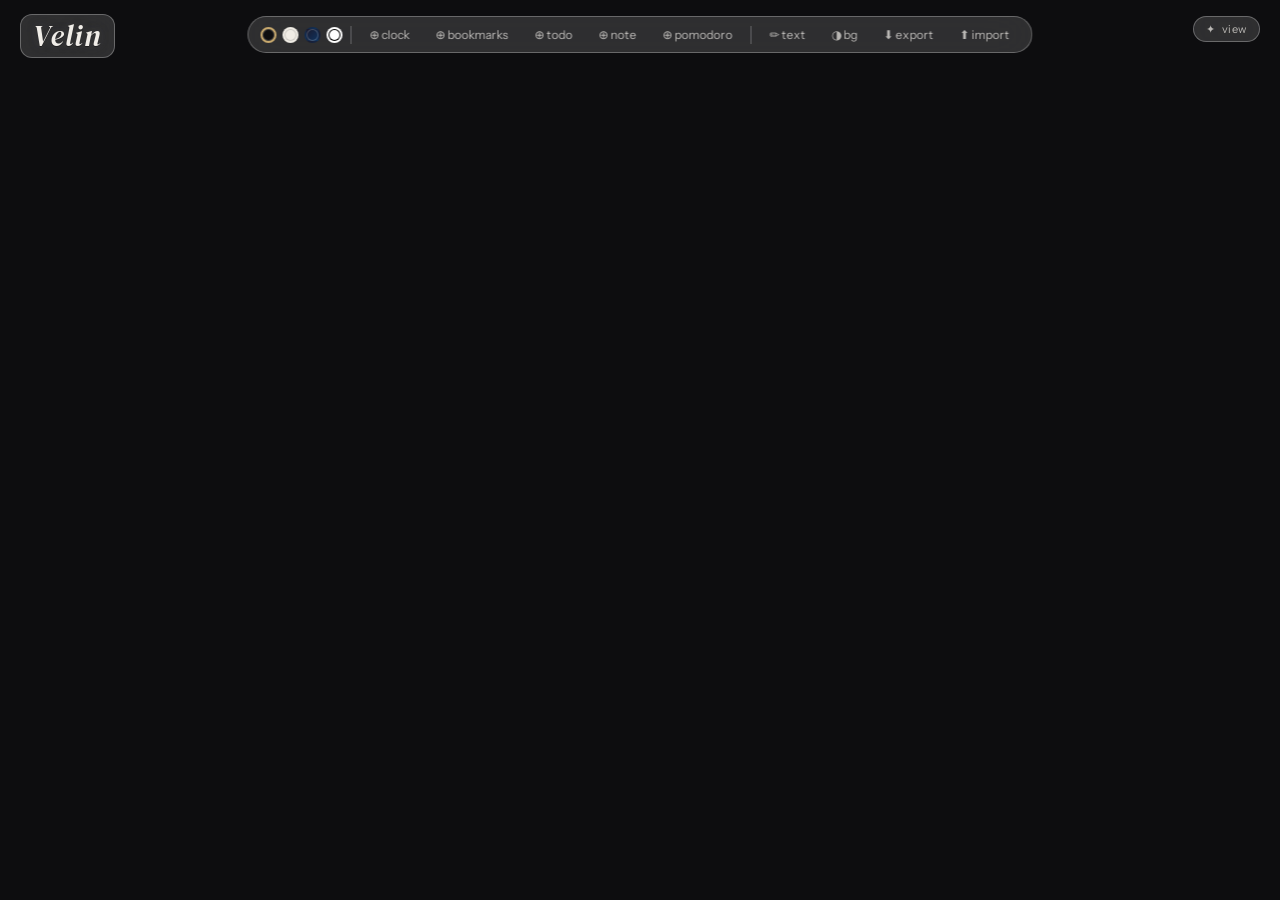
==== index.html @ 778c9386 "separated js and css in different files. Improved Pomodoro, persists reloads and closed tab, and syn" ====
<!DOCTYPE html>
<html lang="en">
<head>
<meta charset="UTF-8">
<meta name="viewport" content="width=device-width, initial-scale=1.0">
<title>New Tab</title>
<link rel="icon" href="./favicon-dark.svg" media="(prefers-color-scheme: dark)" type="image/svg+xml">
<link rel="icon" href="./favicon-light.svg" media="(prefers-color-scheme: light)" type="image/svg+xml">

<link rel="preconnect" href="https://fonts.googleapis.com">
<link href="https://fonts.googleapis.com/css2?family=DM+Serif+Display:ital@0;1&family=DM+Mono:wght@300;400;500&family=Instrument+Sans:wght@300;400;500;600&display=swap" rel="stylesheet">
<link rel="stylesheet" href="./styles.css">
</head>
<body>

<div id="brand-mark" aria-label="Velin brand">Velin</div>

<div id="bg-img-layer"></div>
<div id="bg-layer"></div>
<div id="canvas"></div>

<!-- MODE TOGGLE -->
<button id="mode-toggle" title="Toggle view/edit mode (E)">
  <span id="mode-icon">✦</span>
  <span id="mode-label">view</span>
</button>

<!-- TOOLBAR -->
<div id="toolbar">
  <div class="theme-dot td-dark" data-theme="dark"></div>
  <div class="theme-dot td-light" data-theme="light"></div>
  <div class="theme-dot td-glass" data-theme="glass"></div>
  <div class="theme-dot td-bw" data-theme="bw"></div>
  <div class="tb-sep"></div>
  <button class="tb-btn" data-add="clock">⊕ clock</button>
  <button class="tb-btn" id="bm-launcher-btn">⊕ bookmarks</button>
  <button class="tb-btn" data-add="todo">⊕ todo</button>
  <button class="tb-btn" data-add="note">⊕ note</button>
  <button class="tb-btn" data-add="pomodoro">⊕ pomodoro</button>
  <div class="tb-sep"></div>
  <button class="tb-btn" id="ft-toggle-btn">✏ text</button>
  <button class="tb-btn" id="bg-toggle-btn">◑ bg</button>
  <button class="tb-btn" id="export-btn" title="Export settings">⬇ export</button>
  <button class="tb-btn" id="import-btn" title="Import settings">⬆ import</button>
  <input type="file" id="import-file" accept=".json" style="display:none;">
</div>

<!-- BOOKMARK PANEL -->
<div id="bm-panel">
  <div id="bm-panel-title">bookmarks</div>
  <div id="bm-saved-list"></div>
  <div id="bm-add-row">
    <input class="mini-input" id="bm-name-inp" placeholder="Name" style="max-width:90px;">
    <input class="mini-input" id="bm-url-inp" placeholder="https://...">
    <button class="add-btn" id="bm-add-btn">add</button>
  </div>
  <button class="tb-btn" id="bm-panel-close" style="align-self:flex-end;font-size:11px;">close ✕</button>
</div>

<!-- BG PANEL -->
<div id="bg-panel">
  <div>
    <div class="bg-section-title">background</div>
    <div class="bg-tabs">
      <button class="bg-tab active" data-bgtab="solid">solid</button>
      <button class="bg-tab" data-bgtab="gradient">gradient</button>
      <button class="bg-tab" data-bgtab="image">image</button>
    </div>
  </div>
  <div id="bg-solid-panel" class="show">
    <div class="bg-section-title">color</div>
    <div class="color-row">
      <div class="color-swatch active" style="background:#0d0d0f" data-color="#0d0d0f"></div>
      <div class="color-swatch" style="background:#0f1117" data-color="#0f1117"></div>
      <div class="color-swatch" style="background:#1a1a2e" data-color="#1a1a2e"></div>
      <div class="color-swatch" style="background:#f0ece5" data-color="#f0ece5"></div>
      <div class="color-swatch" style="background:#1a2433" data-color="#1a2433"></div>
      <div class="color-swatch" style="background:#181818" data-color="#181818"></div>
      <input type="color" id="solid-color-picker" value="#0d0d0f" title="Custom color">
    </div>
  </div>
  <div id="bg-gradient-panel">
    <div class="bg-section-title">presets</div>
    <div class="grad-row">
      <div class="grad-preset" style="background:linear-gradient(135deg,#0d0d0f,#1a1a2e)" data-grad="linear-gradient(135deg,#0d0d0f,#1a1a2e)"></div>
      <div class="grad-preset" style="background:linear-gradient(135deg,#16213e,#0f3460)" data-grad="linear-gradient(135deg,#16213e,#0f3460)"></div>
      <div class="grad-preset" style="background:linear-gradient(135deg,#1a0a2e,#2d1b69)" data-grad="linear-gradient(135deg,#1a0a2e,#2d1b69)"></div>
      <div class="grad-preset" style="background:linear-gradient(135deg,#0a1628,#1e3a5f)" data-grad="linear-gradient(135deg,#0a1628,#1e3a5f)"></div>
      <div class="grad-preset" style="background:linear-gradient(135deg,#1a2520,#0d3b2e)" data-grad="linear-gradient(135deg,#1a2520,#0d3b2e)"></div>
      <div class="grad-preset" style="background:linear-gradient(160deg,#f0ece5,#d4c8b8)" data-grad="linear-gradient(160deg,#f0ece5,#d4c8b8)"></div>
    </div>
    <div class="color-row" style="margin-top:10px;">
      <span style="font-size:11px;color:var(--text2);">from</span>
      <input type="color" id="grad-c1" value="#0d0d0f">
      <span style="font-size:11px;color:var(--text2);">to</span>
      <input type="color" id="grad-c2" value="#1a1a2e">
      <select id="grad-dir" style="background:var(--surface);border:1px solid var(--border2);color:var(--text);border-radius:6px;padding:3px 6px;font-size:11px;font-family:var(--font-sans);outline:none;">
        <option value="135deg">↘</option>
        <option value="to bottom">↓</option>
        <option value="to right">→</option>
        <option value="45deg">↗</option>
      </select>
    </div>
  </div>
  <div id="bg-image-panel">
    <label class="img-upload-btn" for="img-upload">↑ upload image</label>
    <input type="file" id="img-upload" accept="image/*" style="display:none">
    <div style="display:flex;align-items:center;gap:10px;margin-top:8px;">
      <label style="font-size:11px;color:var(--text2);min-width:50px;">brightness</label>
      <input type="range" id="img-brightness" min="0" max="200" value="100">
      <span id="brightness-val" style="font-size:11px;color:var(--text2);min-width:28px;">100%</span>
    </div>
    <div style="display:flex;align-items:center;gap:10px;margin-top:8px;">
      <label style="font-size:11px;color:var(--text2);min-width:50px;">blur</label>
      <input type="range" id="img-blur" min="0" max="20" value="0">
      <span id="blur-val" style="font-size:11px;color:var(--text2);min-width:28px;">0px</span>
    </div>
  </div>
  <button class="tb-btn" id="bg-close-btn" style="align-self:flex-end;">close ✕</button>
</div>

<div id="ft-hint">click to place text — focus note to style — hover to delete — Esc exits</div>
<div id="ft-stylebar">
  <button class="fts-btn" id="ft-size-dec" title="Smaller text">A-</button>
  <button class="fts-btn" id="ft-size-inc" title="Larger text">A+</button>
  <button class="fts-btn" id="ft-rot-dec" title="Rotate left">↺</button>
  <button class="fts-btn" id="ft-rot-inc" title="Rotate right">↻</button>
  <button class="fts-btn" id="ft-bold" title="Toggle bold">B</button>
  <input type="color" id="ft-color" title="Text color" value="#f0ede8">
  <span id="ft-size-read">14px</span>
  <span id="ft-rot-read">0°</span>
  <button class="fts-btn" id="ft-del" title="Delete text">✕</button>
</div>
<div id="img-warn">image too large to save — use a smaller file</div>

<script src="./script.js"></script>
</body>
</html>
---- styles.css ----
*,*::before,*::after{box-sizing:border-box;margin:0;padding:0;}
:root{
  --bg:#0d0d0f;--bg2:#141416;--bg3:#1c1c20;
  --surface:rgba(255,255,255,0.08);--surface2:rgba(255,255,255,0.14);
  --border:rgba(255,255,255,0.18);--border2:rgba(255,255,255,0.28);
  --text:#f0ede8;--text2:rgba(240,237,232,0.72);--text3:rgba(240,237,232,0.44);
  --accent:#c8a96e;--accent2:rgba(200,169,110,0.15);
  --red:#e05c5c;--green:#5cba82;
  --radius:14px;
  --font-display:'DM Serif Display',serif;
  --font-mono:'DM Mono',monospace;
  --font-sans:'Instrument Sans',sans-serif;
}
/* FIX 5: Added body.t-dark rule so the class actually does something */
body.t-dark{--bg:#0d0d0f;--bg2:#141416;--bg3:#1c1c20;--surface:rgba(255,255,255,0.08);--surface2:rgba(255,255,255,0.14);--border:rgba(255,255,255,0.18);--border2:rgba(255,255,255,0.28);--text:#f0ede8;--text2:rgba(240,237,232,0.72);--text3:rgba(240,237,232,0.44);--accent:#c8a96e;--accent2:rgba(200,169,110,0.15);--red:#e05c5c;--green:#5cba82;}
body.t-light{--bg:#f0ece5;--bg2:#e8e3db;--bg3:#ddd8cf;--surface:rgba(0,0,0,0.06);--surface2:rgba(0,0,0,0.11);--border:rgba(0,0,0,0.18);--border2:rgba(0,0,0,0.28);--text:#1a1714;--text2:rgba(26,23,20,0.72);--text3:rgba(26,23,20,0.46);--accent:#8a6430;--accent2:rgba(138,100,48,0.12);--red:#c0392b;--green:#27704a;}
body.t-glass{--bg:transparent;--bg2:rgba(255,255,255,0.1);--bg3:rgba(255,255,255,0.16);--surface:rgba(255,255,255,0.12);--surface2:rgba(255,255,255,0.2);--border:rgba(255,255,255,0.26);--border2:rgba(255,255,255,0.38);--text:#f0f4ff;--text2:rgba(240,244,255,0.8);--text3:rgba(240,244,255,0.5);--accent:#a78bfa;--accent2:rgba(167,139,250,0.15);--red:#f87171;--green:#6ee7b7;}
body.t-bw{--bg:#ffffff;--bg2:#f5f5f5;--bg3:#ebebeb;--surface:rgba(0,0,0,0.05);--surface2:rgba(0,0,0,0.1);--border:rgba(0,0,0,0.22);--border2:rgba(0,0,0,0.36);--text:#000;--text2:rgba(0,0,0,0.72);--text3:rgba(0,0,0,0.5);--accent:#000;--accent2:rgba(0,0,0,0.08);--red:#000;--green:#000;}

html,body{width:100%;height:100%;overflow:hidden;}
body{font-family:var(--font-sans);color:var(--text);background:var(--bg);transition:color .3s;}

button:focus-visible,
input:focus-visible,
select:focus-visible,
textarea:focus-visible,
.theme-dot:focus-visible,
.bg-tab:focus-visible,
.color-swatch:focus-visible,
.grad-preset:focus-visible {
  outline:2px solid var(--accent);
  outline-offset:2px;
}

/* ══ LAYERS ══ */
#bg-img-layer{position:fixed;inset:0;z-index:0;background-size:cover;background-position:center;opacity:0;transition:opacity .4s;}
#bg-layer{position:fixed;inset:0;z-index:1;transition:background .4s;}
#canvas{position:fixed;inset:0;z-index:2;overflow:hidden;}

/* ══ TOOLBAR ══ */
#toolbar{
  position:fixed;top:16px;left:50%;transform:translateX(-50%);z-index:100;
  display:flex;align-items:center;gap:6px;
  background:var(--surface2);backdrop-filter:blur(20px);
  border:1px solid var(--border2);border-radius:40px;
  padding:6px 12px;transition:opacity .3s,transform .3s;
}
body.view-mode #toolbar{opacity:0;pointer-events:none;transform:translateX(-50%) translateY(-8px);}
.tb-sep{width:1px;height:18px;background:var(--border2);margin:0 2px;}
.tb-btn{background:none;border:none;color:var(--text2);cursor:pointer;font-family:var(--font-sans);font-size:12px;padding:4px 10px;border-radius:20px;transition:all .15s;white-space:nowrap;display:flex;align-items:center;gap:5px;}
.tb-btn:hover{background:var(--surface2);color:var(--text);}
.tb-btn.active{background:var(--accent2);color:var(--accent);border:1px solid var(--accent);}
.theme-dot{width:16px;height:16px;border-radius:50%;cursor:pointer;border:2px solid transparent;transition:all .15s;flex-shrink:0;}
.theme-dot:hover{transform:scale(1.15);}
.theme-dot.active{border-color:var(--accent);}
.td-dark{background:#0d0d0f;box-shadow:inset 0 0 0 1px rgba(255,255,255,0.2);}
.td-light{background:#f0ece5;box-shadow:inset 0 0 0 1px rgba(0,0,0,0.15);}
.td-glass{background:linear-gradient(135deg,#1a1a2e,#0f3460);box-shadow:inset 0 0 0 1px rgba(255,255,255,0.2);}
.td-bw{background:#fff;box-shadow:inset 0 0 0 1px #000;}

/* ══ MODE TOGGLE ══ */
#mode-toggle{
  position:fixed;top:16px;right:20px;z-index:200;
  background:var(--surface2);backdrop-filter:blur(20px);
  border:1px solid var(--border2);border-radius:20px;
  padding:5px 12px;font-size:11px;font-family:var(--font-sans);
  color:var(--text2);cursor:pointer;transition:all .2s;
  display:flex;align-items:center;gap:6px;letter-spacing:.05em;
}
#mode-toggle:hover{color:var(--text);border-color:var(--accent);background:var(--accent2);}
body.view-mode #mode-toggle{background:var(--accent2);color:var(--accent);border-color:var(--accent);}

/* ══ BRAND MARK ══ */
#brand-mark{
  position:fixed;
  top:14px;
  left:20px;
  z-index:9999;
  padding:6px 12px;
  border-radius:12px;
  border:1px solid var(--border2);
  background:var(--surface2);
  backdrop-filter:blur(16px);
  color:var(--text);
  font-family:var(--font-display);
  font-size:30px;
  font-style:italic;
  line-height:1;
  letter-spacing:.03em;
  text-shadow:
    0 1px 0 rgba(0,0,0,0.35),
    0 0 10px rgba(0,0,0,0.45),
    0 0 10px rgba(255,255,255,0.18);
  pointer-events:none;
  user-select:none;
}

/* ══ WIDGET PANEL ══ */
.wp{
  position:absolute;min-width:160px;min-height:60px;
  background:var(--surface);backdrop-filter:blur(24px);
  border:1px solid var(--border);border-radius:var(--radius);
  display:flex;flex-direction:column;
  box-shadow:0 8px 32px rgba(0,0,0,0.18);
  transition:border-color .2s,box-shadow .2s,background .3s;
  user-select:none;
}
body.t-glass .wp{background:rgba(255,255,255,0.08);border-color:rgba(255,255,255,0.16);}
body.t-bw .wp{background:#fff;border-color:#000;}
.wp:hover{border-color:var(--border2);}
.wp.dragging{box-shadow:0 20px 60px rgba(0,0,0,0.35);border-color:var(--accent);opacity:.95;z-index:9999!important;}
.wp.resizing{border-color:var(--accent);z-index:9999!important;}

/* VIEW MODE */
body.view-mode .wp{cursor:default!important;}
body.view-mode .wp-header{display:none!important;}
body.view-mode .wp-resize{display:none!important;}
body.view-mode .wp:hover{border-color:var(--border);}
body.view-mode .wp[data-type="clock"],
body.view-mode .wp[data-type="bookmark"]{background:transparent!important;border-color:transparent!important;box-shadow:none!important;backdrop-filter:none!important;}
body.view-mode .wp[data-type="bookmark"] .wp-body{padding:4px;}
body.view-mode .bm-widget-favicon{width:40px;height:40px;border-radius:10px;}
body.view-mode .bm-widget-name{opacity:.65;font-size:10px;}
body.view-mode .wp[data-type="clock"] .wp-body{padding:0;}

body.view-mode .wp[data-type="note"] .wp-body{padding:10px 14px;}
body.view-mode .wp[data-type="note"] .note-toolbar{display:none!important;}
body.view-mode .wp[data-type="note"] .note-edit-area{display:none!important;}
body.view-mode .wp[data-type="note"] .note-preview-area{display:block!important;overflow-y:auto!important;}

body.view-mode .wp[data-type="todo"] .todo-input-row{display:none!important;}
body.view-mode .wp[data-type="todo"] .todo-clear-btn{display:none!important;}
body.view-mode .wp[data-type="todo"] .ti-del{display:none!important;}

/* drag handle */
.wp-header{display:flex;align-items:center;justify-content:space-between;padding:10px 14px 8px;cursor:grab;flex-shrink:0;border-bottom:1px solid var(--border);}
.wp-header:active{cursor:grabbing;}
.wp-title{font-size:10px;font-weight:500;color:var(--text3);letter-spacing:.12em;text-transform:uppercase;}
.wp-actions{display:flex;gap:4px;}
.wp-btn{background:none;border:none;cursor:pointer;color:var(--text3);font-size:13px;padding:1px 4px;border-radius:4px;transition:color .15s;}
.wp-btn:hover{color:var(--text);}
.wp-body{flex:1;overflow:hidden;padding:12px 14px;display:flex;flex-direction:column;gap:10px;}
.wp-resize{position:absolute;bottom:0;right:0;width:18px;height:18px;cursor:nwse-resize;display:flex;align-items:flex-end;justify-content:flex-end;padding:4px;opacity:.4;transition:opacity .15s;}
.wp-resize:hover,.wp.resizing .wp-resize{opacity:1;}

/* ══ CLOCK ══ */
.wp[data-type="clock"] .wp-body{align-items:center;justify-content:center;padding:20px 14px;overflow:hidden;}
body.view-mode .wp[data-type="clock"] .wp-body{padding:0;}
.clock-digital{font-family:var(--font-mono);font-weight:300;line-height:1;color:var(--text);cursor:pointer;text-align:center;transition:font-size .2s;}
.clock-analog{cursor:pointer;display:block;margin:0 auto;}
.clock-date{font-size:11px;color:var(--text2);letter-spacing:.08em;text-transform:uppercase;margin-top:8px;text-align:center;}
body.view-mode .clock-date{margin-top:6px;}

/* ══ BOOKMARKS ══ */
.bm-item{display:flex;align-items:center;gap:6px;background:var(--surface2);border:1px solid var(--border);border-radius:8px;padding:5px 10px;font-size:12px;color:var(--text);text-decoration:none;position:relative;transition:border-color .15s;cursor:pointer;}
.bm-item:hover{border-color:var(--border2);}
.bm-del{display:none;position:absolute;top:-6px;right:-6px;background:var(--red);border-radius:50%;width:15px;height:15px;font-size:9px;color:#fff;align-items:center;justify-content:center;cursor:pointer;z-index:2;}
.bm-item:hover .bm-del{display:flex;}
.bm-favicon{width:13px;height:13px;border-radius:2px;}
.bm-widget-inner{display:flex;flex-direction:column;align-items:center;justify-content:center;gap:6px;padding:10px 0;cursor:pointer;text-decoration:none;color:var(--text);transition:opacity .15s;width:100%;height:100%;}
.bm-widget-inner:hover{opacity:.8;}
.bm-favicon-wrap{position:relative;width:40px;height:40px;flex-shrink:0;}
.bm-widget-favicon{width:40px;height:40px;border-radius:10px;display:block;object-fit:contain;}
.bm-favicon-letter{width:40px;height:40px;border-radius:10px;background:var(--surface2);display:none;align-items:center;justify-content:center;font-size:18px;font-weight:500;color:var(--text2);border:1px solid var(--border2);}
.bm-widget-name{font-size:11px;color:var(--text2);text-align:center;letter-spacing:.04em;word-break:break-word;max-width:100px;}

/* bookmark dropdown panel */
#bm-panel{
  position:fixed;top:56px;left:50%;transform:translateX(-50%);z-index:300;
  background:var(--bg2);border:1px solid var(--border2);border-radius:16px;
  padding:16px 18px;width:320px;display:none;flex-direction:column;gap:12px;
  backdrop-filter:blur(30px);box-shadow:0 16px 48px rgba(0,0,0,0.3);
}
body.t-glass #bm-panel{background:rgba(15,20,50,0.9);}
#bm-panel.open{display:flex;}
#bm-panel-title{font-size:10px;color:var(--text3);letter-spacing:.1em;text-transform:uppercase;}
#bm-saved-list{display:flex;flex-wrap:wrap;gap:8px;}
.bm-saved-item{display:flex;flex-direction:column;align-items:center;gap:4px;padding:8px 10px;border-radius:10px;border:1px solid var(--border);background:var(--surface);cursor:pointer;transition:all .15s;min-width:64px;max-width:80px;position:relative;}
.bm-saved-item:hover{border-color:var(--border2);background:var(--surface2);}
.bm-saved-item img{width:24px;height:24px;border-radius:6px;}
.bm-saved-item span{font-size:10px;color:var(--text2);text-align:center;word-break:break-word;line-height:1.3;}
.bm-saved-del{display:none;position:absolute;top:-6px;right:-6px;background:var(--red);border-radius:50%;width:15px;height:15px;font-size:9px;color:#fff;align-items:center;justify-content:center;cursor:pointer;z-index:2;}
.bm-saved-item:hover .bm-saved-del{display:flex;}
#bm-add-row{display:flex;gap:6px;}
#bm-panel-close{align-self:flex-end;font-size:11px;padding:3px 10px;}

/* ══ TODO ══ */
.todo-list-wrap{display:flex;flex-direction:column;gap:5px;overflow-y:auto;flex:1;}
.todo-list-wrap::-webkit-scrollbar{width:3px;}
.todo-list-wrap::-webkit-scrollbar-thumb{background:var(--border2);border-radius:2px;}
.ti{display:flex;align-items:flex-start;gap:8px;font-size:13px;}
.ti.done .ti-text{text-decoration:line-through;color:var(--text3);}
.ti-chk{width:15px;height:15px;border-radius:4px;border:1.5px solid var(--border2);flex-shrink:0;cursor:pointer;display:flex;align-items:center;justify-content:center;margin-top:1px;transition:all .15s;}
.ti-chk.on{background:var(--accent);border-color:var(--accent);}
.ti-chk.on::after{content:'✓';font-size:8px;color:var(--bg);}
.ti-text{flex:1;line-height:1.45;word-break:break-word;user-select:text;}
.ti-del{opacity:0;font-size:11px;color:var(--red);cursor:pointer;flex-shrink:0;transition:opacity .15s;padding-top:1px;}
.ti:hover .ti-del{opacity:1;}
.todo-input-row{display:flex;gap:6px;flex-shrink:0;}

/* ══ NOTE ══ */
.note-toolbar{display:flex;gap:4px;flex-shrink:0;flex-wrap:wrap;}
.note-fmt-btn{background:none;border:1px solid var(--border);color:var(--text2);border-radius:5px;padding:2px 7px;font-size:11px;cursor:pointer;font-family:var(--font-mono);transition:all .15s;}
.note-fmt-btn:hover{background:var(--surface2);color:var(--text);border-color:var(--border2);}
.note-toggle-btn{font-size:10px;padding:2px 8px;margin-left:auto;border-radius:10px;}
.note-edit-area{flex:1;background:transparent;border:none;resize:none;color:var(--text);font-family:var(--font-mono);font-size:12px;line-height:1.7;outline:none;user-select:text;min-height:60px;}
.note-edit-area::placeholder{color:var(--text3);}
.note-preview-area{flex:1;overflow-y:auto;font-size:13px;line-height:1.75;color:var(--text);user-select:text;display:none;}
.note-preview-area::-webkit-scrollbar{width:3px;}
.note-preview-area::-webkit-scrollbar-thumb{background:var(--border2);border-radius:2px;}
.note-preview-area h1,.note-preview-area h2,.note-preview-area h3{font-family:var(--font-display);font-weight:400;margin:8px 0 4px;}
.note-preview-area h1{font-size:20px;}.note-preview-area h2{font-size:16px;}.note-preview-area h3{font-size:14px;}
.note-preview-area p{margin:4px 0;}
.note-preview-area strong{font-weight:600;}
.note-preview-area em{font-style:italic;}
.note-preview-area code{font-family:var(--font-mono);font-size:11px;background:var(--surface2);padding:1px 5px;border-radius:4px;}
.note-preview-area ul,.note-preview-area ol{padding-left:18px;margin:4px 0;}
.note-preview-area li{margin:2px 0;}
.note-preview-area blockquote{border-left:3px solid var(--accent);padding-left:10px;color:var(--text2);margin:6px 0;}
.note-preview-area a{color:var(--accent);text-decoration:none;}
.note-preview-area hr{border:none;border-top:1px solid var(--border);margin:10px 0;}

/* ══ POMODORO ══ */
.pomo-time{font-family:var(--font-mono);font-size:42px;font-weight:300;color:var(--text);line-height:1;text-align:center;}
.pomo-label{font-size:10px;color:var(--text2);letter-spacing:.1em;text-transform:uppercase;text-align:center;margin-top:4px;}
.pomo-track{height:2px;background:var(--border);border-radius:2px;margin-top:10px;}
.pomo-bar{height:2px;background:var(--accent);border-radius:2px;transition:width 1s linear;}
.pomo-btns{display:flex;justify-content:center;gap:8px;margin-top:10px;}
.pomo-btn{background:var(--surface2);border:1px solid var(--border2);color:var(--text);border-radius:8px;padding:6px 18px;font-size:12px;cursor:pointer;font-family:var(--font-sans);transition:all .15s;}
.pomo-btn:hover{background:var(--accent2);border-color:var(--accent);color:var(--accent);}
.pomo-modes{display:flex;justify-content:center;gap:6px;margin-top:6px;}
.pomo-mode{font-size:10px;color:var(--text3);cursor:pointer;padding:2px 8px;border-radius:10px;transition:all .15s;border:1px solid transparent;}
.pomo-mode.active{color:var(--accent);border-color:var(--accent);background:var(--accent2);}
.pomo-sessions{font-size:10px;color:var(--text3);text-align:center;margin-top:6px;}

/* ══ FREE TEXT ══ */
.ft-wrapper{position:absolute;display:inline-block;}
.ft-note{display:block;background:transparent;border:none;outline:none;font-family:'Lora','Georgia','Times New Roman',serif;font-size:14px;color:var(--text);min-width:60px;min-height:22px;resize:none;overflow:hidden;line-height:1.5;padding:2px 4px;cursor:move;}
.ft-note:focus{cursor:text;border-bottom:1px dashed var(--border2);}
body.view-mode .ft-note{cursor:default;pointer-events:none;border-bottom:none;}
body.view-mode .ft-del-btn{display:none!important;}
body.view-mode .ft-resize{display:none!important;}
.ft-del-btn{position:absolute;top:0;left:0;transform:translate(-50%,-50%);background:var(--red);color:#fff;border:none;border-radius:50%;width:18px;height:18px;font-size:10px;cursor:pointer;display:none;align-items:center;justify-content:center;z-index:3;}
.ft-wrapper:hover .ft-del-btn{display:flex;}
.ft-resize{position:absolute;right:-2px;bottom:-2px;width:16px;height:16px;display:none;align-items:center;justify-content:center;color:var(--text3);cursor:nwse-resize;z-index:3;}
.ft-wrapper:hover .ft-resize{display:flex;}
.ft-resize svg{display:block;}

/* ══ INPUTS ══ */
.mini-input{flex:1;background:var(--surface);border:1px solid var(--border2);color:var(--text);border-radius:8px;padding:5px 9px;font-size:12px;font-family:var(--font-sans);outline:none;transition:border-color .2s;}
.mini-input:focus{border-color:var(--accent);}
.mini-input::placeholder{color:var(--text3);}
.add-btn{background:var(--accent2);border:1px solid var(--accent);color:var(--accent);border-radius:8px;padding:5px 12px;font-size:12px;cursor:pointer;font-family:var(--font-sans);transition:all .15s;white-space:nowrap;flex-shrink:0;}
.add-btn:hover{background:var(--accent);color:var(--bg);}

/* ══ BG PANEL ══ */
#bg-panel{position:fixed;bottom:20px;left:50%;transform:translateX(-50%);z-index:200;background:var(--bg2);border:1px solid var(--border2);border-radius:16px;padding:18px 20px;width:340px;display:none;flex-direction:column;gap:14px;backdrop-filter:blur(30px);box-shadow:0 16px 48px rgba(0,0,0,0.3);}
body.t-glass #bg-panel{background:rgba(15,20,50,0.85);}
#bg-panel.open{display:flex;}
body.view-mode #bg-panel{display:none!important;}
.bg-section-title{font-size:10px;color:var(--text3);letter-spacing:.1em;text-transform:uppercase;margin-bottom:4px;}
.bg-tabs{display:flex;gap:6px;}
.bg-tab{font-size:12px;padding:4px 12px;border-radius:10px;cursor:pointer;border:1px solid var(--border);color:var(--text2);background:transparent;font-family:var(--font-sans);transition:all .15s;}
.bg-tab.active{background:var(--accent2);border-color:var(--accent);color:var(--accent);}
#bg-solid-panel,#bg-gradient-panel,#bg-image-panel{display:none;}
#bg-solid-panel.show,#bg-gradient-panel.show,#bg-image-panel.show{display:block;}
.color-row{display:flex;align-items:center;gap:10px;margin-top:8px;flex-wrap:wrap;}
.color-swatch{width:28px;height:28px;border-radius:6px;cursor:pointer;border:2px solid transparent;transition:transform .15s,border-color .15s;flex-shrink:0;}
.color-swatch:hover{transform:scale(1.12);}
.color-swatch.active{border-color:var(--accent);}
input[type=color]{width:36px;height:28px;border:1px solid var(--border2);border-radius:6px;cursor:pointer;background:none;padding:1px;}
.grad-row{display:flex;align-items:center;gap:8px;margin-top:8px;flex-wrap:wrap;}
.grad-preset{width:52px;height:32px;border-radius:8px;cursor:pointer;border:2px solid transparent;transition:all .15s;}
.grad-preset:hover{transform:scale(1.06);}
.grad-preset.active{border-color:var(--accent);}
.img-upload-btn{width:100%;padding:8px;border:1px dashed var(--border2);border-radius:8px;color:var(--text2);font-size:12px;cursor:pointer;text-align:center;background:transparent;font-family:var(--font-sans);transition:all .15s;margin-top:8px;display:block;}
.img-upload-btn:hover{border-color:var(--accent);color:var(--accent);}
input[type=range]{flex:1;accent-color:var(--accent);}

/* ══ HINT ══ */
#ft-hint{position:fixed;bottom:20px;left:50%;transform:translateX(-50%);font-size:11px;color:var(--text2);background:var(--bg2);border:1px solid var(--border);border-radius:20px;padding:5px 14px;pointer-events:none;opacity:0;transition:opacity .3s;z-index:300;}
#ft-hint.show{opacity:1;}

/* ══ FREE TEXT STYLEBAR ══ */
#ft-stylebar{position:fixed;z-index:410;display:none;align-items:center;gap:6px;padding:6px 8px;background:var(--surface2);border:1px solid var(--border2);border-radius:12px;backdrop-filter:blur(18px);box-shadow:0 8px 28px rgba(0,0,0,0.2);}
#ft-stylebar.show{display:flex;}
body.view-mode #ft-stylebar{display:none!important;}
.fts-btn{background:var(--surface);border:1px solid var(--border2);color:var(--text);border-radius:8px;padding:3px 8px;font-size:11px;font-family:var(--font-sans);cursor:pointer;line-height:1.2;min-width:30px;}
.fts-btn:hover{border-color:var(--accent);color:var(--accent);}
.fts-btn.active{background:var(--accent2);border-color:var(--accent);color:var(--accent);}
#ft-color{width:30px;height:24px;border:1px solid var(--border2);border-radius:6px;padding:0;background:none;cursor:pointer;}
#ft-size-read{font-size:10px;color:var(--text2);min-width:34px;text-align:center;}

/* ══ IMAGE WARNING TOAST ══ */
#img-warn{position:fixed;bottom:60px;left:50%;transform:translateX(-50%);font-size:11px;color:var(--text);background:var(--red);border-radius:20px;padding:5px 14px;pointer-events:none;opacity:0;transition:opacity .3s;z-index:400;white-space:nowrap;}
#img-warn.show{opacity:1;}

::-webkit-scrollbar{width:3px;}
::-webkit-scrollbar-thumb{background:var(--border2);border-radius:2px;}
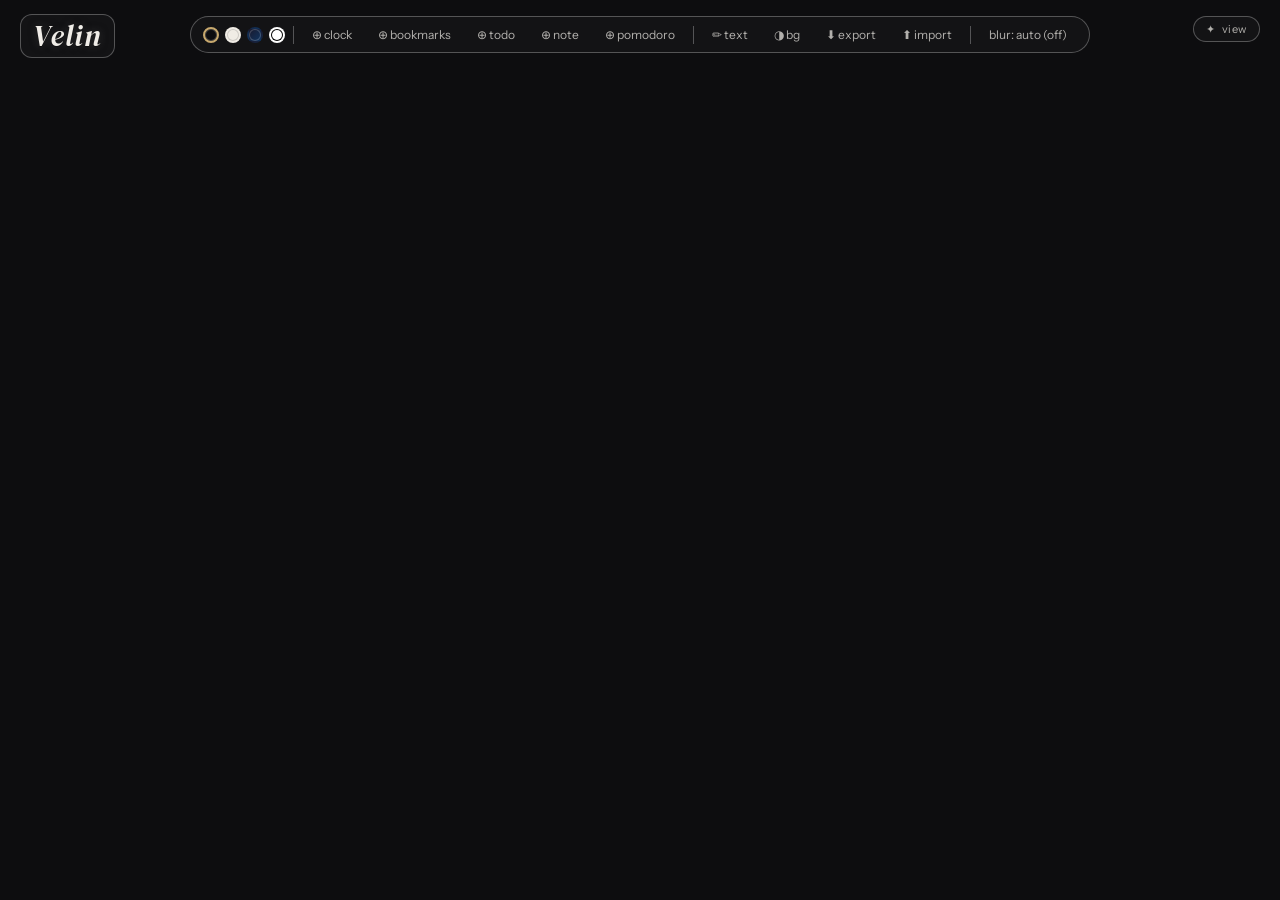
==== commit 4d5c4ff5: "updated to use indexeddb for storage, better and reliable. improved to perform better on low end dev" ====
--- a/index.html
+++ b/index.html
@@ -1,141 +1,158 @@
 <!DOCTYPE html>
 <html lang="en">
+
 <head>
-<meta charset="UTF-8">
-<meta name="viewport" content="width=device-width, initial-scale=1.0">
-<title>New Tab</title>
-<link rel="icon" href="./favicon-dark.svg" media="(prefers-color-scheme: dark)" type="image/svg+xml">
-<link rel="icon" href="./favicon-light.svg" media="(prefers-color-scheme: light)" type="image/svg+xml">
+  <meta charset="UTF-8">
+  <meta name="viewport" content="width=device-width, initial-scale=1.0">
+  <title>New Tab</title>
+  <link rel="icon" href="./favicon-dark.svg" media="(prefers-color-scheme: dark)" type="image/svg+xml">
+  <link rel="icon" href="./favicon-light.svg" media="(prefers-color-scheme: light)" type="image/svg+xml">
 
-<link rel="preconnect" href="https://fonts.googleapis.com">
-<link href="https://fonts.googleapis.com/css2?family=DM+Serif+Display:ital@0;1&family=DM+Mono:wght@300;400;500&family=Instrument+Sans:wght@300;400;500;600&display=swap" rel="stylesheet">
-<link rel="stylesheet" href="./styles.css">
+  <link rel="preconnect" href="https://fonts.googleapis.com">
+  <link rel="preconnect" href="https://fonts.gstatic.com" crossorigin>
+  <link
+    href="https://fonts.googleapis.com/css2?family=DM+Mono:wght@300;400;500&family=Instrument+Sans:wght@300;400;500;600&display=swap"
+    rel="stylesheet">
+  <link href="https://fonts.googleapis.com/css2?family=DM+Serif+Display:ital@0;1&display=swap" rel="stylesheet"
+    media="print" onload="this.media='all'">
+  <noscript>
+    <link href="https://fonts.googleapis.com/css2?family=DM+Serif+Display:ital@0;1&display=swap" rel="stylesheet">
+  </noscript>
+  <link rel="stylesheet" href="./styles.css">
 </head>
+
 <body>
 
-<div id="brand-mark" aria-label="Velin brand">Velin</div>
+  <div id="brand-mark" aria-label="Velin brand">Velin</div>
 
-<div id="bg-img-layer"></div>
-<div id="bg-layer"></div>
-<div id="canvas"></div>
+  <div id="bg-img-layer"></div>
+  <div id="bg-layer"></div>
+  <div id="canvas"></div>
 
-<!-- MODE TOGGLE -->
-<button id="mode-toggle" title="Toggle view/edit mode (E)">
-  <span id="mode-icon">✦</span>
-  <span id="mode-label">view</span>
-</button>
+  <!-- MODE TOGGLE -->
+  <button id="mode-toggle" title="Toggle view/edit mode (E)">
+    <span id="mode-icon">✦</span>
+    <span id="mode-label">view</span>
+  </button>
 
-<!-- TOOLBAR -->
-<div id="toolbar">
-  <div class="theme-dot td-dark" data-theme="dark"></div>
-  <div class="theme-dot td-light" data-theme="light"></div>
-  <div class="theme-dot td-glass" data-theme="glass"></div>
-  <div class="theme-dot td-bw" data-theme="bw"></div>
-  <div class="tb-sep"></div>
-  <button class="tb-btn" data-add="clock">⊕ clock</button>
-  <button class="tb-btn" id="bm-launcher-btn">⊕ bookmarks</button>
-  <button class="tb-btn" data-add="todo">⊕ todo</button>
-  <button class="tb-btn" data-add="note">⊕ note</button>
-  <button class="tb-btn" data-add="pomodoro">⊕ pomodoro</button>
-  <div class="tb-sep"></div>
-  <button class="tb-btn" id="ft-toggle-btn">✏ text</button>
-  <button class="tb-btn" id="bg-toggle-btn">◑ bg</button>
-  <button class="tb-btn" id="export-btn" title="Export settings">⬇ export</button>
-  <button class="tb-btn" id="import-btn" title="Import settings">⬆ import</button>
-  <input type="file" id="import-file" accept=".json" style="display:none;">
-</div>
+  <!-- TOOLBAR -->
+  <div id="toolbar">
+    <div class="theme-dot td-dark" data-theme="dark"></div>
+    <div class="theme-dot td-light" data-theme="light"></div>
+    <div class="theme-dot td-glass" data-theme="glass"></div>
+    <div class="theme-dot td-bw" data-theme="bw"></div>
+    <div class="tb-sep"></div>
+    <button class="tb-btn" data-add="clock">⊕ clock</button>
+    <button class="tb-btn" id="bm-launcher-btn">⊕ bookmarks</button>
+    <button class="tb-btn" data-add="todo">⊕ todo</button>
+    <button class="tb-btn" data-add="note">⊕ note</button>
+    <button class="tb-btn" data-add="pomodoro">⊕ pomodoro</button>
+    <div class="tb-sep"></div>
+    <button class="tb-btn" id="ft-toggle-btn">✏ text</button>
+    <button class="tb-btn" id="bg-toggle-btn">◑ bg</button>
+    <button class="tb-btn" id="export-btn" title="Export settings">⬇ export</button>
+    <button class="tb-btn" id="import-btn" title="Import settings">⬆ import</button>
+    <input type="file" id="import-file" accept=".json" style="display:none;">
+    <div class="tb-sep"></div>
+    <button class="tb-btn" id="blur-toggle-btn" title="Toggle backdrop blur">◈ blur: auto</button>
+  </div>
 
-<!-- BOOKMARK PANEL -->
-<div id="bm-panel">
-  <div id="bm-panel-title">bookmarks</div>
-  <div id="bm-saved-list"></div>
-  <div id="bm-add-row">
-    <input class="mini-input" id="bm-name-inp" placeholder="Name" style="max-width:90px;">
-    <input class="mini-input" id="bm-url-inp" placeholder="https://...">
-    <button class="add-btn" id="bm-add-btn">add</button>
+  <!-- BOOKMARK PANEL -->
+  <div id="bm-panel">
+    <div id="bm-panel-title">bookmarks</div>
+    <div id="bm-saved-list"></div>
+    <div id="bm-add-row">
+      <input class="mini-input" id="bm-name-inp" placeholder="Name" style="max-width:90px;">
+      <input class="mini-input" id="bm-url-inp" placeholder="https://...">
+      <button class="add-btn" id="bm-add-btn">add</button>
+    </div>
+    <button class="tb-btn" id="bm-panel-close" style="align-self:flex-end;font-size:11px;">close ✕</button>
   </div>
-  <button class="tb-btn" id="bm-panel-close" style="align-self:flex-end;font-size:11px;">close ✕</button>
-</div>
 
-<!-- BG PANEL -->
-<div id="bg-panel">
-  <div>
-    <div class="bg-section-title">background</div>
-    <div class="bg-tabs">
-      <button class="bg-tab active" data-bgtab="solid">solid</button>
-      <button class="bg-tab" data-bgtab="gradient">gradient</button>
-      <button class="bg-tab" data-bgtab="image">image</button>
+  <!-- BG PANEL -->
+  <div id="bg-panel">
+    <div>
+      <div class="bg-section-title">background</div>
+      <div class="bg-tabs">
+        <button class="bg-tab active" data-bgtab="solid">solid</button>
+        <button class="bg-tab" data-bgtab="gradient">gradient</button>
+        <button class="bg-tab" data-bgtab="image">image</button>
+      </div>
     </div>
+    <div id="bg-solid-panel" class="show">
+      <div class="bg-section-title">color</div>
+      <div class="color-row">
+        <div class="color-swatch active" style="background:#0d0d0f" data-color="#0d0d0f"></div>
+        <div class="color-swatch" style="background:#0f1117" data-color="#0f1117"></div>
+        <div class="color-swatch" style="background:#1a1a2e" data-color="#1a1a2e"></div>
+        <div class="color-swatch" style="background:#f0ece5" data-color="#f0ece5"></div>
+        <div class="color-swatch" style="background:#1a2433" data-color="#1a2433"></div>
+        <div class="color-swatch" style="background:#181818" data-color="#181818"></div>
+        <input type="color" id="solid-color-picker" value="#0d0d0f" title="Custom color">
+      </div>
+    </div>
+    <div id="bg-gradient-panel">
+      <div class="bg-section-title">presets</div>
+      <div class="grad-row">
+        <div class="grad-preset" style="background:linear-gradient(135deg,#0d0d0f,#1a1a2e)"
+          data-grad="linear-gradient(135deg,#0d0d0f,#1a1a2e)"></div>
+        <div class="grad-preset" style="background:linear-gradient(135deg,#16213e,#0f3460)"
+          data-grad="linear-gradient(135deg,#16213e,#0f3460)"></div>
+        <div class="grad-preset" style="background:linear-gradient(135deg,#1a0a2e,#2d1b69)"
+          data-grad="linear-gradient(135deg,#1a0a2e,#2d1b69)"></div>
+        <div class="grad-preset" style="background:linear-gradient(135deg,#0a1628,#1e3a5f)"
+          data-grad="linear-gradient(135deg,#0a1628,#1e3a5f)"></div>
+        <div class="grad-preset" style="background:linear-gradient(135deg,#1a2520,#0d3b2e)"
+          data-grad="linear-gradient(135deg,#1a2520,#0d3b2e)"></div>
+        <div class="grad-preset" style="background:linear-gradient(160deg,#f0ece5,#d4c8b8)"
+          data-grad="linear-gradient(160deg,#f0ece5,#d4c8b8)"></div>
+      </div>
+      <div class="color-row" style="margin-top:10px;">
+        <span style="font-size:11px;color:var(--text2);">from</span>
+        <input type="color" id="grad-c1" value="#0d0d0f">
+        <span style="font-size:11px;color:var(--text2);">to</span>
+        <input type="color" id="grad-c2" value="#1a1a2e">
+        <select id="grad-dir"
+          style="background:var(--surface);border:1px solid var(--border2);color:var(--text);border-radius:6px;padding:3px 6px;font-size:11px;font-family:var(--font-sans);outline:none;">
+          <option value="135deg">↘</option>
+          <option value="to bottom">↓</option>
+          <option value="to right">→</option>
+          <option value="45deg">↗</option>
+        </select>
+      </div>
+    </div>
+    <div id="bg-image-panel">
+      <label class="img-upload-btn" for="img-upload">↑ upload image</label>
+      <input type="file" id="img-upload" accept="image/*" style="display:none">
+      <div style="display:flex;align-items:center;gap:10px;margin-top:8px;">
+        <label style="font-size:11px;color:var(--text2);min-width:50px;">brightness</label>
+        <input type="range" id="img-brightness" min="0" max="200" value="100">
+        <span id="brightness-val" style="font-size:11px;color:var(--text2);min-width:28px;">100%</span>
+      </div>
+      <div style="display:flex;align-items:center;gap:10px;margin-top:8px;">
+        <label style="font-size:11px;color:var(--text2);min-width:50px;">blur</label>
+        <input type="range" id="img-blur" min="0" max="20" value="0">
+        <span id="blur-val" style="font-size:11px;color:var(--text2);min-width:28px;">0px</span>
+      </div>
+    </div>
+    <button class="tb-btn" id="bg-close-btn" style="align-self:flex-end;">close ✕</button>
   </div>
-  <div id="bg-solid-panel" class="show">
-    <div class="bg-section-title">color</div>
-    <div class="color-row">
-      <div class="color-swatch active" style="background:#0d0d0f" data-color="#0d0d0f"></div>
-      <div class="color-swatch" style="background:#0f1117" data-color="#0f1117"></div>
-      <div class="color-swatch" style="background:#1a1a2e" data-color="#1a1a2e"></div>
-      <div class="color-swatch" style="background:#f0ece5" data-color="#f0ece5"></div>
-      <div class="color-swatch" style="background:#1a2433" data-color="#1a2433"></div>
-      <div class="color-swatch" style="background:#181818" data-color="#181818"></div>
-      <input type="color" id="solid-color-picker" value="#0d0d0f" title="Custom color">
-    </div>
+
+  <div id="ft-hint">click to place text — focus note to style — hover to delete — Esc exits</div>
+  <div id="ft-stylebar">
+    <button class="fts-btn" id="ft-size-dec" title="Smaller text">A-</button>
+    <button class="fts-btn" id="ft-size-inc" title="Larger text">A+</button>
+    <button class="fts-btn" id="ft-rot-dec" title="Rotate left">↺</button>
+    <button class="fts-btn" id="ft-rot-inc" title="Rotate right">↻</button>
+    <button class="fts-btn" id="ft-bold" title="Toggle bold">B</button>
+    <input type="color" id="ft-color" title="Text color" value="#f0ede8">
+    <span id="ft-size-read">14px</span>
+    <span id="ft-rot-read">0°</span>
+    <button class="fts-btn" id="ft-del" title="Delete text">✕</button>
   </div>
-  <div id="bg-gradient-panel">
-    <div class="bg-section-title">presets</div>
-    <div class="grad-row">
-      <div class="grad-preset" style="background:linear-gradient(135deg,#0d0d0f,#1a1a2e)" data-grad="linear-gradient(135deg,#0d0d0f,#1a1a2e)"></div>
-      <div class="grad-preset" style="background:linear-gradient(135deg,#16213e,#0f3460)" data-grad="linear-gradient(135deg,#16213e,#0f3460)"></div>
-      <div class="grad-preset" style="background:linear-gradient(135deg,#1a0a2e,#2d1b69)" data-grad="linear-gradient(135deg,#1a0a2e,#2d1b69)"></div>
-      <div class="grad-preset" style="background:linear-gradient(135deg,#0a1628,#1e3a5f)" data-grad="linear-gradient(135deg,#0a1628,#1e3a5f)"></div>
-      <div class="grad-preset" style="background:linear-gradient(135deg,#1a2520,#0d3b2e)" data-grad="linear-gradient(135deg,#1a2520,#0d3b2e)"></div>
-      <div class="grad-preset" style="background:linear-gradient(160deg,#f0ece5,#d4c8b8)" data-grad="linear-gradient(160deg,#f0ece5,#d4c8b8)"></div>
-    </div>
-    <div class="color-row" style="margin-top:10px;">
-      <span style="font-size:11px;color:var(--text2);">from</span>
-      <input type="color" id="grad-c1" value="#0d0d0f">
-      <span style="font-size:11px;color:var(--text2);">to</span>
-      <input type="color" id="grad-c2" value="#1a1a2e">
-      <select id="grad-dir" style="background:var(--surface);border:1px solid var(--border2);color:var(--text);border-radius:6px;padding:3px 6px;font-size:11px;font-family:var(--font-sans);outline:none;">
-        <option value="135deg">↘</option>
-        <option value="to bottom">↓</option>
-        <option value="to right">→</option>
-        <option value="45deg">↗</option>
-      </select>
-    </div>
-  </div>
-  <div id="bg-image-panel">
-    <label class="img-upload-btn" for="img-upload">↑ upload image</label>
-    <input type="file" id="img-upload" accept="image/*" style="display:none">
-    <div style="display:flex;align-items:center;gap:10px;margin-top:8px;">
-      <label style="font-size:11px;color:var(--text2);min-width:50px;">brightness</label>
-      <input type="range" id="img-brightness" min="0" max="200" value="100">
-      <span id="brightness-val" style="font-size:11px;color:var(--text2);min-width:28px;">100%</span>
-    </div>
-    <div style="display:flex;align-items:center;gap:10px;margin-top:8px;">
-      <label style="font-size:11px;color:var(--text2);min-width:50px;">blur</label>
-      <input type="range" id="img-blur" min="0" max="20" value="0">
-      <span id="blur-val" style="font-size:11px;color:var(--text2);min-width:28px;">0px</span>
-    </div>
-  </div>
-  <button class="tb-btn" id="bg-close-btn" style="align-self:flex-end;">close ✕</button>
-</div>
+  <div id="img-warn">image too large to save — use a smaller file</div>
 
-<div id="ft-hint">click to place text — focus note to style — hover to delete — Esc exits</div>
-<div id="ft-stylebar">
-  <button class="fts-btn" id="ft-size-dec" title="Smaller text">A-</button>
-  <button class="fts-btn" id="ft-size-inc" title="Larger text">A+</button>
-  <button class="fts-btn" id="ft-rot-dec" title="Rotate left">↺</button>
-  <button class="fts-btn" id="ft-rot-inc" title="Rotate right">↻</button>
-  <button class="fts-btn" id="ft-bold" title="Toggle bold">B</button>
-  <input type="color" id="ft-color" title="Text color" value="#f0ede8">
-  <span id="ft-size-read">14px</span>
-  <span id="ft-rot-read">0°</span>
-  <button class="fts-btn" id="ft-del" title="Delete text">✕</button>
-</div>
-<div id="img-warn">image too large to save — use a smaller file</div>
+  <script src="./script.js"></script>
+</body>
 
-<script src="./script.js"></script>
-</body>
-</html>
-
-
-
+</html>
--- a/styles.css
+++ b/styles.css
@@ -1,25 +1,114 @@
-
-*,*::before,*::after{box-sizing:border-box;margin:0;padding:0;}
-:root{
-  --bg:#0d0d0f;--bg2:#141416;--bg3:#1c1c20;
-  --surface:rgba(255,255,255,0.08);--surface2:rgba(255,255,255,0.14);
-  --border:rgba(255,255,255,0.18);--border2:rgba(255,255,255,0.28);
-  --text:#f0ede8;--text2:rgba(240,237,232,0.72);--text3:rgba(240,237,232,0.44);
-  --accent:#c8a96e;--accent2:rgba(200,169,110,0.15);
-  --red:#e05c5c;--green:#5cba82;
-  --radius:14px;
-  --font-display:'DM Serif Display',serif;
-  --font-mono:'DM Mono',monospace;
-  --font-sans:'Instrument Sans',sans-serif;
-}
-/* FIX 5: Added body.t-dark rule so the class actually does something */
-body.t-dark{--bg:#0d0d0f;--bg2:#141416;--bg3:#1c1c20;--surface:rgba(255,255,255,0.08);--surface2:rgba(255,255,255,0.14);--border:rgba(255,255,255,0.18);--border2:rgba(255,255,255,0.28);--text:#f0ede8;--text2:rgba(240,237,232,0.72);--text3:rgba(240,237,232,0.44);--accent:#c8a96e;--accent2:rgba(200,169,110,0.15);--red:#e05c5c;--green:#5cba82;}
-body.t-light{--bg:#f0ece5;--bg2:#e8e3db;--bg3:#ddd8cf;--surface:rgba(0,0,0,0.06);--surface2:rgba(0,0,0,0.11);--border:rgba(0,0,0,0.18);--border2:rgba(0,0,0,0.28);--text:#1a1714;--text2:rgba(26,23,20,0.72);--text3:rgba(26,23,20,0.46);--accent:#8a6430;--accent2:rgba(138,100,48,0.12);--red:#c0392b;--green:#27704a;}
-body.t-glass{--bg:transparent;--bg2:rgba(255,255,255,0.1);--bg3:rgba(255,255,255,0.16);--surface:rgba(255,255,255,0.12);--surface2:rgba(255,255,255,0.2);--border:rgba(255,255,255,0.26);--border2:rgba(255,255,255,0.38);--text:#f0f4ff;--text2:rgba(240,244,255,0.8);--text3:rgba(240,244,255,0.5);--accent:#a78bfa;--accent2:rgba(167,139,250,0.15);--red:#f87171;--green:#6ee7b7;}
-body.t-bw{--bg:#ffffff;--bg2:#f5f5f5;--bg3:#ebebeb;--surface:rgba(0,0,0,0.05);--surface2:rgba(0,0,0,0.1);--border:rgba(0,0,0,0.22);--border2:rgba(0,0,0,0.36);--text:#000;--text2:rgba(0,0,0,0.72);--text3:rgba(0,0,0,0.5);--accent:#000;--accent2:rgba(0,0,0,0.08);--red:#000;--green:#000;}
-
-html,body{width:100%;height:100%;overflow:hidden;}
-body{font-family:var(--font-sans);color:var(--text);background:var(--bg);transition:color .3s;}
+*,
+*::before,
+*::after {
+  box-sizing: border-box;
+  margin: 0;
+  padding: 0;
+}
+
+:root {
+  --bg: #0d0d0f;
+  --bg2: #141416;
+  --bg3: #1c1c20;
+  --surface: rgba(255, 255, 255, 0.08);
+  --surface2: rgba(255, 255, 255, 0.14);
+  --border: rgba(255, 255, 255, 0.18);
+  --border2: rgba(255, 255, 255, 0.28);
+  --text: #f0ede8;
+  --text2: rgba(240, 237, 232, 0.72);
+  --text3: rgba(240, 237, 232, 0.44);
+  --accent: #c8a96e;
+  --accent2: rgba(200, 169, 110, 0.15);
+  --red: #e05c5c;
+  --green: #5cba82;
+  --radius: 14px;
+  --font-display: 'DM Serif Display', serif;
+  --font-mono: 'DM Mono', monospace;
+  --font-sans: 'Instrument Sans', sans-serif;
+}
+
+body.t-dark {
+  --bg: #0d0d0f;
+  --bg2: #141416;
+  --bg3: #1c1c20;
+  --surface: rgba(255, 255, 255, 0.08);
+  --surface2: rgba(255, 255, 255, 0.14);
+  --border: rgba(255, 255, 255, 0.18);
+  --border2: rgba(255, 255, 255, 0.28);
+  --text: #f0ede8;
+  --text2: rgba(240, 237, 232, 0.72);
+  --text3: rgba(240, 237, 232, 0.44);
+  --accent: #c8a96e;
+  --accent2: rgba(200, 169, 110, 0.15);
+  --red: #e05c5c;
+  --green: #5cba82;
+}
+
+body.t-light {
+  --bg: #f0ece5;
+  --bg2: #e8e3db;
+  --bg3: #ddd8cf;
+  --surface: rgba(0, 0, 0, 0.06);
+  --surface2: rgba(0, 0, 0, 0.11);
+  --border: rgba(0, 0, 0, 0.18);
+  --border2: rgba(0, 0, 0, 0.28);
+  --text: #1a1714;
+  --text2: rgba(26, 23, 20, 0.72);
+  --text3: rgba(26, 23, 20, 0.46);
+  --accent: #8a6430;
+  --accent2: rgba(138, 100, 48, 0.12);
+  --red: #c0392b;
+  --green: #27704a;
+}
+
+body.t-glass {
+  --bg: transparent;
+  --bg2: rgba(255, 255, 255, 0.1);
+  --bg3: rgba(255, 255, 255, 0.16);
+  --surface: rgba(255, 255, 255, 0.12);
+  --surface2: rgba(255, 255, 255, 0.2);
+  --border: rgba(255, 255, 255, 0.26);
+  --border2: rgba(255, 255, 255, 0.38);
+  --text: #f0f4ff;
+  --text2: rgba(240, 244, 255, 0.8);
+  --text3: rgba(240, 244, 255, 0.5);
+  --accent: #a78bfa;
+  --accent2: rgba(167, 139, 250, 0.15);
+  --red: #f87171;
+  --green: #6ee7b7;
+}
+
+body.t-bw {
+  --bg: #ffffff;
+  --bg2: #f5f5f5;
+  --bg3: #ebebeb;
+  --surface: rgba(0, 0, 0, 0.05);
+  --surface2: rgba(0, 0, 0, 0.1);
+  --border: rgba(0, 0, 0, 0.22);
+  --border2: rgba(0, 0, 0, 0.36);
+  --text: #000;
+  --text2: rgba(0, 0, 0, 0.72);
+  --text3: rgba(0, 0, 0, 0.5);
+  --accent: #000;
+  --accent2: rgba(0, 0, 0, 0.08);
+  --red: #000;
+  --green: #000;
+}
+
+html,
+body {
+  width: 100%;
+  height: 100%;
+  overflow: hidden;
+}
+
+body {
+  font-family: var(--font-sans);
+  color: var(--text);
+  background: var(--bg);
+  /* FIX: removed 'transition: color .3s' — interpolates all text hues on
+     every theme switch, wastes a compositor layer with no visible benefit */
+}
 
 button:focus-visible,
 input:focus-visible,
@@ -29,274 +118,1398 @@
 .bg-tab:focus-visible,
 .color-swatch:focus-visible,
 .grad-preset:focus-visible {
-  outline:2px solid var(--accent);
-  outline-offset:2px;
+  outline: 2px solid var(--accent);
+  outline-offset: 2px;
 }
 
 /* ══ LAYERS ══ */
-#bg-img-layer{position:fixed;inset:0;z-index:0;background-size:cover;background-position:center;opacity:0;transition:opacity .4s;}
-#bg-layer{position:fixed;inset:0;z-index:1;transition:background .4s;}
-#canvas{position:fixed;inset:0;z-index:2;overflow:hidden;}
+#bg-img-layer {
+  position: fixed;
+  inset: 0;
+  z-index: 0;
+  background-size: cover;
+  background-position: center;
+  opacity: 0;
+  transition: opacity .4s;
+}
+
+#bg-layer {
+  position: fixed;
+  inset: 0;
+  z-index: 1;
+  transition: background .4s;
+}
+
+#canvas {
+  position: fixed;
+  inset: 0;
+  z-index: 2;
+  overflow: hidden;
+}
 
 /* ══ TOOLBAR ══ */
-#toolbar{
-  position:fixed;top:16px;left:50%;transform:translateX(-50%);z-index:100;
-  display:flex;align-items:center;gap:6px;
-  background:var(--surface2);backdrop-filter:blur(20px);
-  border:1px solid var(--border2);border-radius:40px;
-  padding:6px 12px;transition:opacity .3s,transform .3s;
-}
-body.view-mode #toolbar{opacity:0;pointer-events:none;transform:translateX(-50%) translateY(-8px);}
-.tb-sep{width:1px;height:18px;background:var(--border2);margin:0 2px;}
-.tb-btn{background:none;border:none;color:var(--text2);cursor:pointer;font-family:var(--font-sans);font-size:12px;padding:4px 10px;border-radius:20px;transition:all .15s;white-space:nowrap;display:flex;align-items:center;gap:5px;}
-.tb-btn:hover{background:var(--surface2);color:var(--text);}
-.tb-btn.active{background:var(--accent2);color:var(--accent);border:1px solid var(--accent);}
-.theme-dot{width:16px;height:16px;border-radius:50%;cursor:pointer;border:2px solid transparent;transition:all .15s;flex-shrink:0;}
-.theme-dot:hover{transform:scale(1.15);}
-.theme-dot.active{border-color:var(--accent);}
-.td-dark{background:#0d0d0f;box-shadow:inset 0 0 0 1px rgba(255,255,255,0.2);}
-.td-light{background:#f0ece5;box-shadow:inset 0 0 0 1px rgba(0,0,0,0.15);}
-.td-glass{background:linear-gradient(135deg,#1a1a2e,#0f3460);box-shadow:inset 0 0 0 1px rgba(255,255,255,0.2);}
-.td-bw{background:#fff;box-shadow:inset 0 0 0 1px #000;}
+#toolbar {
+  position: fixed;
+  top: 16px;
+  left: 50%;
+  transform: translateX(-50%);
+  z-index: 100;
+  display: flex;
+  align-items: center;
+  gap: 6px;
+  background: var(--surface2);
+  backdrop-filter: blur(20px);
+  border: 1px solid var(--border2);
+  border-radius: 40px;
+  padding: 6px 12px;
+  transition: opacity .3s, transform .3s;
+  user-select: none;}
+
+/* FIX (no-blur): strip backdrop-filter from all blurred surfaces at once.
+   body.no-blur is toggled by JS blur-mode system (auto/on/off).
+   Fallback: slightly more opaque backgrounds so panels remain readable. */
+body.no-blur #toolbar,
+body.no-blur #mode-toggle,
+body.no-blur #brand-mark,
+body.no-blur .wp,
+body.no-blur #bm-panel,
+body.no-blur #bg-panel,
+body.no-blur #ft-stylebar {
+  backdrop-filter: none !important;
+  -webkit-backdrop-filter: none !important;
+}
+
+/* Compensate opacity lost from backdrop-filter removal */
+body.no-blur #toolbar,
+body.no-blur #mode-toggle,
+body.no-blur #brand-mark {
+  background: color-mix(in srgb, var(--bg2) 92%, transparent) !important;
+}
+
+body.no-blur .wp {
+  background: color-mix(in srgb, var(--bg2) 85%, transparent) !important;
+}
+
+body.no-blur #bm-panel,
+body.no-blur #bg-panel {
+  background: var(--bg2) !important;
+}
+
+body.no-blur #ft-stylebar {
+  background: color-mix(in srgb, var(--bg2) 90%, transparent) !important;
+}
+
+/* Glass theme: keep glass feel even without blur by using a tinted bg */
+body.t-glass.no-blur #toolbar,
+body.t-glass.no-blur #mode-toggle,
+body.t-glass.no-blur .wp {
+  background: rgba(15, 20, 50, 0.88) !important;
+}
+
+body.view-mode #toolbar {
+  opacity: 0;
+  pointer-events: none;
+  transform: translateX(-50%) translateY(-8px);
+}
+
+.tb-sep {
+  width: 1px;
+  height: 18px;
+  background: var(--border2);
+  margin: 0 2px;
+}
+
+.tb-btn {
+  background: none;
+  border: none;
+  color: var(--text2);
+  cursor: pointer;
+  font-family: var(--font-sans);
+  font-size: 12px;
+  padding: 4px 10px;
+  border-radius: 20px;
+  transition: all .15s;
+  white-space: nowrap;
+  display: flex;
+  align-items: center;
+  gap: 5px;
+}
+
+.tb-btn:hover {
+  background: var(--surface2);
+  color: var(--text);
+}
+
+.tb-btn.active {
+  background: var(--accent2);
+  color: var(--accent);
+  border: 1px solid var(--accent);
+}
+
+.theme-dot {
+  width: 16px;
+  height: 16px;
+  border-radius: 50%;
+  cursor: pointer;
+  border: 2px solid transparent;
+  transition: all .15s;
+  flex-shrink: 0;
+}
+
+.theme-dot:hover {
+  transform: scale(1.15);
+}
+
+.theme-dot.active {
+  border-color: var(--accent);
+}
+
+.td-dark {
+  background: #0d0d0f;
+  box-shadow: inset 0 0 0 1px rgba(255, 255, 255, 0.2);
+}
+
+.td-light {
+  background: #f0ece5;
+  box-shadow: inset 0 0 0 1px rgba(0, 0, 0, 0.15);
+}
+
+.td-glass {
+  background: linear-gradient(135deg, #1a1a2e, #0f3460);
+  box-shadow: inset 0 0 0 1px rgba(255, 255, 255, 0.2);
+}
+
+.td-bw {
+  background: #fff;
+  box-shadow: inset 0 0 0 1px #000;
+}
 
 /* ══ MODE TOGGLE ══ */
-#mode-toggle{
-  position:fixed;top:16px;right:20px;z-index:200;
-  background:var(--surface2);backdrop-filter:blur(20px);
-  border:1px solid var(--border2);border-radius:20px;
-  padding:5px 12px;font-size:11px;font-family:var(--font-sans);
-  color:var(--text2);cursor:pointer;transition:all .2s;
-  display:flex;align-items:center;gap:6px;letter-spacing:.05em;
-}
-#mode-toggle:hover{color:var(--text);border-color:var(--accent);background:var(--accent2);}
-body.view-mode #mode-toggle{background:var(--accent2);color:var(--accent);border-color:var(--accent);}
+#mode-toggle {
+  position: fixed;
+  top: 16px;
+  right: 20px;
+  z-index: 200;
+  background: var(--surface2);
+  backdrop-filter: blur(20px);
+  border: 1px solid var(--border2);
+  border-radius: 20px;
+  padding: 5px 12px;
+  font-size: 11px;
+  font-family: var(--font-sans);
+  color: var(--text2);
+  cursor: pointer;
+  transition: all .2s;
+  display: flex;
+  align-items: center;
+  gap: 6px;
+  letter-spacing: .05em;
+}
+
+#mode-toggle:hover {
+  color: var(--text);
+  border-color: var(--accent);
+  background: var(--accent2);
+}
+
+body.view-mode #mode-toggle {
+  background: var(--accent2);
+  color: var(--accent);
+  border-color: var(--accent);
+}
 
 /* ══ BRAND MARK ══ */
-#brand-mark{
-  position:fixed;
-  top:14px;
-  left:20px;
-  z-index:9999;
-  padding:6px 12px;
-  border-radius:12px;
-  border:1px solid var(--border2);
-  background:var(--surface2);
-  backdrop-filter:blur(16px);
-  color:var(--text);
-  font-family:var(--font-display);
-  font-size:30px;
-  font-style:italic;
-  line-height:1;
-  letter-spacing:.03em;
+#brand-mark {
+  position: fixed;
+  top: 14px;
+  left: 20px;
+  z-index: 9999;
+  padding: 6px 12px;
+  border-radius: 12px;
+  border: 1px solid var(--border2);
+  background: var(--surface2);
+  backdrop-filter: blur(16px);
+  color: var(--text);
+  font-family: var(--font-display);
+  font-size: 30px;
+  font-style: italic;
+  line-height: 1;
+  letter-spacing: .03em;
   text-shadow:
-    0 1px 0 rgba(0,0,0,0.35),
-    0 0 10px rgba(0,0,0,0.45),
-    0 0 10px rgba(255,255,255,0.18);
-  pointer-events:none;
-  user-select:none;
+    0 1px 0 rgba(0, 0, 0, 0.35),
+    0 0 10px rgba(0, 0, 0, 0.45),
+    0 0 10px rgba(255, 255, 255, 0.18);
+  pointer-events: none;
+  user-select: none;
 }
 
 /* ══ WIDGET PANEL ══ */
-.wp{
-  position:absolute;min-width:160px;min-height:60px;
-  background:var(--surface);backdrop-filter:blur(24px);
-  border:1px solid var(--border);border-radius:var(--radius);
-  display:flex;flex-direction:column;
-  box-shadow:0 8px 32px rgba(0,0,0,0.18);
-  transition:border-color .2s,box-shadow .2s,background .3s;
-  user-select:none;
-}
-body.t-glass .wp{background:rgba(255,255,255,0.08);border-color:rgba(255,255,255,0.16);}
-body.t-bw .wp{background:#fff;border-color:#000;}
-.wp:hover{border-color:var(--border2);}
-.wp.dragging{box-shadow:0 20px 60px rgba(0,0,0,0.35);border-color:var(--accent);opacity:.95;z-index:9999!important;}
-.wp.resizing{border-color:var(--accent);z-index:9999!important;}
+.wp {
+  position: absolute;
+  min-width: 160px;
+  min-height: 60px;
+  background: var(--surface);
+  backdrop-filter: blur(24px);
+  border: 1px solid var(--border);
+  border-radius: var(--radius);
+  display: flex;
+  flex-direction: column;
+  box-shadow: 0 8px 32px rgba(0, 0, 0, 0.18);
+  transition: border-color .2s, box-shadow .2s, background .3s;
+  user-select: none;
+}
+
+body.t-glass .wp {
+  background: rgba(255, 255, 255, 0.08);
+  border-color: rgba(255, 255, 255, 0.16);
+}
+
+body.t-bw .wp {
+  background: #fff;
+  border-color: #000;
+}
+
+.wp:hover {
+  border-color: var(--border2);
+}
+
+.wp.dragging {
+  box-shadow: 0 20px 60px rgba(0, 0, 0, 0.35);
+  border-color: var(--accent);
+  opacity: .95;
+  z-index: 9999 !important;
+}
+
+.wp.resizing {
+  border-color: var(--accent);
+  z-index: 9999 !important;
+}
 
 /* VIEW MODE */
-body.view-mode .wp{cursor:default!important;}
-body.view-mode .wp-header{display:none!important;}
-body.view-mode .wp-resize{display:none!important;}
-body.view-mode .wp:hover{border-color:var(--border);}
+body.view-mode .wp {
+  cursor: default !important;
+}
+
+body.view-mode .wp-header {
+  display: none !important;
+}
+
+body.view-mode .wp-resize {
+  display: none !important;
+}
+
+body.view-mode .wp:hover {
+  border-color: var(--border);
+}
+
 body.view-mode .wp[data-type="clock"],
-body.view-mode .wp[data-type="bookmark"]{background:transparent!important;border-color:transparent!important;box-shadow:none!important;backdrop-filter:none!important;}
-body.view-mode .wp[data-type="bookmark"] .wp-body{padding:4px;}
-body.view-mode .bm-widget-favicon{width:40px;height:40px;border-radius:10px;}
-body.view-mode .bm-widget-name{opacity:.65;font-size:10px;}
-body.view-mode .wp[data-type="clock"] .wp-body{padding:0;}
-
-body.view-mode .wp[data-type="note"] .wp-body{padding:10px 14px;}
-body.view-mode .wp[data-type="note"] .note-toolbar{display:none!important;}
-body.view-mode .wp[data-type="note"] .note-edit-area{display:none!important;}
-body.view-mode .wp[data-type="note"] .note-preview-area{display:block!important;overflow-y:auto!important;}
-
-body.view-mode .wp[data-type="todo"] .todo-input-row{display:none!important;}
-body.view-mode .wp[data-type="todo"] .todo-clear-btn{display:none!important;}
-body.view-mode .wp[data-type="todo"] .ti-del{display:none!important;}
+body.view-mode .wp[data-type="bookmark"] {
+  background: transparent !important;
+  border-color: transparent !important;
+  box-shadow: none !important;
+  backdrop-filter: none !important;
+}
+
+body.view-mode .wp[data-type="bookmark"] .wp-body {
+  padding: 4px;
+}
+
+body.view-mode .bm-widget-favicon {
+  width: 40px;
+  height: 40px;
+  border-radius: 10px;
+}
+
+body.view-mode .bm-widget-name {
+  opacity: .65;
+  font-size: 10px;
+}
+
+body.view-mode .wp[data-type="clock"] .wp-body {
+  padding: 0;
+}
+
+body.view-mode .wp[data-type="note"] .wp-body {
+  padding: 10px 14px;
+}
+
+body.view-mode .wp[data-type="note"] .note-toolbar {
+  display: none !important;
+}
+
+body.view-mode .wp[data-type="note"] .note-edit-area {
+  display: none !important;
+}
+
+body.view-mode .wp[data-type="note"] .note-preview-area {
+  display: block !important;
+  overflow-y: auto !important;
+}
+
+body.view-mode .wp[data-type="todo"] .todo-input-row {
+  display: none !important;
+}
+
+body.view-mode .wp[data-type="todo"] .todo-clear-btn {
+  display: none !important;
+}
+
+body.view-mode .wp[data-type="todo"] .ti-del {
+  display: none !important;
+}
 
 /* drag handle */
-.wp-header{display:flex;align-items:center;justify-content:space-between;padding:10px 14px 8px;cursor:grab;flex-shrink:0;border-bottom:1px solid var(--border);}
-.wp-header:active{cursor:grabbing;}
-.wp-title{font-size:10px;font-weight:500;color:var(--text3);letter-spacing:.12em;text-transform:uppercase;}
-.wp-actions{display:flex;gap:4px;}
-.wp-btn{background:none;border:none;cursor:pointer;color:var(--text3);font-size:13px;padding:1px 4px;border-radius:4px;transition:color .15s;}
-.wp-btn:hover{color:var(--text);}
-.wp-body{flex:1;overflow:hidden;padding:12px 14px;display:flex;flex-direction:column;gap:10px;}
-.wp-resize{position:absolute;bottom:0;right:0;width:18px;height:18px;cursor:nwse-resize;display:flex;align-items:flex-end;justify-content:flex-end;padding:4px;opacity:.4;transition:opacity .15s;}
-.wp-resize:hover,.wp.resizing .wp-resize{opacity:1;}
+.wp-header {
+  display: flex;
+  align-items: center;
+  justify-content: space-between;
+  padding: 10px 14px 8px;
+  cursor: grab;
+  flex-shrink: 0;
+  border-bottom: 1px solid var(--border);
+}
+
+.wp-header:active {
+  cursor: grabbing;
+}
+
+.wp-title {
+  font-size: 10px;
+  font-weight: 500;
+  color: var(--text3);
+  letter-spacing: .12em;
+  text-transform: uppercase;
+}
+
+.wp-actions {
+  display: flex;
+  gap: 4px;
+}
+
+.wp-btn {
+  background: none;
+  border: none;
+  cursor: pointer;
+  color: var(--text3);
+  font-size: 13px;
+  padding: 1px 4px;
+  border-radius: 4px;
+  transition: color .15s;
+}
+
+.wp-btn:hover {
+  color: var(--text);
+}
+
+.wp-body {
+  flex: 1;
+  overflow: hidden;
+  padding: 12px 14px;
+  display: flex;
+  flex-direction: column;
+  gap: 10px;
+}
+
+.wp-resize {
+  position: absolute;
+  bottom: 0;
+  right: 0;
+  width: 18px;
+  height: 18px;
+  cursor: nwse-resize;
+  display: flex;
+  align-items: flex-end;
+  justify-content: flex-end;
+  padding: 4px;
+  opacity: .4;
+  transition: opacity .15s;
+}
+
+.wp-resize:hover,
+.wp.resizing .wp-resize {
+  opacity: 1;
+}
 
 /* ══ CLOCK ══ */
-.wp[data-type="clock"] .wp-body{align-items:center;justify-content:center;padding:20px 14px;overflow:hidden;}
-body.view-mode .wp[data-type="clock"] .wp-body{padding:0;}
-.clock-digital{font-family:var(--font-mono);font-weight:300;line-height:1;color:var(--text);cursor:pointer;text-align:center;transition:font-size .2s;}
-.clock-analog{cursor:pointer;display:block;margin:0 auto;}
-.clock-date{font-size:11px;color:var(--text2);letter-spacing:.08em;text-transform:uppercase;margin-top:8px;text-align:center;}
-body.view-mode .clock-date{margin-top:6px;}
+.wp[data-type="clock"] .wp-body {
+  align-items: center;
+  justify-content: center;
+  padding: 20px 14px;
+  overflow: hidden;
+}
+
+body.view-mode .wp[data-type="clock"] .wp-body {
+  padding: 0;
+}
+
+.clock-digital {
+  font-family: var(--font-mono);
+  font-weight: 300;
+  line-height: 1;
+  color: var(--text);
+  cursor: pointer;
+  text-align: center;
+  transition: font-size .2s;
+}
+
+.clock-analog {
+  cursor: pointer;
+  display: block;
+  margin: 0 auto;
+}
+
+.clock-date {
+  font-size: 11px;
+  color: var(--text2);
+  letter-spacing: .08em;
+  text-transform: uppercase;
+  margin-top: 8px;
+  text-align: center;
+}
+
+body.view-mode .clock-date {
+  margin-top: 6px;
+}
 
 /* ══ BOOKMARKS ══ */
-.bm-item{display:flex;align-items:center;gap:6px;background:var(--surface2);border:1px solid var(--border);border-radius:8px;padding:5px 10px;font-size:12px;color:var(--text);text-decoration:none;position:relative;transition:border-color .15s;cursor:pointer;}
-.bm-item:hover{border-color:var(--border2);}
-.bm-del{display:none;position:absolute;top:-6px;right:-6px;background:var(--red);border-radius:50%;width:15px;height:15px;font-size:9px;color:#fff;align-items:center;justify-content:center;cursor:pointer;z-index:2;}
-.bm-item:hover .bm-del{display:flex;}
-.bm-favicon{width:13px;height:13px;border-radius:2px;}
-.bm-widget-inner{display:flex;flex-direction:column;align-items:center;justify-content:center;gap:6px;padding:10px 0;cursor:pointer;text-decoration:none;color:var(--text);transition:opacity .15s;width:100%;height:100%;}
-.bm-widget-inner:hover{opacity:.8;}
-.bm-favicon-wrap{position:relative;width:40px;height:40px;flex-shrink:0;}
-.bm-widget-favicon{width:40px;height:40px;border-radius:10px;display:block;object-fit:contain;}
-.bm-favicon-letter{width:40px;height:40px;border-radius:10px;background:var(--surface2);display:none;align-items:center;justify-content:center;font-size:18px;font-weight:500;color:var(--text2);border:1px solid var(--border2);}
-.bm-widget-name{font-size:11px;color:var(--text2);text-align:center;letter-spacing:.04em;word-break:break-word;max-width:100px;}
+.bm-item {
+  display: flex;
+  align-items: center;
+  gap: 6px;
+  background: var(--surface2);
+  border: 1px solid var(--border);
+  border-radius: 8px;
+  padding: 5px 10px;
+  font-size: 12px;
+  color: var(--text);
+  text-decoration: none;
+  position: relative;
+  transition: border-color .15s;
+  cursor: pointer;
+}
+
+.bm-item:hover {
+  border-color: var(--border2);
+}
+
+.bm-del {
+  display: none;
+  position: absolute;
+  top: -6px;
+  right: -6px;
+  background: var(--red);
+  border-radius: 50%;
+  width: 15px;
+  height: 15px;
+  font-size: 9px;
+  color: #fff;
+  align-items: center;
+  justify-content: center;
+  cursor: pointer;
+  z-index: 2;
+}
+
+.bm-item:hover .bm-del {
+  display: flex;
+}
+
+.bm-favicon {
+  width: 13px;
+  height: 13px;
+  border-radius: 2px;
+}
+
+.bm-widget-inner {
+  display: flex;
+  flex-direction: column;
+  align-items: center;
+  justify-content: center;
+  gap: 6px;
+  padding: 10px 0;
+  cursor: pointer;
+  text-decoration: none;
+  color: var(--text);
+  transition: opacity .15s;
+  width: 100%;
+  height: 100%;
+}
+
+.bm-widget-inner:hover {
+  opacity: .8;
+}
+
+.bm-favicon-wrap {
+  position: relative;
+  width: 40px;
+  height: 40px;
+  flex-shrink: 0;
+}
+
+.bm-widget-favicon {
+  width: 40px;
+  height: 40px;
+  border-radius: 10px;
+  display: block;
+  object-fit: contain;
+}
+
+.bm-favicon-letter {
+  width: 40px;
+  height: 40px;
+  border-radius: 10px;
+  background: var(--surface2);
+  display: none;
+  align-items: center;
+  justify-content: center;
+  font-size: 18px;
+  font-weight: 500;
+  color: var(--text2);
+  border: 1px solid var(--border2);
+}
+
+.bm-widget-name {
+  font-size: 11px;
+  color: var(--text2);
+  text-align: center;
+  letter-spacing: .04em;
+  word-break: break-word;
+  max-width: 100px;
+}
 
 /* bookmark dropdown panel */
-#bm-panel{
-  position:fixed;top:56px;left:50%;transform:translateX(-50%);z-index:300;
-  background:var(--bg2);border:1px solid var(--border2);border-radius:16px;
-  padding:16px 18px;width:320px;display:none;flex-direction:column;gap:12px;
-  backdrop-filter:blur(30px);box-shadow:0 16px 48px rgba(0,0,0,0.3);
-}
-body.t-glass #bm-panel{background:rgba(15,20,50,0.9);}
-#bm-panel.open{display:flex;}
-#bm-panel-title{font-size:10px;color:var(--text3);letter-spacing:.1em;text-transform:uppercase;}
-#bm-saved-list{display:flex;flex-wrap:wrap;gap:8px;}
-.bm-saved-item{display:flex;flex-direction:column;align-items:center;gap:4px;padding:8px 10px;border-radius:10px;border:1px solid var(--border);background:var(--surface);cursor:pointer;transition:all .15s;min-width:64px;max-width:80px;position:relative;}
-.bm-saved-item:hover{border-color:var(--border2);background:var(--surface2);}
-.bm-saved-item img{width:24px;height:24px;border-radius:6px;}
-.bm-saved-item span{font-size:10px;color:var(--text2);text-align:center;word-break:break-word;line-height:1.3;}
-.bm-saved-del{display:none;position:absolute;top:-6px;right:-6px;background:var(--red);border-radius:50%;width:15px;height:15px;font-size:9px;color:#fff;align-items:center;justify-content:center;cursor:pointer;z-index:2;}
-.bm-saved-item:hover .bm-saved-del{display:flex;}
-#bm-add-row{display:flex;gap:6px;}
-#bm-panel-close{align-self:flex-end;font-size:11px;padding:3px 10px;}
+#bm-panel {
+  position: fixed;
+  top: 56px;
+  left: 50%;
+  transform: translateX(-50%);
+  z-index: 300;
+  background: var(--bg2);
+  border: 1px solid var(--border2);
+  border-radius: 16px;
+  padding: 16px 18px;
+  width: 320px;
+  display: none;
+  flex-direction: column;
+  gap: 12px;
+  backdrop-filter: blur(30px);
+  box-shadow: 0 16px 48px rgba(0, 0, 0, 0.3);
+}
+
+body.t-glass #bm-panel {
+  background: rgba(15, 20, 50, 0.9);
+}
+
+#bm-panel.open {
+  display: flex;
+}
+
+#bm-panel-title {
+  font-size: 10px;
+  color: var(--text3);
+  letter-spacing: .1em;
+  text-transform: uppercase;
+}
+
+#bm-saved-list {
+  display: flex;
+  flex-wrap: wrap;
+  gap: 8px;
+}
+
+.bm-saved-item {
+  display: flex;
+  flex-direction: column;
+  align-items: center;
+  gap: 4px;
+  padding: 8px 10px;
+  border-radius: 10px;
+  border: 1px solid var(--border);
+  background: var(--surface);
+  cursor: pointer;
+  transition: all .15s;
+  min-width: 64px;
+  max-width: 80px;
+  position: relative;
+}
+
+.bm-saved-item:hover {
+  border-color: var(--border2);
+  background: var(--surface2);
+}
+
+.bm-saved-item img {
+  width: 24px;
+  height: 24px;
+  border-radius: 6px;
+}
+
+.bm-saved-item span {
+  font-size: 10px;
+  color: var(--text2);
+  text-align: center;
+  word-break: break-word;
+  line-height: 1.3;
+}
+
+.bm-saved-del {
+  display: none;
+  position: absolute;
+  top: -6px;
+  right: -6px;
+  background: var(--red);
+  border-radius: 50%;
+  width: 15px;
+  height: 15px;
+  font-size: 9px;
+  color: #fff;
+  align-items: center;
+  justify-content: center;
+  cursor: pointer;
+  z-index: 2;
+}
+
+.bm-saved-item:hover .bm-saved-del {
+  display: flex;
+}
+
+#bm-add-row {
+  display: flex;
+  gap: 6px;
+}
+
+#bm-panel-close {
+  align-self: flex-end;
+  font-size: 11px;
+  padding: 3px 10px;
+}
 
 /* ══ TODO ══ */
-.todo-list-wrap{display:flex;flex-direction:column;gap:5px;overflow-y:auto;flex:1;}
-.todo-list-wrap::-webkit-scrollbar{width:3px;}
-.todo-list-wrap::-webkit-scrollbar-thumb{background:var(--border2);border-radius:2px;}
-.ti{display:flex;align-items:flex-start;gap:8px;font-size:13px;}
-.ti.done .ti-text{text-decoration:line-through;color:var(--text3);}
-.ti-chk{width:15px;height:15px;border-radius:4px;border:1.5px solid var(--border2);flex-shrink:0;cursor:pointer;display:flex;align-items:center;justify-content:center;margin-top:1px;transition:all .15s;}
-.ti-chk.on{background:var(--accent);border-color:var(--accent);}
-.ti-chk.on::after{content:'✓';font-size:8px;color:var(--bg);}
-.ti-text{flex:1;line-height:1.45;word-break:break-word;user-select:text;}
-.ti-del{opacity:0;font-size:11px;color:var(--red);cursor:pointer;flex-shrink:0;transition:opacity .15s;padding-top:1px;}
-.ti:hover .ti-del{opacity:1;}
-.todo-input-row{display:flex;gap:6px;flex-shrink:0;}
+.todo-list-wrap {
+  display: flex;
+  flex-direction: column;
+  gap: 5px;
+  overflow-y: auto;
+  flex: 1;
+}
+
+.todo-list-wrap::-webkit-scrollbar {
+  width: 3px;
+}
+
+.todo-list-wrap::-webkit-scrollbar-thumb {
+  background: var(--border2);
+  border-radius: 2px;
+}
+
+.ti {
+  display: flex;
+  align-items: flex-start;
+  gap: 8px;
+  font-size: 13px;
+}
+
+.ti.done .ti-text {
+  text-decoration: line-through;
+  color: var(--text3);
+}
+
+.ti-chk {
+  width: 15px;
+  height: 15px;
+  border-radius: 4px;
+  border: 1.5px solid var(--border2);
+  flex-shrink: 0;
+  cursor: pointer;
+  display: flex;
+  align-items: center;
+  justify-content: center;
+  margin-top: 1px;
+  transition: all .15s;
+}
+
+.ti-chk.on {
+  background: var(--accent);
+  border-color: var(--accent);
+}
+
+.ti-chk.on::after {
+  content: '✓';
+  font-size: 8px;
+  color: var(--bg);
+}
+
+.ti-text {
+  flex: 1;
+  line-height: 1.45;
+  word-break: break-word;
+  user-select: text;
+}
+
+.ti-del {
+  opacity: 0;
+  font-size: 11px;
+  color: var(--red);
+  cursor: pointer;
+  flex-shrink: 0;
+  transition: opacity .15s;
+  padding-top: 1px;
+}
+
+.ti:hover .ti-del {
+  opacity: 1;
+}
+
+.todo-input-row {
+  display: flex;
+  gap: 6px;
+  flex-shrink: 0;
+}
 
 /* ══ NOTE ══ */
-.note-toolbar{display:flex;gap:4px;flex-shrink:0;flex-wrap:wrap;}
-.note-fmt-btn{background:none;border:1px solid var(--border);color:var(--text2);border-radius:5px;padding:2px 7px;font-size:11px;cursor:pointer;font-family:var(--font-mono);transition:all .15s;}
-.note-fmt-btn:hover{background:var(--surface2);color:var(--text);border-color:var(--border2);}
-.note-toggle-btn{font-size:10px;padding:2px 8px;margin-left:auto;border-radius:10px;}
-.note-edit-area{flex:1;background:transparent;border:none;resize:none;color:var(--text);font-family:var(--font-mono);font-size:12px;line-height:1.7;outline:none;user-select:text;min-height:60px;}
-.note-edit-area::placeholder{color:var(--text3);}
-.note-preview-area{flex:1;overflow-y:auto;font-size:13px;line-height:1.75;color:var(--text);user-select:text;display:none;}
-.note-preview-area::-webkit-scrollbar{width:3px;}
-.note-preview-area::-webkit-scrollbar-thumb{background:var(--border2);border-radius:2px;}
-.note-preview-area h1,.note-preview-area h2,.note-preview-area h3{font-family:var(--font-display);font-weight:400;margin:8px 0 4px;}
-.note-preview-area h1{font-size:20px;}.note-preview-area h2{font-size:16px;}.note-preview-area h3{font-size:14px;}
-.note-preview-area p{margin:4px 0;}
-.note-preview-area strong{font-weight:600;}
-.note-preview-area em{font-style:italic;}
-.note-preview-area code{font-family:var(--font-mono);font-size:11px;background:var(--surface2);padding:1px 5px;border-radius:4px;}
-.note-preview-area ul,.note-preview-area ol{padding-left:18px;margin:4px 0;}
-.note-preview-area li{margin:2px 0;}
-.note-preview-area blockquote{border-left:3px solid var(--accent);padding-left:10px;color:var(--text2);margin:6px 0;}
-.note-preview-area a{color:var(--accent);text-decoration:none;}
-.note-preview-area hr{border:none;border-top:1px solid var(--border);margin:10px 0;}
+.note-toolbar {
+  display: flex;
+  gap: 4px;
+  flex-shrink: 0;
+  flex-wrap: wrap;
+}
+
+.note-fmt-btn {
+  background: none;
+  border: 1px solid var(--border);
+  color: var(--text2);
+  border-radius: 5px;
+  padding: 2px 7px;
+  font-size: 11px;
+  cursor: pointer;
+  font-family: var(--font-mono);
+  transition: all .15s;
+}
+
+.note-fmt-btn:hover {
+  background: var(--surface2);
+  color: var(--text);
+  border-color: var(--border2);
+}
+
+.note-toggle-btn {
+  font-size: 10px;
+  padding: 2px 8px;
+  margin-left: auto;
+  border-radius: 10px;
+}
+
+.note-edit-area {
+  flex: 1;
+  background: transparent;
+  border: none;
+  resize: none;
+  color: var(--text);
+  font-family: var(--font-mono);
+  font-size: 12px;
+  line-height: 1.7;
+  outline: none;
+  user-select: text;
+  min-height: 60px;
+}
+
+.note-edit-area::placeholder {
+  color: var(--text3);
+}
+
+.note-preview-area {
+  flex: 1;
+  overflow-y: auto;
+  font-size: 13px;
+  line-height: 1.75;
+  color: var(--text);
+  user-select: text;
+  display: none;
+}
+
+.note-preview-area::-webkit-scrollbar {
+  width: 3px;
+}
+
+.note-preview-area::-webkit-scrollbar-thumb {
+  background: var(--border2);
+  border-radius: 2px;
+}
+
+.note-preview-area h1,
+.note-preview-area h2,
+.note-preview-area h3 {
+  font-family: var(--font-display);
+  font-weight: 400;
+  margin: 8px 0 4px;
+}
+
+.note-preview-area h1 {
+  font-size: 20px;
+}
+
+.note-preview-area h2 {
+  font-size: 16px;
+}
+
+.note-preview-area h3 {
+  font-size: 14px;
+}
+
+.note-preview-area p {
+  margin: 4px 0;
+}
+
+.note-preview-area strong {
+  font-weight: 600;
+}
+
+.note-preview-area em {
+  font-style: italic;
+}
+
+.note-preview-area code {
+  font-family: var(--font-mono);
+  font-size: 11px;
+  background: var(--surface2);
+  padding: 1px 5px;
+  border-radius: 4px;
+}
+
+.note-preview-area ul,
+.note-preview-area ol {
+  padding-left: 18px;
+  margin: 4px 0;
+}
+
+.note-preview-area li {
+  margin: 2px 0;
+}
+
+.note-preview-area blockquote {
+  border-left: 3px solid var(--accent);
+  padding-left: 10px;
+  color: var(--text2);
+  margin: 6px 0;
+}
+
+.note-preview-area a {
+  color: var(--accent);
+  text-decoration: none;
+}
+
+.note-preview-area hr {
+  border: none;
+  border-top: 1px solid var(--border);
+  margin: 10px 0;
+}
 
 /* ══ POMODORO ══ */
-.pomo-time{font-family:var(--font-mono);font-size:42px;font-weight:300;color:var(--text);line-height:1;text-align:center;}
-.pomo-label{font-size:10px;color:var(--text2);letter-spacing:.1em;text-transform:uppercase;text-align:center;margin-top:4px;}
-.pomo-track{height:2px;background:var(--border);border-radius:2px;margin-top:10px;}
-.pomo-bar{height:2px;background:var(--accent);border-radius:2px;transition:width 1s linear;}
-.pomo-btns{display:flex;justify-content:center;gap:8px;margin-top:10px;}
-.pomo-btn{background:var(--surface2);border:1px solid var(--border2);color:var(--text);border-radius:8px;padding:6px 18px;font-size:12px;cursor:pointer;font-family:var(--font-sans);transition:all .15s;}
-.pomo-btn:hover{background:var(--accent2);border-color:var(--accent);color:var(--accent);}
-.pomo-modes{display:flex;justify-content:center;gap:6px;margin-top:6px;}
-.pomo-mode{font-size:10px;color:var(--text3);cursor:pointer;padding:2px 8px;border-radius:10px;transition:all .15s;border:1px solid transparent;}
-.pomo-mode.active{color:var(--accent);border-color:var(--accent);background:var(--accent2);}
-.pomo-sessions{font-size:10px;color:var(--text3);text-align:center;margin-top:6px;}
+.pomo-time {
+  font-family: var(--font-mono);
+  font-size: 42px;
+  font-weight: 300;
+  color: var(--text);
+  line-height: 1;
+  text-align: center;
+}
+
+.pomo-label {
+  font-size: 10px;
+  color: var(--text2);
+  letter-spacing: .1em;
+  text-transform: uppercase;
+  text-align: center;
+  margin-top: 4px;
+}
+
+.pomo-track {
+  height: 2px;
+  background: var(--border);
+  border-radius: 2px;
+  margin-top: 10px;
+}
+
+/* FIX: was 'transition: width 1s linear' which fights the JS 1s update interval,
+   causing each new value to interrupt the previous transition and create jank.
+   0.5s finishes well before the next JS update arrives. */
+.pomo-bar {
+  height: 2px;
+  background: var(--accent);
+  border-radius: 2px;
+  transition: width 0.5s linear;
+}
+
+.pomo-btns {
+  display: flex;
+  justify-content: center;
+  gap: 8px;
+  margin-top: 10px;
+}
+
+.pomo-btn {
+  background: var(--surface2);
+  border: 1px solid var(--border2);
+  color: var(--text);
+  border-radius: 8px;
+  padding: 6px 18px;
+  font-size: 12px;
+  cursor: pointer;
+  font-family: var(--font-sans);
+  transition: all .15s;
+}
+
+.pomo-btn:hover {
+  background: var(--accent2);
+  border-color: var(--accent);
+  color: var(--accent);
+}
+
+.pomo-modes {
+  display: flex;
+  justify-content: center;
+  gap: 6px;
+  margin-top: 6px;
+}
+
+.pomo-mode {
+  font-size: 10px;
+  color: var(--text3);
+  cursor: pointer;
+  padding: 2px 8px;
+  border-radius: 10px;
+  transition: all .15s;
+  border: 1px solid transparent;
+}
+
+.pomo-mode.active {
+  color: var(--accent);
+  border-color: var(--accent);
+  background: var(--accent2);
+}
+
+.pomo-sessions {
+  font-size: 10px;
+  color: var(--text3);
+  text-align: center;
+  margin-top: 6px;
+}
 
 /* ══ FREE TEXT ══ */
-.ft-wrapper{position:absolute;display:inline-block;}
-.ft-note{display:block;background:transparent;border:none;outline:none;font-family:'Lora','Georgia','Times New Roman',serif;font-size:14px;color:var(--text);min-width:60px;min-height:22px;resize:none;overflow:hidden;line-height:1.5;padding:2px 4px;cursor:move;}
-.ft-note:focus{cursor:text;border-bottom:1px dashed var(--border2);}
-body.view-mode .ft-note{cursor:default;pointer-events:none;border-bottom:none;}
-body.view-mode .ft-del-btn{display:none!important;}
-body.view-mode .ft-resize{display:none!important;}
-.ft-del-btn{position:absolute;top:0;left:0;transform:translate(-50%,-50%);background:var(--red);color:#fff;border:none;border-radius:50%;width:18px;height:18px;font-size:10px;cursor:pointer;display:none;align-items:center;justify-content:center;z-index:3;}
-.ft-wrapper:hover .ft-del-btn{display:flex;}
-.ft-resize{position:absolute;right:-2px;bottom:-2px;width:16px;height:16px;display:none;align-items:center;justify-content:center;color:var(--text3);cursor:nwse-resize;z-index:3;}
-.ft-wrapper:hover .ft-resize{display:flex;}
-.ft-resize svg{display:block;}
+.ft-wrapper {
+  position: absolute;
+  display: inline-block;
+}
+
+.ft-note {
+  display: block;
+  background: transparent;
+  border: none;
+  outline: none;
+  font-family: 'Lora', 'Georgia', 'Times New Roman', serif;
+  font-size: 14px;
+  color: var(--text);
+  min-width: 60px;
+  min-height: 22px;
+  resize: none;
+  overflow: hidden;
+  line-height: 1.5;
+  padding: 2px 4px;
+  cursor: move;
+}
+
+.ft-note:focus {
+  cursor: text;
+  border-bottom: 1px dashed var(--border2);
+}
+
+body.view-mode .ft-note {
+  cursor: default;
+  pointer-events: none;
+  border-bottom: none;
+}
+
+body.view-mode .ft-del-btn {
+  display: none !important;
+}
+
+body.view-mode .ft-resize {
+  display: none !important;
+}
+
+.ft-del-btn {
+  position: absolute;
+  top: 0;
+  left: 0;
+  transform: translate(-50%, -50%);
+  background: var(--red);
+  color: #fff;
+  border: none;
+  border-radius: 50%;
+  width: 18px;
+  height: 18px;
+  font-size: 10px;
+  cursor: pointer;
+  display: none;
+  align-items: center;
+  justify-content: center;
+  z-index: 3;
+}
+
+.ft-wrapper:hover .ft-del-btn {
+  display: flex;
+}
+
+.ft-resize {
+  position: absolute;
+  right: -2px;
+  bottom: -2px;
+  width: 16px;
+  height: 16px;
+  display: none;
+  align-items: center;
+  justify-content: center;
+  color: var(--text3);
+  cursor: nwse-resize;
+  z-index: 3;
+}
+
+.ft-wrapper:hover .ft-resize {
+  display: flex;
+}
+
+.ft-resize svg {
+  display: block;
+}
 
 /* ══ INPUTS ══ */
-.mini-input{flex:1;background:var(--surface);border:1px solid var(--border2);color:var(--text);border-radius:8px;padding:5px 9px;font-size:12px;font-family:var(--font-sans);outline:none;transition:border-color .2s;}
-.mini-input:focus{border-color:var(--accent);}
-.mini-input::placeholder{color:var(--text3);}
-.add-btn{background:var(--accent2);border:1px solid var(--accent);color:var(--accent);border-radius:8px;padding:5px 12px;font-size:12px;cursor:pointer;font-family:var(--font-sans);transition:all .15s;white-space:nowrap;flex-shrink:0;}
-.add-btn:hover{background:var(--accent);color:var(--bg);}
+.mini-input {
+  flex: 1;
+  background: var(--surface);
+  border: 1px solid var(--border2);
+  color: var(--text);
+  border-radius: 8px;
+  padding: 5px 9px;
+  font-size: 12px;
+  font-family: var(--font-sans);
+  outline: none;
+  transition: border-color .2s;
+}
+
+.mini-input:focus {
+  border-color: var(--accent);
+}
+
+.mini-input::placeholder {
+  color: var(--text3);
+}
+
+.add-btn {
+  background: var(--accent2);
+  border: 1px solid var(--accent);
+  color: var(--accent);
+  border-radius: 8px;
+  padding: 5px 12px;
+  font-size: 12px;
+  cursor: pointer;
+  font-family: var(--font-sans);
+  transition: all .15s;
+  white-space: nowrap;
+  flex-shrink: 0;
+}
+
+.add-btn:hover {
+  background: var(--accent);
+  color: var(--bg);
+}
 
 /* ══ BG PANEL ══ */
-#bg-panel{position:fixed;bottom:20px;left:50%;transform:translateX(-50%);z-index:200;background:var(--bg2);border:1px solid var(--border2);border-radius:16px;padding:18px 20px;width:340px;display:none;flex-direction:column;gap:14px;backdrop-filter:blur(30px);box-shadow:0 16px 48px rgba(0,0,0,0.3);}
-body.t-glass #bg-panel{background:rgba(15,20,50,0.85);}
-#bg-panel.open{display:flex;}
-body.view-mode #bg-panel{display:none!important;}
-.bg-section-title{font-size:10px;color:var(--text3);letter-spacing:.1em;text-transform:uppercase;margin-bottom:4px;}
-.bg-tabs{display:flex;gap:6px;}
-.bg-tab{font-size:12px;padding:4px 12px;border-radius:10px;cursor:pointer;border:1px solid var(--border);color:var(--text2);background:transparent;font-family:var(--font-sans);transition:all .15s;}
-.bg-tab.active{background:var(--accent2);border-color:var(--accent);color:var(--accent);}
-#bg-solid-panel,#bg-gradient-panel,#bg-image-panel{display:none;}
-#bg-solid-panel.show,#bg-gradient-panel.show,#bg-image-panel.show{display:block;}
-.color-row{display:flex;align-items:center;gap:10px;margin-top:8px;flex-wrap:wrap;}
-.color-swatch{width:28px;height:28px;border-radius:6px;cursor:pointer;border:2px solid transparent;transition:transform .15s,border-color .15s;flex-shrink:0;}
-.color-swatch:hover{transform:scale(1.12);}
-.color-swatch.active{border-color:var(--accent);}
-input[type=color]{width:36px;height:28px;border:1px solid var(--border2);border-radius:6px;cursor:pointer;background:none;padding:1px;}
-.grad-row{display:flex;align-items:center;gap:8px;margin-top:8px;flex-wrap:wrap;}
-.grad-preset{width:52px;height:32px;border-radius:8px;cursor:pointer;border:2px solid transparent;transition:all .15s;}
-.grad-preset:hover{transform:scale(1.06);}
-.grad-preset.active{border-color:var(--accent);}
-.img-upload-btn{width:100%;padding:8px;border:1px dashed var(--border2);border-radius:8px;color:var(--text2);font-size:12px;cursor:pointer;text-align:center;background:transparent;font-family:var(--font-sans);transition:all .15s;margin-top:8px;display:block;}
-.img-upload-btn:hover{border-color:var(--accent);color:var(--accent);}
-input[type=range]{flex:1;accent-color:var(--accent);}
+#bg-panel {
+  position: fixed;
+  bottom: 20px;
+  left: 50%;
+  transform: translateX(-50%);
+  z-index: 200;
+  background: var(--bg2);
+  border: 1px solid var(--border2);
+  border-radius: 16px;
+  padding: 18px 20px;
+  width: 340px;
+  display: none;
+  flex-direction: column;
+  gap: 14px;
+  backdrop-filter: blur(30px);
+  box-shadow: 0 16px 48px rgba(0, 0, 0, 0.3);
+}
+
+body.t-glass #bg-panel {
+  background: rgba(15, 20, 50, 0.85);
+}
+
+#bg-panel.open {
+  display: flex;
+}
+
+body.view-mode #bg-panel {
+  display: none !important;
+}
+
+.bg-section-title {
+  font-size: 10px;
+  color: var(--text3);
+  letter-spacing: .1em;
+  text-transform: uppercase;
+  margin-bottom: 4px;
+}
+
+.bg-tabs {
+  display: flex;
+  gap: 6px;
+}
+
+.bg-tab {
+  font-size: 12px;
+  padding: 4px 12px;
+  border-radius: 10px;
+  cursor: pointer;
+  border: 1px solid var(--border);
+  color: var(--text2);
+  background: transparent;
+  font-family: var(--font-sans);
+  transition: all .15s;
+}
+
+.bg-tab.active {
+  background: var(--accent2);
+  border-color: var(--accent);
+  color: var(--accent);
+}
+
+#bg-solid-panel,
+#bg-gradient-panel,
+#bg-image-panel {
+  display: none;
+}
+
+#bg-solid-panel.show,
+#bg-gradient-panel.show,
+#bg-image-panel.show {
+  display: block;
+}
+
+.color-row {
+  display: flex;
+  align-items: center;
+  gap: 10px;
+  margin-top: 8px;
+  flex-wrap: wrap;
+}
+
+.color-swatch {
+  width: 28px;
+  height: 28px;
+  border-radius: 6px;
+  cursor: pointer;
+  border: 2px solid transparent;
+  transition: transform .15s, border-color .15s;
+  flex-shrink: 0;
+}
+
+.color-swatch:hover {
+  transform: scale(1.12);
+}
+
+.color-swatch.active {
+  border-color: var(--accent);
+}
+
+input[type=color] {
+  width: 36px;
+  height: 28px;
+  border: 1px solid var(--border2);
+  border-radius: 6px;
+  cursor: pointer;
+  background: none;
+  padding: 1px;
+}
+
+.grad-row {
+  display: flex;
+  align-items: center;
+  gap: 8px;
+  margin-top: 8px;
+  flex-wrap: wrap;
+}
+
+.grad-preset {
+  width: 52px;
+  height: 32px;
+  border-radius: 8px;
+  cursor: pointer;
+  border: 2px solid transparent;
+  transition: all .15s;
+}
+
+.grad-preset:hover {
+  transform: scale(1.06);
+}
+
+.grad-preset.active {
+  border-color: var(--accent);
+}
+
+.img-upload-btn {
+  width: 100%;
+  padding: 8px;
+  border: 1px dashed var(--border2);
+  border-radius: 8px;
+  color: var(--text2);
+  font-size: 12px;
+  cursor: pointer;
+  text-align: center;
+  background: transparent;
+  font-family: var(--font-sans);
+  transition: all .15s;
+  margin-top: 8px;
+  display: block;
+}
+
+.img-upload-btn:hover {
+  border-color: var(--accent);
+  color: var(--accent);
+}
+
+input[type=range] {
+  flex: 1;
+  accent-color: var(--accent);
+}
 
 /* ══ HINT ══ */
-#ft-hint{position:fixed;bottom:20px;left:50%;transform:translateX(-50%);font-size:11px;color:var(--text2);background:var(--bg2);border:1px solid var(--border);border-radius:20px;padding:5px 14px;pointer-events:none;opacity:0;transition:opacity .3s;z-index:300;}
-#ft-hint.show{opacity:1;}
+#ft-hint {
+  position: fixed;
+  bottom: 20px;
+  left: 50%;
+  transform: translateX(-50%);
+  font-size: 11px;
+  color: var(--text2);
+  background: var(--bg2);
+  border: 1px solid var(--border);
+  border-radius: 20px;
+  padding: 5px 14px;
+  pointer-events: none;
+  opacity: 0;
+  transition: opacity .3s;
+  z-index: 300;
+}
+
+#ft-hint.show {
+  opacity: 1;
+}
 
 /* ══ FREE TEXT STYLEBAR ══ */
-#ft-stylebar{position:fixed;z-index:410;display:none;align-items:center;gap:6px;padding:6px 8px;background:var(--surface2);border:1px solid var(--border2);border-radius:12px;backdrop-filter:blur(18px);box-shadow:0 8px 28px rgba(0,0,0,0.2);}
-#ft-stylebar.show{display:flex;}
-body.view-mode #ft-stylebar{display:none!important;}
-.fts-btn{background:var(--surface);border:1px solid var(--border2);color:var(--text);border-radius:8px;padding:3px 8px;font-size:11px;font-family:var(--font-sans);cursor:pointer;line-height:1.2;min-width:30px;}
-.fts-btn:hover{border-color:var(--accent);color:var(--accent);}
-.fts-btn.active{background:var(--accent2);border-color:var(--accent);color:var(--accent);}
-#ft-color{width:30px;height:24px;border:1px solid var(--border2);border-radius:6px;padding:0;background:none;cursor:pointer;}
-#ft-size-read{font-size:10px;color:var(--text2);min-width:34px;text-align:center;}
+#ft-stylebar {
+  position: fixed;
+  z-index: 410;
+  display: none;
+  align-items: center;
+  gap: 6px;
+  padding: 6px 8px;
+  background: var(--surface2);
+  border: 1px solid var(--border2);
+  border-radius: 12px;
+  backdrop-filter: blur(18px);
+  box-shadow: 0 8px 28px rgba(0, 0, 0, 0.2);
+}
+
+#ft-stylebar.show {
+  display: flex;
+}
+
+body.view-mode #ft-stylebar {
+  display: none !important;
+}
+
+.fts-btn {
+  background: var(--surface);
+  border: 1px solid var(--border2);
+  color: var(--text);
+  border-radius: 8px;
+  padding: 3px 8px;
+  font-size: 11px;
+  font-family: var(--font-sans);
+  cursor: pointer;
+  line-height: 1.2;
+  min-width: 30px;
+}
+
+.fts-btn:hover {
+  border-color: var(--accent);
+  color: var(--accent);
+}
+
+.fts-btn.active {
+  background: var(--accent2);
+  border-color: var(--accent);
+  color: var(--accent);
+}
+
+#ft-color {
+  width: 30px;
+  height: 24px;
+  border: 1px solid var(--border2);
+  border-radius: 6px;
+  padding: 0;
+  background: none;
+  cursor: pointer;
+}
+
+#ft-size-read {
+  font-size: 10px;
+  color: var(--text2);
+  min-width: 34px;
+  text-align: center;
+}
 
 /* ══ IMAGE WARNING TOAST ══ */
-#img-warn{position:fixed;bottom:60px;left:50%;transform:translateX(-50%);font-size:11px;color:var(--text);background:var(--red);border-radius:20px;padding:5px 14px;pointer-events:none;opacity:0;transition:opacity .3s;z-index:400;white-space:nowrap;}
-#img-warn.show{opacity:1;}
-
-::-webkit-scrollbar{width:3px;}
-::-webkit-scrollbar-thumb{background:var(--border2);border-radius:2px;}
-
-
+#img-warn {
+  position: fixed;
+  bottom: 60px;
+  left: 50%;
+  transform: translateX(-50%);
+  font-size: 11px;
+  color: var(--text);
+  background: var(--red);
+  border-radius: 20px;
+  padding: 5px 14px;
+  pointer-events: none;
+  opacity: 0;
+  transition: opacity .3s;
+  z-index: 400;
+  white-space: nowrap;
+}
+
+#img-warn.show {
+  opacity: 1;
+}
+
+::-webkit-scrollbar {
+  width: 3px;
+}
+
+::-webkit-scrollbar-thumb {
+  background: var(--border2);
+  border-radius: 2px;
+}
+
+/* ══ REDUCED MOTION SAFETY NET ══
+   If the OS prefers reduced motion, remove all decorative transitions
+   regardless of blur-mode setting. Blur is already handled by JS detecting
+   prefers-reduced-motion as a low-spec vote, but this covers transitions too. */
+@media (prefers-reduced-motion: reduce) {
+
+  *,
+  *::before,
+  *::after {
+    transition-duration: .01ms !important;
+    animation-duration: .01ms !important;
+  }
+}
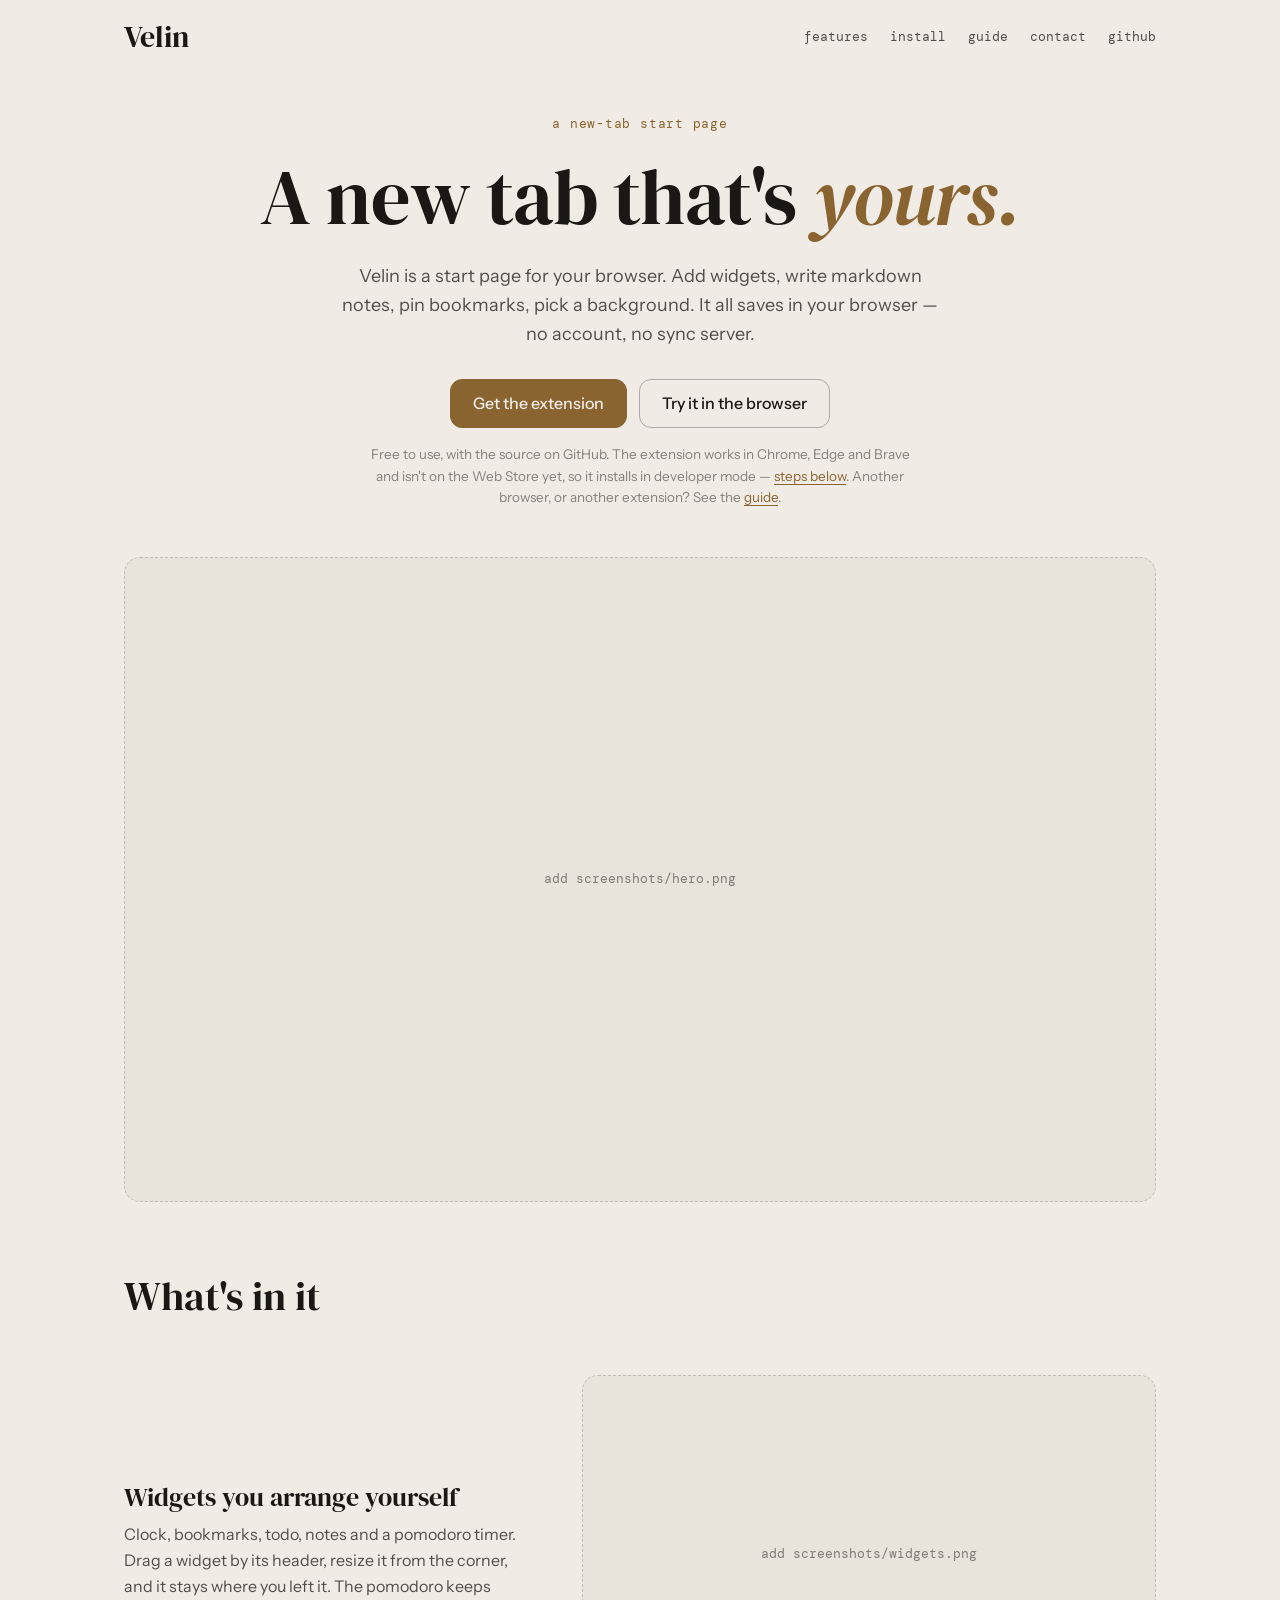
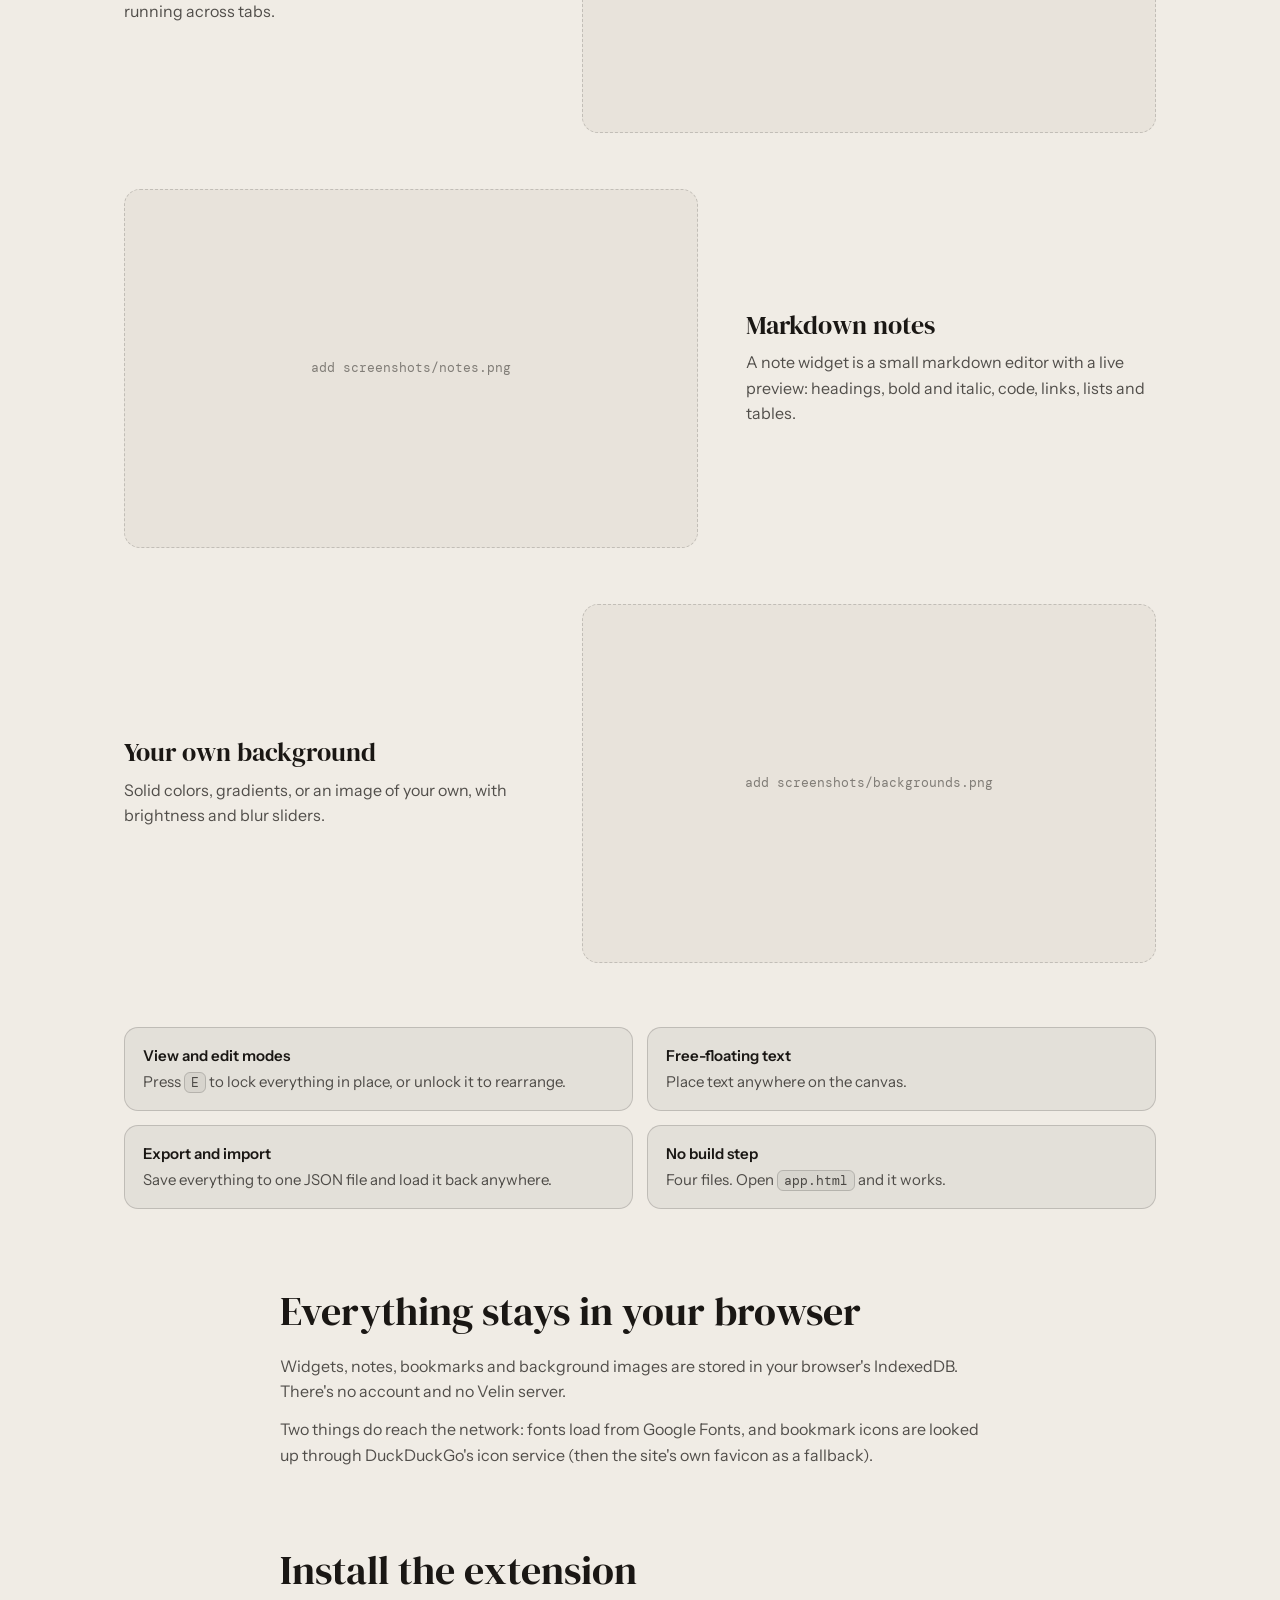
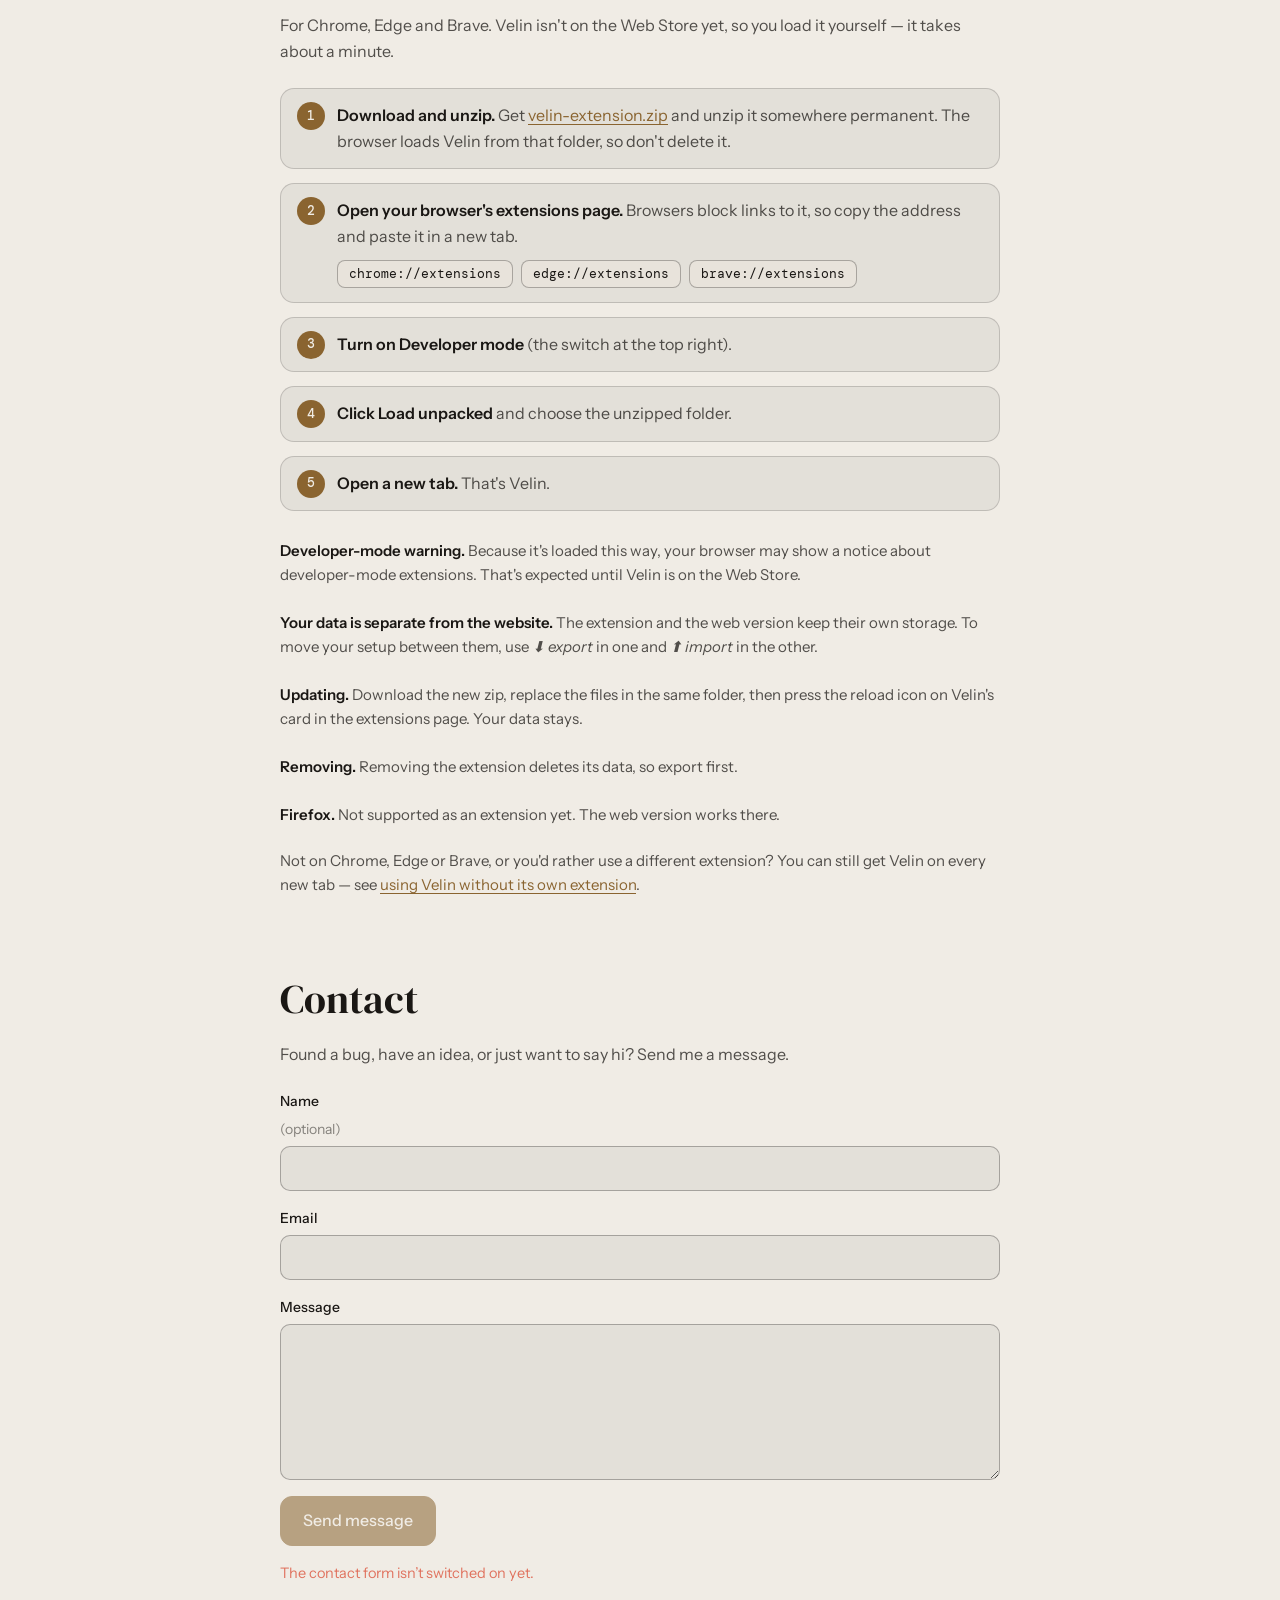
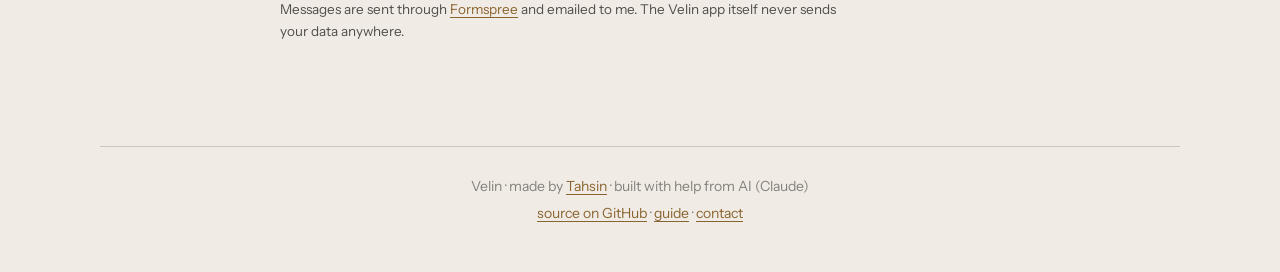
==== commit 9a66d15e: "feat: add landing page and prepare extension for release - Add a landing page for Velin - Package th" ====
--- a/index.html
+++ b/index.html
@@ -4,155 +4,216 @@
 <head>
   <meta charset="UTF-8">
   <meta name="viewport" content="width=device-width, initial-scale=1.0">
-  <title>New Tab</title>
+  <title>Velin — a new-tab start page</title>
+  <meta name="description"
+    content="Velin is a new-tab start page with widgets, markdown notes, bookmarks and custom backgrounds. Free to use, and everything stays in your browser.">
   <link rel="icon" href="./favicon-dark.svg" media="(prefers-color-scheme: dark)" type="image/svg+xml">
   <link rel="icon" href="./favicon-light.svg" media="(prefers-color-scheme: light)" type="image/svg+xml">
 
   <link rel="preconnect" href="https://fonts.googleapis.com">
   <link rel="preconnect" href="https://fonts.gstatic.com" crossorigin>
   <link
-    href="https://fonts.googleapis.com/css2?family=DM+Mono:wght@300;400;500&family=Instrument+Sans:wght@300;400;500;600&display=swap"
+    href="https://fonts.googleapis.com/css2?family=DM+Mono:wght@300;400;500&family=Instrument+Sans:wght@300;400;500;600&family=DM+Serif+Display:ital@0;1&display=swap"
     rel="stylesheet">
-  <link href="https://fonts.googleapis.com/css2?family=DM+Serif+Display:ital@0;1&display=swap" rel="stylesheet"
-    media="print" onload="this.media='all'">
-  <noscript>
-    <link href="https://fonts.googleapis.com/css2?family=DM+Serif+Display:ital@0;1&display=swap" rel="stylesheet">
-  </noscript>
-  <link rel="stylesheet" href="./styles.css">
+  <link rel="stylesheet" href="./landing.css">
 </head>
 
 <body>
 
-  <div id="brand-mark" aria-label="Velin brand">Velin</div>
-
-  <div id="bg-img-layer"></div>
-  <div id="bg-layer"></div>
-  <div id="canvas"></div>
-
-  <!-- MODE TOGGLE -->
-  <button id="mode-toggle" title="Toggle view/edit mode (E)">
-    <span id="mode-icon">✦</span>
-    <span id="mode-label">view</span>
-  </button>
-
-  <!-- TOOLBAR -->
-  <div id="toolbar">
-    <div class="theme-dot td-dark" data-theme="dark"></div>
-    <div class="theme-dot td-light" data-theme="light"></div>
-    <div class="theme-dot td-glass" data-theme="glass"></div>
-    <div class="theme-dot td-bw" data-theme="bw"></div>
-    <div class="tb-sep"></div>
-    <button class="tb-btn" data-add="clock">⊕ clock</button>
-    <button class="tb-btn" id="bm-launcher-btn">⊕ bookmarks</button>
-    <button class="tb-btn" data-add="todo">⊕ todo</button>
-    <button class="tb-btn" data-add="note">⊕ note</button>
-    <button class="tb-btn" data-add="pomodoro">⊕ pomodoro</button>
-    <div class="tb-sep"></div>
-    <button class="tb-btn" id="ft-toggle-btn">✏ text</button>
-    <button class="tb-btn" id="bg-toggle-btn">◑ bg</button>
-    <button class="tb-btn" id="export-btn" title="Export settings">⬇ export</button>
-    <button class="tb-btn" id="import-btn" title="Import settings">⬆ import</button>
-    <input type="file" id="import-file" accept=".json" style="display:none;">
-    <div class="tb-sep"></div>
-    <button class="tb-btn" id="blur-toggle-btn" title="Toggle backdrop blur">◈ blur: auto</button>
-  </div>
-
-  <!-- BOOKMARK PANEL -->
-  <div id="bm-panel">
-    <div id="bm-panel-title">bookmarks</div>
-    <div id="bm-saved-list"></div>
-    <div id="bm-add-row">
-      <input class="mini-input" id="bm-name-inp" placeholder="Name" style="max-width:90px;">
-      <input class="mini-input" id="bm-url-inp" placeholder="https://...">
-      <button class="add-btn" id="bm-add-btn">add</button>
-    </div>
-    <button class="tb-btn" id="bm-panel-close" style="align-self:flex-end;font-size:11px;">close ✕</button>
-  </div>
-
-  <!-- BG PANEL -->
-  <div id="bg-panel">
-    <div>
-      <div class="bg-section-title">background</div>
-      <div class="bg-tabs">
-        <button class="bg-tab active" data-bgtab="solid">solid</button>
-        <button class="bg-tab" data-bgtab="gradient">gradient</button>
-        <button class="bg-tab" data-bgtab="image">image</button>
-      </div>
-    </div>
-    <div id="bg-solid-panel" class="show">
-      <div class="bg-section-title">color</div>
-      <div class="color-row">
-        <div class="color-swatch active" style="background:#0d0d0f" data-color="#0d0d0f"></div>
-        <div class="color-swatch" style="background:#0f1117" data-color="#0f1117"></div>
-        <div class="color-swatch" style="background:#1a1a2e" data-color="#1a1a2e"></div>
-        <div class="color-swatch" style="background:#f0ece5" data-color="#f0ece5"></div>
-        <div class="color-swatch" style="background:#1a2433" data-color="#1a2433"></div>
-        <div class="color-swatch" style="background:#181818" data-color="#181818"></div>
-        <input type="color" id="solid-color-picker" value="#0d0d0f" title="Custom color">
-      </div>
-    </div>
-    <div id="bg-gradient-panel">
-      <div class="bg-section-title">presets</div>
-      <div class="grad-row">
-        <div class="grad-preset" style="background:linear-gradient(135deg,#0d0d0f,#1a1a2e)"
-          data-grad="linear-gradient(135deg,#0d0d0f,#1a1a2e)"></div>
-        <div class="grad-preset" style="background:linear-gradient(135deg,#16213e,#0f3460)"
-          data-grad="linear-gradient(135deg,#16213e,#0f3460)"></div>
-        <div class="grad-preset" style="background:linear-gradient(135deg,#1a0a2e,#2d1b69)"
-          data-grad="linear-gradient(135deg,#1a0a2e,#2d1b69)"></div>
-        <div class="grad-preset" style="background:linear-gradient(135deg,#0a1628,#1e3a5f)"
-          data-grad="linear-gradient(135deg,#0a1628,#1e3a5f)"></div>
-        <div class="grad-preset" style="background:linear-gradient(135deg,#1a2520,#0d3b2e)"
-          data-grad="linear-gradient(135deg,#1a2520,#0d3b2e)"></div>
-        <div class="grad-preset" style="background:linear-gradient(160deg,#f0ece5,#d4c8b8)"
-          data-grad="linear-gradient(160deg,#f0ece5,#d4c8b8)"></div>
-      </div>
-      <div class="color-row" style="margin-top:10px;">
-        <span style="font-size:11px;color:var(--text2);">from</span>
-        <input type="color" id="grad-c1" value="#0d0d0f">
-        <span style="font-size:11px;color:var(--text2);">to</span>
-        <input type="color" id="grad-c2" value="#1a1a2e">
-        <select id="grad-dir"
-          style="background:var(--surface);border:1px solid var(--border2);color:var(--text);border-radius:6px;padding:3px 6px;font-size:11px;font-family:var(--font-sans);outline:none;">
-          <option value="135deg">↘</option>
-          <option value="to bottom">↓</option>
-          <option value="to right">→</option>
-          <option value="45deg">↗</option>
-        </select>
-      </div>
-    </div>
-    <div id="bg-image-panel">
-      <label class="img-upload-btn" for="img-upload">↑ upload image</label>
-      <input type="file" id="img-upload" accept="image/*" style="display:none">
-      <div style="display:flex;align-items:center;gap:10px;margin-top:8px;">
-        <label style="font-size:11px;color:var(--text2);min-width:50px;">brightness</label>
-        <input type="range" id="img-brightness" min="0" max="200" value="100">
-        <span id="brightness-val" style="font-size:11px;color:var(--text2);min-width:28px;">100%</span>
-      </div>
-      <div style="display:flex;align-items:center;gap:10px;margin-top:8px;">
-        <label style="font-size:11px;color:var(--text2);min-width:50px;">blur</label>
-        <input type="range" id="img-blur" min="0" max="20" value="0">
-        <span id="blur-val" style="font-size:11px;color:var(--text2);min-width:28px;">0px</span>
-      </div>
-    </div>
-    <button class="tb-btn" id="bg-close-btn" style="align-self:flex-end;">close ✕</button>
-  </div>
-
-  <div id="ft-hint">click to place text — focus note to style — hover to delete — Esc exits</div>
-  <div id="ft-stylebar">
-    <button class="fts-btn" id="ft-size-dec" title="Smaller text">A-</button>
-    <button class="fts-btn" id="ft-size-inc" title="Larger text">A+</button>
-    <button class="fts-btn" id="ft-rot-dec" title="Rotate left">↺</button>
-    <button class="fts-btn" id="ft-rot-inc" title="Rotate right">↻</button>
-    <button class="fts-btn" id="ft-bold" title="Toggle bold">B</button>
-    <input type="color" id="ft-color" title="Text color" value="#f0ede8">
-    <span id="ft-size-read">14px</span>
-    <span id="ft-rot-read">0°</span>
-    <button class="fts-btn" id="ft-del" title="Delete text">✕</button>
-  </div>
-  <div id="img-warn">image too large to save — use a smaller file</div>
-
-  <script src="./script.js"></script>
+  <header class="nav">
+    <a class="brand" href="./">Velin</a>
+    <nav>
+      <a href="#features">features</a>
+      <a href="#install">install</a>
+      <a href="./guide">guide</a>
+      <a href="#contact">contact</a>
+      <a href="https://github.com/Tahsin2155/velin">github</a>
+    </nav>
+  </header>
+
+  <main>
+
+    <!-- HERO -->
+    <section class="hero">
+      <p class="eyebrow">a new-tab start page</p>
+      <h1>A new tab that's <em>yours.</em></h1>
+      <p class="lead">Velin is a start page for your browser. Add widgets, write markdown notes, pin bookmarks, pick a
+        background. It all saves in your browser — no account, no sync server.</p>
+
+      <div class="cta">
+        <a class="btn primary"
+          href="https://github.com/Tahsin2155/velin/releases/latest/download/velin-extension.zip">Get the extension</a>
+        <a class="btn" href="./app">Try it in the browser</a>
+      </div>
+      <p class="fine">Free to use, with the source on GitHub. The extension works in Chrome, Edge and Brave and isn't on the
+        Web Store yet, so it installs in developer mode — <a href="#install">steps below</a>. Another browser, or
+        another extension? See the <a href="./guide#without-extension">guide</a>.</p>
+
+      <figure class="shot hero-shot" data-file="hero.png">
+        <img src="./screenshots/hero.png" width="1600" height="1000"
+          alt="Velin as a new tab: a clock, a todo list, a note and bookmarks arranged on a custom background">
+      </figure>
+    </section>
+
+    <!-- FEATURES -->
+    <section id="features" class="section">
+      <h2>What's in it</h2>
+
+      <div class="feature">
+        <div class="copy">
+          <h3>Widgets you arrange yourself</h3>
+          <p>Clock, bookmarks, todo, notes and a pomodoro timer. Drag a widget by its header, resize it from the corner,
+            and it stays where you left it. The pomodoro keeps running across tabs.</p>
+        </div>
+        <figure class="shot" data-file="widgets.png">
+          <img src="./screenshots/widgets.png" width="1600" height="1000" loading="lazy"
+            alt="Edit mode with the toolbar at the bottom and several widgets being arranged">
+        </figure>
+      </div>
+
+      <div class="feature flip">
+        <div class="copy">
+          <h3>Markdown notes</h3>
+          <p>A note widget is a small markdown editor with a live preview: headings, bold and italic, code, links,
+            lists and tables.</p>
+        </div>
+        <figure class="shot" data-file="notes.png">
+          <img src="./screenshots/notes.png" width="1600" height="1000" loading="lazy"
+            alt="A note widget showing rendered markdown, including a table">
+        </figure>
+      </div>
+
+      <div class="feature">
+        <div class="copy">
+          <h3>Your own background</h3>
+          <p>Solid colors, gradients, or an image of your own, with brightness and blur sliders.</p>
+        </div>
+        <figure class="shot" data-file="backgrounds.png">
+          <img src="./screenshots/backgrounds.png" width="1600" height="1000" loading="lazy"
+            alt="The background panel open, with an image background behind the widgets">
+        </figure>
+      </div>
+
+      <!-- Themes section hidden for now (screenshots: theme-dark/light/glass/bw.png). Uncomment to bring it back.
+      <div class="themes">
+        <div class="copy">
+          <h3>Four themes</h3>
+          <p>Dark, light, glass, and black &amp; white.</p>
+        </div>
+        <div class="theme-grid">
+          <figure class="shot" data-file="theme-dark.png">
+            <img src="./screenshots/theme-dark.png" width="1600" height="1000" loading="lazy" alt="Velin in the dark theme">
+            <figcaption>dark</figcaption>
+          </figure>
+          <figure class="shot" data-file="theme-light.png">
+            <img src="./screenshots/theme-light.png" width="1600" height="1000" loading="lazy" alt="Velin in the light theme">
+            <figcaption>light</figcaption>
+          </figure>
+          <figure class="shot" data-file="theme-glass.png">
+            <img src="./screenshots/theme-glass.png" width="1600" height="1000" loading="lazy" alt="Velin in the glass theme">
+            <figcaption>glass</figcaption>
+          </figure>
+          <figure class="shot" data-file="theme-bw.png">
+            <img src="./screenshots/theme-bw.png" width="1600" height="1000" loading="lazy" alt="Velin in the black and white theme">
+            <figcaption>black &amp; white</figcaption>
+          </figure>
+        </div>
+      </div>
+      -->
+
+      <ul class="also">
+        <li><b>View and edit modes</b> Press <kbd>E</kbd> to lock everything in place, or unlock it to rearrange.</li>
+        <li><b>Free-floating text</b> Place text anywhere on the canvas.</li>
+        <li><b>Export and import</b> Save everything to one JSON file and load it back anywhere.</li>
+        <li><b>No build step</b> Four files. Open <code>app.html</code> and it works.</li>
+      </ul>
+    </section>
+
+    <!-- PRIVACY -->
+    <section class="section narrow">
+      <h2>Everything stays in your browser</h2>
+      <p>Widgets, notes, bookmarks and background images are stored in your browser's IndexedDB. There's no account and
+        no Velin server.</p>
+      <p>Two things do reach the network: fonts load from Google Fonts, and bookmark icons are looked up through
+        DuckDuckGo's icon service (then the site's own favicon as a fallback).</p>
+    </section>
+
+    <!-- INSTALL -->
+    <section id="install" class="section narrow">
+      <h2>Install the extension</h2>
+      <p>For Chrome, Edge and Brave. Velin isn't on the Web Store yet, so you load it yourself — it takes about a
+        minute.</p>
+
+      <ol class="steps">
+        <li>
+          <b>Download and unzip.</b>
+          Get <a href="https://github.com/Tahsin2155/velin/releases/latest/download/velin-extension.zip">velin-extension.zip</a>
+          and unzip it somewhere permanent. The browser loads Velin from that folder, so don't delete it.
+        </li>
+        <li>
+          <b>Open your browser's extensions page.</b>
+          Browsers block links to it, so copy the address and paste it in a new tab.
+          <span class="copyrow">
+            <button class="copy" data-copy="chrome://extensions">chrome://extensions</button>
+            <button class="copy" data-copy="edge://extensions">edge://extensions</button>
+            <button class="copy" data-copy="brave://extensions">brave://extensions</button>
+          </span>
+        </li>
+        <li><b>Turn on Developer mode</b> (the switch at the top right).</li>
+        <li><b>Click Load unpacked</b> and choose the unzipped folder.</li>
+        <li><b>Open a new tab.</b> That's Velin.</li>
+      </ol>
+
+      <div class="notes">
+        <p><b>Developer-mode warning.</b> Because it's loaded this way, your browser may show a notice about
+          developer-mode extensions. That's expected until Velin is on the Web Store.</p>
+        <p><b>Your data is separate from the website.</b> The extension and the web version
+          keep their own storage. To move your setup between them, use <i>⬇ export</i> in one
+          and <i>⬆ import</i> in the other.</p>
+        <p><b>Updating.</b> Download the new zip, replace the files in the same folder, then press the reload icon on
+          Velin's card in the extensions page. Your data stays.</p>
+        <p><b>Removing.</b> Removing the extension deletes its data, so export first.</p>
+        <p><b>Firefox.</b> Not supported as an extension yet. The web version works there.</p>
+      </div>
+
+      <p class="alt">Not on Chrome, Edge or Brave, or you'd rather use a different extension? You can still get Velin on
+        every new tab — see <a href="./guide#without-extension">using Velin without its own extension</a>.</p>
+    </section>
+
+    <!-- CONTACT -->
+    <section id="contact" class="section narrow">
+      <h2>Contact</h2>
+      <p>Found a bug, have an idea, or just want to say hi? Send me a message.</p>
+
+      <form id="contact-form" class="contact" action="https://formspree.io/f/YOUR_FORM_ID" method="POST">
+        <label>Name <span class="opt">(optional)</span>
+          <input type="text" name="name" autocomplete="name" maxlength="100">
+        </label>
+        <label>Email
+          <input type="email" name="email" autocomplete="email" required maxlength="200">
+        </label>
+        <label>Message
+          <textarea name="message" rows="6" required maxlength="5000"></textarea>
+        </label>
+        <input type="hidden" name="_subject" value="Velin — message from the website">
+        <!-- honeypot: hidden from people, bots tend to fill it -->
+        <input type="text" name="_gotcha" class="hp" tabindex="-1" autocomplete="off" aria-hidden="true">
+        <button class="btn primary" type="submit">Send message</button>
+        <p id="contact-status" role="status" aria-live="polite"></p>
+      </form>
+      <p class="fine left">Messages are sent through <a href="https://formspree.io">Formspree</a> and emailed to me.
+        The Velin app itself never sends your data anywhere.</p>
+    </section>
+
+  </main>
+
+  <footer>
+    <p>Velin · made by <a href="https://tahsin2155.github.io">Tahsin</a> · built with help from AI (Claude)</p>
+    <p><a href="https://github.com/Tahsin2155/velin">source on GitHub</a> · <a href="./guide">guide</a> ·
+      <a href="#contact">contact</a></p>
+  </footer>
+
+  <script src="./landing.js"></script>
 </body>
 
-</html>+</html>
--- a/landing.css
+++ b/landing.css
@@ -0,0 +1,739 @@
+/* Velin landing page. Colors and fonts mirror the app's own tokens (styles.css). */
+
+*,
+*::before,
+*::after {
+  box-sizing: border-box;
+  margin: 0;
+  padding: 0;
+}
+
+:root {
+  --bg: #0d0d0f;
+  --bg2: #141416;
+  --surface: rgba(255, 255, 255, 0.06);
+  --border: rgba(255, 255, 255, 0.16);
+  --border2: rgba(255, 255, 255, 0.28);
+  --text: #f0ede8;
+  --text2: rgba(240, 237, 232, 0.74);
+  --text3: rgba(240, 237, 232, 0.46);
+  --accent: #c8a96e;
+  --on-accent: #0d0d0f;
+  --shadow: 0 24px 60px rgba(0, 0, 0, 0.45);
+  --font-display: 'DM Serif Display', Georgia, serif;
+  --font-mono: 'DM Mono', ui-monospace, Consolas, monospace;
+  --font-sans: 'Instrument Sans', system-ui, -apple-system, 'Segoe UI', sans-serif;
+  color-scheme: dark;
+}
+
+@media (prefers-color-scheme: light) {
+  :root {
+    --bg: #f0ece5;
+    --bg2: #e8e3db;
+    --surface: rgba(0, 0, 0, 0.05);
+    --border: rgba(0, 0, 0, 0.16);
+    --border2: rgba(0, 0, 0, 0.28);
+    --text: #1a1714;
+    --text2: rgba(26, 23, 20, 0.74);
+    --text3: rgba(26, 23, 20, 0.5);
+    --accent: #8a6430;
+    --on-accent: #f0ece5;
+    --shadow: 0 24px 60px rgba(40, 30, 10, 0.18);
+    color-scheme: light;
+  }
+}
+
+html {
+  scroll-behavior: smooth;
+}
+
+body {
+  background: var(--bg);
+  color: var(--text);
+  font-family: var(--font-sans);
+  font-size: 16px;
+  line-height: 1.6;
+  -webkit-font-smoothing: antialiased;
+}
+
+a {
+  color: var(--accent);
+  text-underline-offset: 3px;
+}
+
+a:hover {
+  text-decoration-thickness: 2px;
+}
+
+code,
+kbd {
+  font-family: var(--font-mono);
+  font-size: 0.88em;
+  background: var(--surface);
+  border: 1px solid var(--border);
+  border-radius: 6px;
+  padding: 1px 6px;
+}
+
+/* ── nav ── */
+.nav {
+  max-width: 1080px;
+  margin: 0 auto;
+  padding: 22px 24px;
+  display: flex;
+  align-items: center;
+  justify-content: space-between;
+}
+
+.brand {
+  font-family: var(--font-display);
+  font-size: 30px;
+  line-height: 1;
+  color: var(--text);
+  text-decoration: none;
+}
+
+.nav nav {
+  display: flex;
+  gap: 22px;
+  font-family: var(--font-mono);
+  font-size: 13px;
+}
+
+.nav nav a {
+  color: var(--text2);
+  text-decoration: none;
+}
+
+.nav nav a:hover {
+  color: var(--text);
+}
+
+/* ── layout ── */
+main {
+  max-width: 1080px;
+  margin: 0 auto;
+  padding: 0 24px;
+}
+
+.section {
+  padding: 72px 0 8px;
+}
+
+.section.narrow {
+  max-width: 720px;
+  margin: 0 auto;
+}
+
+h1,
+h2,
+h3 {
+  font-family: var(--font-display);
+  font-weight: 400;
+  line-height: 1.12;
+}
+
+h2 {
+  font-size: clamp(30px, 4vw, 40px);
+  margin-bottom: 20px;
+}
+
+h3 {
+  font-size: 26px;
+  margin-bottom: 10px;
+}
+
+.section p+p {
+  margin-top: 12px;
+}
+
+.section p {
+  color: var(--text2);
+}
+
+/* ── hero ── */
+.hero {
+  text-align: center;
+  padding: 40px 0 0;
+}
+
+.eyebrow {
+  font-family: var(--font-mono);
+  font-size: 13px;
+  color: var(--accent);
+  letter-spacing: 0.06em;
+  margin-bottom: 18px;
+}
+
+h1 {
+  font-size: clamp(42px, 8vw, 78px);
+  letter-spacing: -0.01em;
+}
+
+h1 em {
+  color: var(--accent);
+}
+
+.lead {
+  max-width: 600px;
+  margin: 22px auto 0;
+  font-size: 18px;
+  color: var(--text2);
+}
+
+.cta {
+  display: flex;
+  gap: 12px;
+  justify-content: center;
+  flex-wrap: wrap;
+  margin-top: 30px;
+}
+
+.btn {
+  display: inline-block;
+  padding: 11px 22px;
+  border-radius: 12px;
+  border: 1px solid var(--border2);
+  color: var(--text);
+  text-decoration: none;
+  font-weight: 500;
+  transition: background 0.15s, border-color 0.15s;
+}
+
+.btn:hover {
+  background: var(--surface);
+  border-color: var(--text3);
+}
+
+.btn.primary {
+  background: var(--accent);
+  border-color: var(--accent);
+  color: var(--on-accent);
+}
+
+.btn.primary:hover {
+  filter: brightness(1.08);
+  background: var(--accent);
+}
+
+.fine {
+  max-width: 560px;
+  margin: 16px auto 0;
+  font-size: 13.5px;
+  color: var(--text3);
+}
+
+.hero-shot {
+  margin-top: 48px;
+}
+
+/* ── screenshots ── */
+.shot {
+  position: relative;
+  aspect-ratio: 16 / 10;
+  border-radius: 16px;
+  overflow: hidden;
+  border: 1px solid var(--border);
+  background: var(--bg2);
+  box-shadow: var(--shadow);
+}
+
+.shot img {
+  display: block;
+  width: 100%;
+  height: 100%;
+  object-fit: cover;
+}
+
+.shot figcaption {
+  position: absolute;
+  left: 10px;
+  bottom: 10px;
+  padding: 2px 10px;
+  border-radius: 8px;
+  font-family: var(--font-mono);
+  font-size: 12px;
+  color: #f0ede8;
+  background: rgba(13, 13, 15, 0.62);
+  backdrop-filter: blur(6px);
+}
+
+/* shown only while a screenshot file hasn't been added yet */
+.shot.missing {
+  border-style: dashed;
+  box-shadow: none;
+  display: grid;
+  place-items: center;
+}
+
+.shot.missing img,
+.shot.missing figcaption {
+  display: none;
+}
+
+.shot.missing::after {
+  content: "add screenshots/" attr(data-file);
+  font-family: var(--font-mono);
+  font-size: 13px;
+  color: var(--text3);
+}
+
+/* ── features ── */
+.feature {
+  display: grid;
+  grid-template-columns: 5fr 7fr;
+  gap: 48px;
+  align-items: center;
+  margin-top: 56px;
+}
+
+.feature.flip {
+  grid-template-columns: 7fr 5fr;
+}
+
+.feature.flip .copy {
+  order: 2;
+}
+
+.feature .copy p,
+.themes .copy p {
+  color: var(--text2);
+}
+
+.themes {
+  margin-top: 64px;
+}
+
+.theme-grid {
+  display: grid;
+  grid-template-columns: repeat(4, 1fr);
+  gap: 16px;
+  margin-top: 20px;
+}
+
+.theme-grid .shot {
+  border-radius: 12px;
+  box-shadow: none;
+}
+
+.also {
+  list-style: none;
+  display: grid;
+  grid-template-columns: repeat(2, 1fr);
+  gap: 14px;
+  margin-top: 64px;
+}
+
+.also li {
+  padding: 16px 18px;
+  border: 1px solid var(--border);
+  border-radius: 14px;
+  background: var(--surface);
+  color: var(--text2);
+  font-size: 15px;
+}
+
+.also b {
+  display: block;
+  color: var(--text);
+  font-weight: 600;
+  margin-bottom: 2px;
+}
+
+/* ── install ── */
+.steps {
+  margin-top: 24px;
+  padding-left: 0;
+  list-style: none;
+  counter-reset: step;
+  display: grid;
+  gap: 14px;
+}
+
+.steps li {
+  counter-increment: step;
+  position: relative;
+  padding: 14px 16px 14px 56px;
+  border: 1px solid var(--border);
+  border-radius: 14px;
+  background: var(--surface);
+  color: var(--text2);
+}
+
+.steps li::before {
+  content: counter(step);
+  position: absolute;
+  left: 16px;
+  top: 13px;
+  width: 28px;
+  height: 28px;
+  display: grid;
+  place-items: center;
+  border-radius: 50%;
+  background: var(--accent);
+  color: var(--on-accent);
+  font-family: var(--font-mono);
+  font-size: 13px;
+  font-weight: 500;
+}
+
+.steps li b {
+  color: var(--text);
+  font-weight: 600;
+}
+
+.copyrow {
+  display: flex;
+  flex-wrap: wrap;
+  gap: 8px;
+  margin-top: 10px;
+}
+
+button.copy {
+  font-family: var(--font-mono);
+  font-size: 12.5px;
+  color: var(--text);
+  background: var(--bg2);
+  border: 1px solid var(--border2);
+  border-radius: 8px;
+  padding: 5px 11px;
+  cursor: pointer;
+}
+
+button.copy:hover {
+  border-color: var(--accent);
+}
+
+.notes {
+  margin-top: 28px;
+  display: grid;
+  gap: 12px;
+}
+
+.notes p {
+  font-size: 15px;
+  color: var(--text2);
+}
+
+.notes b {
+  color: var(--text);
+  font-weight: 600;
+}
+
+/* ── footer ── */
+footer {
+  max-width: 1080px;
+  margin: 96px auto 0;
+  padding: 28px 24px 48px;
+  border-top: 1px solid var(--border);
+  text-align: center;
+  font-size: 14px;
+  color: var(--text3);
+}
+
+footer p+p {
+  margin-top: 4px;
+}
+
+/* ── install: pointer to the no-extension route ── */
+.alt {
+  margin-top: 22px;
+  font-size: 15px;
+}
+
+/* ── contact form ── */
+.contact {
+  margin-top: 22px;
+  display: grid;
+  gap: 16px;
+}
+
+.contact label {
+  display: grid;
+  gap: 6px;
+  font-size: 14px;
+  font-weight: 500;
+  color: var(--text);
+}
+
+.contact .opt {
+  font-weight: 400;
+  color: var(--text3);
+}
+
+.contact input[type="text"],
+.contact input[type="email"],
+.contact textarea {
+  width: 100%;
+  font: inherit;
+  font-weight: 400;
+  color: var(--text);
+  background: var(--surface);
+  border: 1px solid var(--border2);
+  border-radius: 10px;
+  padding: 10px 12px;
+}
+
+.contact textarea {
+  resize: vertical;
+  min-height: 130px;
+}
+
+.contact input:focus,
+.contact textarea:focus {
+  outline: 2px solid var(--accent);
+  outline-offset: 1px;
+}
+
+.contact .btn {
+  justify-self: start;
+  cursor: pointer;
+  font: inherit;
+  font-weight: 500;
+}
+
+.contact .btn:disabled {
+  opacity: 0.55;
+  cursor: not-allowed;
+}
+
+/* honeypot field: invisible to people, tempting to bots */
+.contact .hp {
+  position: absolute !important;
+  left: -9999px;
+  width: 1px !important;
+  height: 1px !important;
+  padding: 0 !important;
+  opacity: 0;
+}
+
+#contact-status {
+  min-height: 1.4em;
+  font-size: 14.5px;
+  color: var(--text2);
+}
+
+#contact-status.ok {
+  color: var(--accent);
+}
+
+#contact-status.err {
+  color: #e0735f;
+}
+
+.fine.left {
+  margin: 14px 0 0;
+  text-align: left;
+}
+
+/* ── guide page ── */
+.guide-wrap {
+  max-width: 1080px;
+  margin: 0 auto;
+  padding: 24px 24px 0;
+  display: grid;
+  grid-template-columns: 220px minmax(0, 1fr);
+  gap: 56px;
+  align-items: start;
+}
+
+.toc {
+  position: sticky;
+  top: 24px;
+  display: grid;
+  gap: 2px;
+  font-size: 14px;
+}
+
+.toc-title {
+  font-family: var(--font-mono);
+  font-size: 12px;
+  letter-spacing: 0.06em;
+  color: var(--text3);
+  margin-bottom: 8px;
+}
+
+.toc a {
+  color: var(--text2);
+  text-decoration: none;
+  padding: 5px 10px;
+  border-left: 2px solid var(--border);
+}
+
+.toc a:hover {
+  color: var(--text);
+  border-left-color: var(--accent);
+}
+
+.nav nav a[aria-current="page"] {
+  color: var(--text);
+}
+
+/* the guide's content column is a <main> too: undo the page-level main rules */
+.prose {
+  width: 100%;
+  max-width: 720px;
+  min-width: 0;
+  margin: 0;
+  padding: 0;
+}
+
+.prose h1 {
+  font-size: clamp(38px, 6vw, 56px);
+  margin-bottom: 14px;
+}
+
+.prose h2 {
+  margin-top: 56px;
+  padding-top: 8px;
+  scroll-margin-top: 16px;
+}
+
+.prose h3 {
+  font-size: 22px;
+  margin: 28px 0 8px;
+  scroll-margin-top: 16px;
+}
+
+.prose p,
+.prose li {
+  color: var(--text2);
+}
+
+.prose p+p,
+.prose p+ol,
+.prose p+ul,
+.prose ol+p,
+.prose ul+p,
+.prose .table-wrap+p {
+  margin-top: 12px;
+}
+
+.prose b {
+  color: var(--text);
+  font-weight: 600;
+}
+
+.lead-l {
+  font-size: 18px;
+}
+
+.prose ol.plain,
+.prose ul.plain {
+  margin: 12px 0 0 22px;
+  display: grid;
+  gap: 8px;
+}
+
+.addr {
+  display: flex;
+  flex-wrap: wrap;
+  align-items: center;
+  gap: 10px;
+  margin: 14px 0;
+}
+
+.addr code {
+  font-size: 14px;
+  padding: 6px 10px;
+  word-break: break-all;
+}
+
+.callout {
+  margin-top: 14px;
+  padding: 14px 16px;
+  border: 1px solid var(--border);
+  border-left: 3px solid var(--accent);
+  border-radius: 10px;
+  background: var(--surface);
+}
+
+.table-wrap {
+  margin: 14px 0;
+  overflow-x: auto;
+  border: 1px solid var(--border);
+  border-radius: 12px;
+}
+
+.prose table {
+  width: 100%;
+  border-collapse: collapse;
+  font-size: 14.5px;
+}
+
+.prose th,
+.prose td {
+  text-align: left;
+  vertical-align: top;
+  padding: 10px 14px;
+  border-bottom: 1px solid var(--border);
+  color: var(--text2);
+}
+
+.prose tr:last-child th,
+.prose tr:last-child td {
+  border-bottom: 0;
+}
+
+.prose thead th {
+  color: var(--text);
+  font-weight: 600;
+  background: var(--surface);
+}
+
+.prose tbody th {
+  color: var(--text);
+  font-weight: 600;
+  white-space: nowrap;
+}
+
+/* ── small screens ── */
+@media (max-width: 820px) {
+
+  .feature,
+  .feature.flip {
+    grid-template-columns: 1fr;
+    gap: 22px;
+  }
+
+  .feature.flip .copy {
+    order: 0;
+  }
+
+  .theme-grid {
+    grid-template-columns: repeat(2, 1fr);
+  }
+
+  .also {
+    grid-template-columns: 1fr;
+  }
+
+  .nav nav {
+    gap: 14px;
+    flex-wrap: wrap;
+    justify-content: flex-end;
+  }
+
+  .guide-wrap {
+    grid-template-columns: minmax(0, 1fr);
+    gap: 28px;
+  }
+
+  .toc {
+    position: static;
+    padding: 14px;
+    border: 1px solid var(--border);
+    border-radius: 12px;
+    background: var(--surface);
+  }
+
+  .prose tbody th {
+    white-space: normal;
+  }
+}
+
+@media (prefers-reduced-motion: reduce) {
+  html {
+    scroll-behavior: auto;
+  }
+}
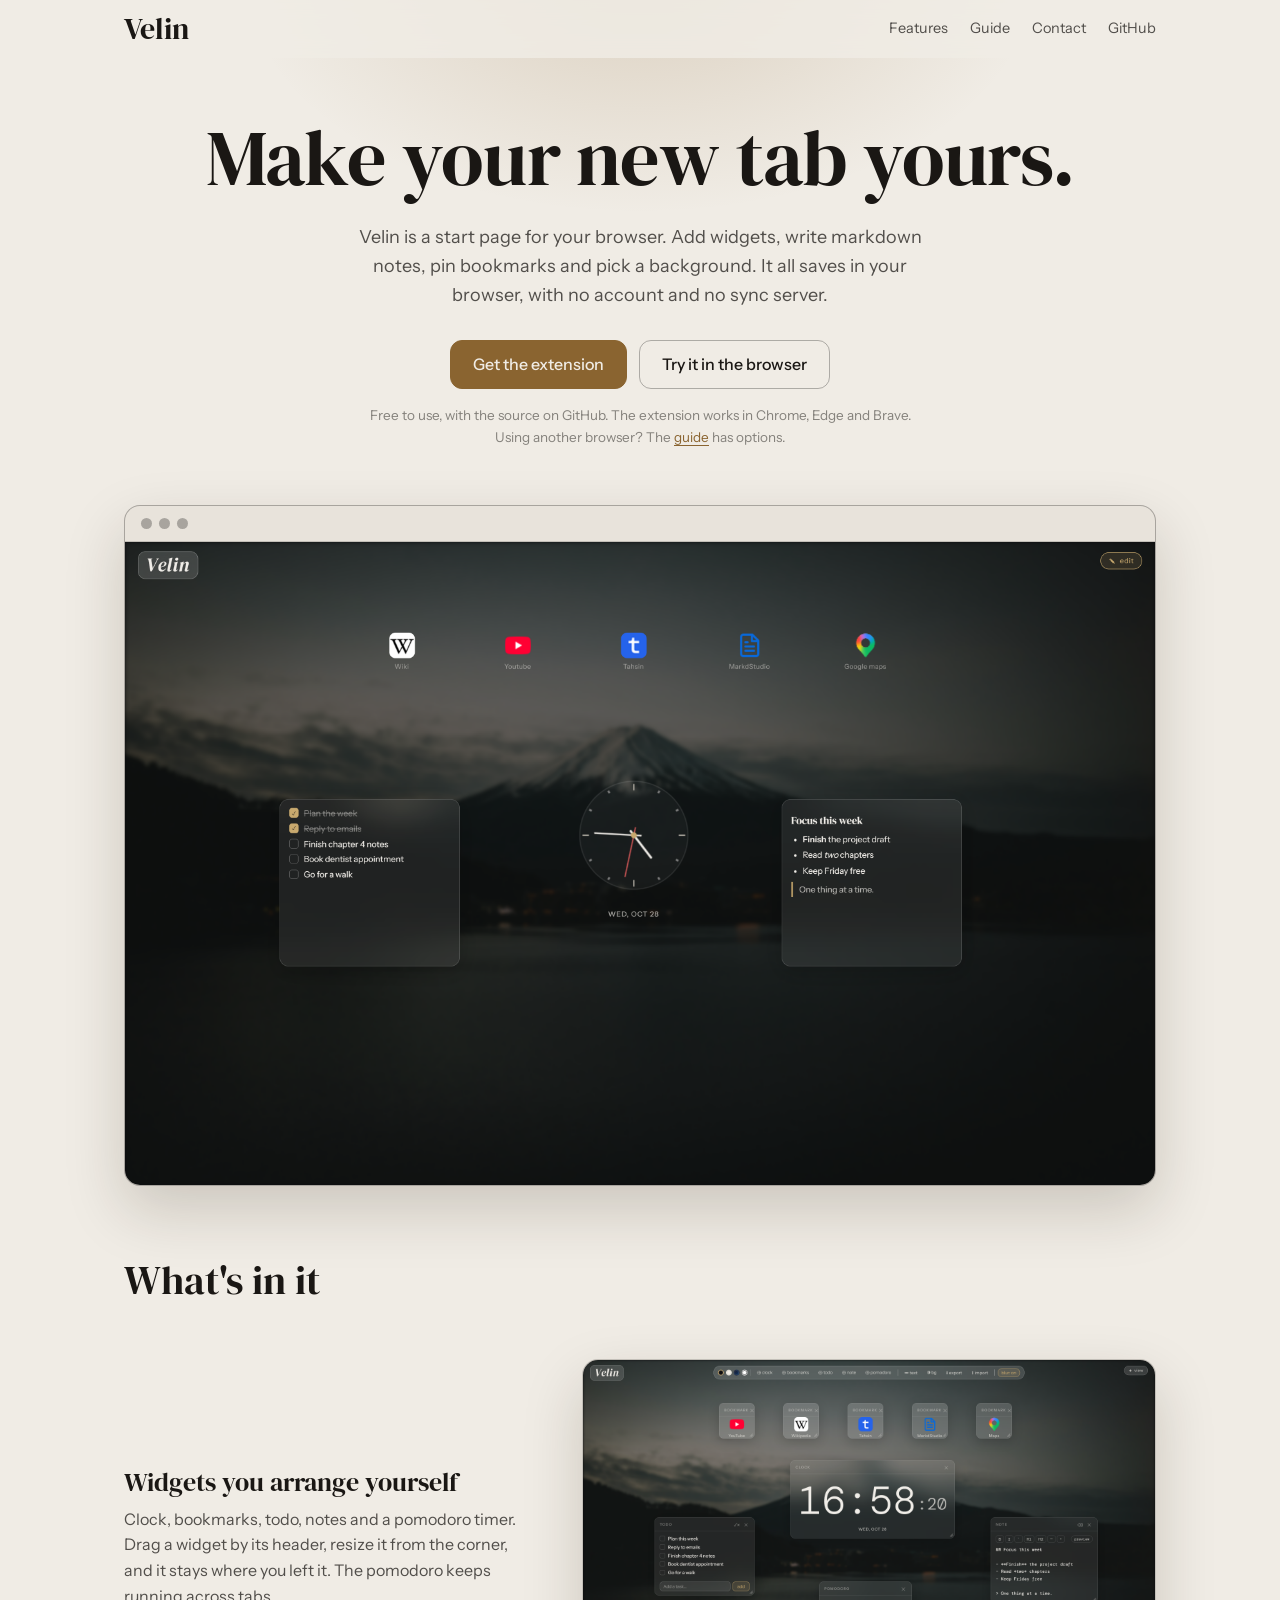
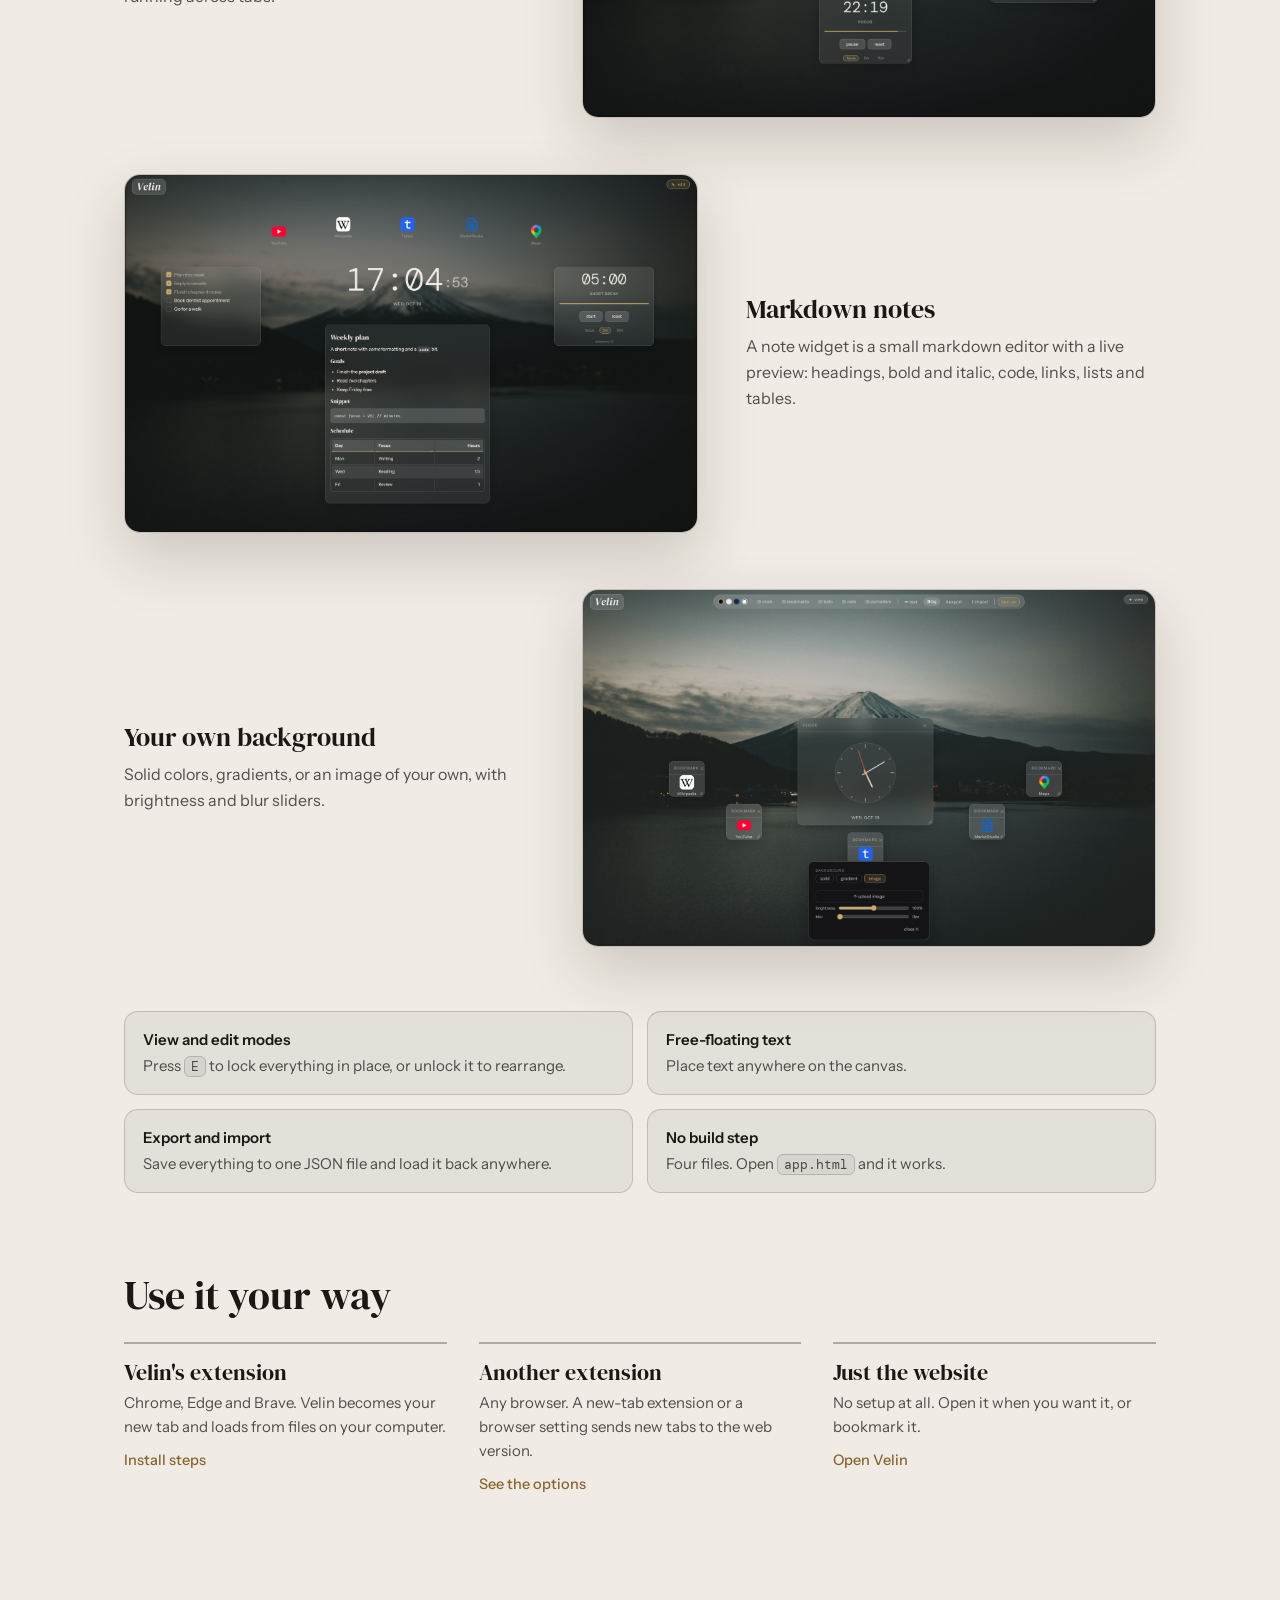
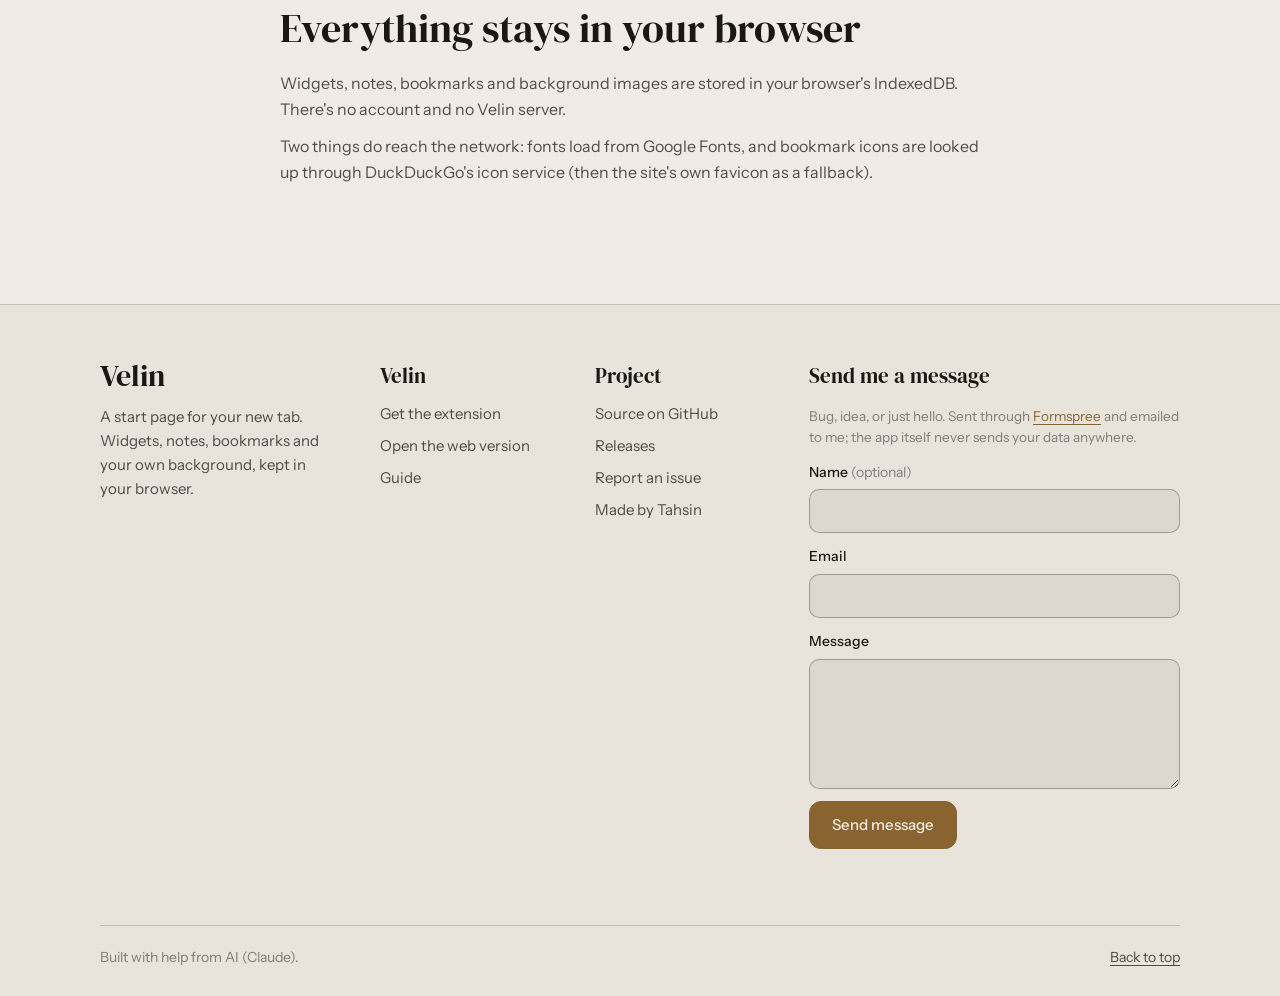
==== commit e712d638: "Refactor landing page: update HTML structure, enhance CSS styles, and improve JavaScript functionali" ====
--- a/index.html
+++ b/index.html
@@ -1,219 +1,114 @@
 <!DOCTYPE html>
 <html lang="en">
-
 <head>
   <meta charset="UTF-8">
   <meta name="viewport" content="width=device-width, initial-scale=1.0">
   <title>Velin — a new-tab start page</title>
-  <meta name="description"
-    content="Velin is a new-tab start page with widgets, markdown notes, bookmarks and custom backgrounds. Free to use, and everything stays in your browser.">
+  <meta name="description" content="Velin is a new-tab start page with widgets, markdown notes, bookmarks and custom backgrounds. Free to use, and everything stays in your browser.">
   <link rel="icon" href="./favicon-dark.svg" media="(prefers-color-scheme: dark)" type="image/svg+xml">
   <link rel="icon" href="./favicon-light.svg" media="(prefers-color-scheme: light)" type="image/svg+xml">
-
   <link rel="preconnect" href="https://fonts.googleapis.com">
   <link rel="preconnect" href="https://fonts.gstatic.com" crossorigin>
-  <link
-    href="https://fonts.googleapis.com/css2?family=DM+Mono:wght@300;400;500&family=Instrument+Sans:wght@300;400;500;600&family=DM+Serif+Display:ital@0;1&display=swap"
-    rel="stylesheet">
+  <link href="https://fonts.googleapis.com/css2?family=DM+Mono:wght@400;500&family=Instrument+Sans:wght@400;500;600&family=DM+Serif+Display:ital@0;1&display=swap" rel="stylesheet">
   <link rel="stylesheet" href="./landing.css">
 </head>
-
-<body>
-
+<body id="top">
   <header class="nav">
     <a class="brand" href="./">Velin</a>
     <nav>
-      <a href="#features">features</a>
-      <a href="#install">install</a>
-      <a href="./guide">guide</a>
-      <a href="#contact">contact</a>
-      <a href="https://github.com/Tahsin2155/velin">github</a>
+      <a href="./#features">Features</a>
+      <a href="./guide">Guide</a>
+      <a href="#contact">Contact</a>
+      <a href="https://github.com/Tahsin2155/velin">GitHub</a>
     </nav>
   </header>
 
   <main>
-
-    <!-- HERO -->
     <section class="hero">
-      <p class="eyebrow">a new-tab start page</p>
-      <h1>A new tab that's <em>yours.</em></h1>
-      <p class="lead">Velin is a start page for your browser. Add widgets, write markdown notes, pin bookmarks, pick a
-        background. It all saves in your browser — no account, no sync server.</p>
-
+      <h1>Make your new tab yours.</h1>
+      <p class="lead">Velin is a start page for your browser. Add widgets, write markdown notes, pin bookmarks and pick a background. It all saves in your browser, with no account and no sync server.</p>
       <div class="cta">
-        <a class="btn primary"
-          href="https://github.com/Tahsin2155/velin/releases/latest/download/velin-extension.zip">Get the extension</a>
+        <a class="btn primary" href="./guide#install">Get the extension</a>
         <a class="btn" href="./app">Try it in the browser</a>
       </div>
-      <p class="fine">Free to use, with the source on GitHub. The extension works in Chrome, Edge and Brave and isn't on the
-        Web Store yet, so it installs in developer mode — <a href="#install">steps below</a>. Another browser, or
-        another extension? See the <a href="./guide#without-extension">guide</a>.</p>
-
-      <figure class="shot hero-shot" data-file="hero.png">
-        <img src="./screenshots/hero.png" width="1600" height="1000"
-          alt="Velin as a new tab: a clock, a todo list, a note and bookmarks arranged on a custom background">
-      </figure>
+      <p class="fine">Free to use, with the source on GitHub. The extension works in Chrome, Edge and Brave. Using another browser? The <a href="./guide#without-extension">guide</a> has options.</p>
+      <div class="frame">
+        <div class="frame-bar" aria-hidden="true"><i></i><i></i><i></i></div>
+        <figure class="shot" data-file="hero.png"><img src="./screenshots/hero.png" width="1600" height="1000" alt="Velin as a new tab: a clock, a todo list, a note and bookmarks on a custom background"></figure>
+      </div>
     </section>
 
-    <!-- FEATURES -->
     <section id="features" class="section">
       <h2>What's in it</h2>
+      <div class="feature"><div class="copy"><h3>Widgets you arrange yourself</h3>
+        <p>Clock, bookmarks, todo, notes and a pomodoro timer. Drag a widget by its header, resize it from the corner, and it stays where you left it. The pomodoro keeps running across tabs.</p></div>
+        <figure class="shot" data-file="widgets.png"><img src="./screenshots/widgets.png" width="1600" height="1000" loading="lazy" alt="Edit mode with the toolbar at the bottom and several widgets being arranged"></figure></div>
+      <div class="feature flip"><div class="copy"><h3>Markdown notes</h3>
+        <p>A note widget is a small markdown editor with a live preview: headings, bold and italic, code, links, lists and tables.</p></div>
+        <figure class="shot" data-file="notes.png"><img src="./screenshots/notes.png" width="1600" height="1000" loading="lazy" alt="A note widget showing rendered markdown, including a table"></figure></div>
+      <div class="feature"><div class="copy"><h3>Your own background</h3>
+        <p>Solid colors, gradients, or an image of your own, with brightness and blur sliders.</p></div>
+        <figure class="shot" data-file="backgrounds.png"><img src="./screenshots/backgrounds.png" width="1600" height="1000" loading="lazy" alt="The background panel open, with an image background behind the widgets"></figure></div>
 
-      <div class="feature">
-        <div class="copy">
-          <h3>Widgets you arrange yourself</h3>
-          <p>Clock, bookmarks, todo, notes and a pomodoro timer. Drag a widget by its header, resize it from the corner,
-            and it stays where you left it. The pomodoro keeps running across tabs.</p>
-        </div>
-        <figure class="shot" data-file="widgets.png">
-          <img src="./screenshots/widgets.png" width="1600" height="1000" loading="lazy"
-            alt="Edit mode with the toolbar at the bottom and several widgets being arranged">
-        </figure>
-      </div>
-
-      <div class="feature flip">
-        <div class="copy">
-          <h3>Markdown notes</h3>
-          <p>A note widget is a small markdown editor with a live preview: headings, bold and italic, code, links,
-            lists and tables.</p>
-        </div>
-        <figure class="shot" data-file="notes.png">
-          <img src="./screenshots/notes.png" width="1600" height="1000" loading="lazy"
-            alt="A note widget showing rendered markdown, including a table">
-        </figure>
-      </div>
-
-      <div class="feature">
-        <div class="copy">
-          <h3>Your own background</h3>
-          <p>Solid colors, gradients, or an image of your own, with brightness and blur sliders.</p>
-        </div>
-        <figure class="shot" data-file="backgrounds.png">
-          <img src="./screenshots/backgrounds.png" width="1600" height="1000" loading="lazy"
-            alt="The background panel open, with an image background behind the widgets">
-        </figure>
-      </div>
-
-      <!-- Themes section hidden for now (screenshots: theme-dark/light/glass/bw.png). Uncomment to bring it back.
-      <div class="themes">
-        <div class="copy">
-          <h3>Four themes</h3>
-          <p>Dark, light, glass, and black &amp; white.</p>
-        </div>
-        <div class="theme-grid">
-          <figure class="shot" data-file="theme-dark.png">
-            <img src="./screenshots/theme-dark.png" width="1600" height="1000" loading="lazy" alt="Velin in the dark theme">
-            <figcaption>dark</figcaption>
-          </figure>
-          <figure class="shot" data-file="theme-light.png">
-            <img src="./screenshots/theme-light.png" width="1600" height="1000" loading="lazy" alt="Velin in the light theme">
-            <figcaption>light</figcaption>
-          </figure>
-          <figure class="shot" data-file="theme-glass.png">
-            <img src="./screenshots/theme-glass.png" width="1600" height="1000" loading="lazy" alt="Velin in the glass theme">
-            <figcaption>glass</figcaption>
-          </figure>
-          <figure class="shot" data-file="theme-bw.png">
-            <img src="./screenshots/theme-bw.png" width="1600" height="1000" loading="lazy" alt="Velin in the black and white theme">
-            <figcaption>black &amp; white</figcaption>
-          </figure>
-        </div>
-      </div>
-      -->
+      <!-- Themes section hidden for now (screenshots: theme-dark/light/glass/bw.png). Add a four-up grid of those here to bring it back. -->
 
       <ul class="also">
-        <li><b>View and edit modes</b> Press <kbd>E</kbd> to lock everything in place, or unlock it to rearrange.</li>
-        <li><b>Free-floating text</b> Place text anywhere on the canvas.</li>
-        <li><b>Export and import</b> Save everything to one JSON file and load it back anywhere.</li>
-        <li><b>No build step</b> Four files. Open <code>app.html</code> and it works.</li>
+        <li><b>View and edit modes</b>Press <kbd>E</kbd> to lock everything in place, or unlock it to rearrange.</li>
+        <li><b>Free-floating text</b>Place text anywhere on the canvas.</li>
+        <li><b>Export and import</b>Save everything to one JSON file and load it back anywhere.</li>
+        <li><b>No build step</b>Four files. Open <code>app.html</code> and it works.</li>
       </ul>
     </section>
 
-    <!-- PRIVACY -->
+    <section class="section">
+      <h2>Use it your way</h2>
+      <div class="ways">
+        <a href="./guide#install"><h3>Velin's extension</h3><p>Chrome, Edge and Brave. Velin becomes your new tab and loads from files on your computer.</p><span>Install steps</span></a>
+        <a href="./guide#without-extension"><h3>Another extension</h3><p>Any browser. A new-tab extension or a browser setting sends new tabs to the web version.</p><span>See the options</span></a>
+        <a href="./app"><h3>Just the website</h3><p>No setup at all. Open it when you want it, or bookmark it.</p><span>Open Velin</span></a>
+      </div>
+    </section>
+
     <section class="section narrow">
       <h2>Everything stays in your browser</h2>
-      <p>Widgets, notes, bookmarks and background images are stored in your browser's IndexedDB. There's no account and
-        no Velin server.</p>
-      <p>Two things do reach the network: fonts load from Google Fonts, and bookmark icons are looked up through
-        DuckDuckGo's icon service (then the site's own favicon as a fallback).</p>
+      <p>Widgets, notes, bookmarks and background images are stored in your browser's IndexedDB. There's no account and no Velin server.</p>
+      <p>Two things do reach the network: fonts load from Google Fonts, and bookmark icons are looked up through DuckDuckGo's icon service (then the site's own favicon as a fallback).</p>
     </section>
+  </main>
 
-    <!-- INSTALL -->
-    <section id="install" class="section narrow">
-      <h2>Install the extension</h2>
-      <p>For Chrome, Edge and Brave. Velin isn't on the Web Store yet, so you load it yourself — it takes about a
-        minute.</p>
-
-      <ol class="steps">
-        <li>
-          <b>Download and unzip.</b>
-          Get <a href="https://github.com/Tahsin2155/velin/releases/latest/download/velin-extension.zip">velin-extension.zip</a>
-          and unzip it somewhere permanent. The browser loads Velin from that folder, so don't delete it.
-        </li>
-        <li>
-          <b>Open your browser's extensions page.</b>
-          Browsers block links to it, so copy the address and paste it in a new tab.
-          <span class="copyrow">
-            <button class="copy" data-copy="chrome://extensions">chrome://extensions</button>
-            <button class="copy" data-copy="edge://extensions">edge://extensions</button>
-            <button class="copy" data-copy="brave://extensions">brave://extensions</button>
-          </span>
-        </li>
-        <li><b>Turn on Developer mode</b> (the switch at the top right).</li>
-        <li><b>Click Load unpacked</b> and choose the unzipped folder.</li>
-        <li><b>Open a new tab.</b> That's Velin.</li>
-      </ol>
-
-      <div class="notes">
-        <p><b>Developer-mode warning.</b> Because it's loaded this way, your browser may show a notice about
-          developer-mode extensions. That's expected until Velin is on the Web Store.</p>
-        <p><b>Your data is separate from the website.</b> The extension and the web version
-          keep their own storage. To move your setup between them, use <i>⬇ export</i> in one
-          and <i>⬆ import</i> in the other.</p>
-        <p><b>Updating.</b> Download the new zip, replace the files in the same folder, then press the reload icon on
-          Velin's card in the extensions page. Your data stays.</p>
-        <p><b>Removing.</b> Removing the extension deletes its data, so export first.</p>
-        <p><b>Firefox.</b> Not supported as an extension yet. The web version works there.</p>
+  <footer id="contact" class="site-footer">
+    <div class="f-grid has-form">
+      <div class="f-brand">
+        <a class="brand" href="./">Velin</a>
+        <p>A start page for your new tab. Widgets, notes, bookmarks and your own background, kept in your browser.</p>
       </div>
-
-      <p class="alt">Not on Chrome, Edge or Brave, or you'd rather use a different extension? You can still get Velin on
-        every new tab — see <a href="./guide#without-extension">using Velin without its own extension</a>.</p>
-    </section>
-
-    <!-- CONTACT -->
-    <section id="contact" class="section narrow">
-      <h2>Contact</h2>
-      <p>Found a bug, have an idea, or just want to say hi? Send me a message.</p>
-
-      <form id="contact-form" class="contact" action="https://formspree.io/f/YOUR_FORM_ID" method="POST">
-        <label>Name <span class="opt">(optional)</span>
-          <input type="text" name="name" autocomplete="name" maxlength="100">
-        </label>
-        <label>Email
-          <input type="email" name="email" autocomplete="email" required maxlength="200">
-        </label>
-        <label>Message
-          <textarea name="message" rows="6" required maxlength="5000"></textarea>
-        </label>
+      <nav class="f-col" aria-label="Velin">
+        <h4>Velin</h4>
+        <a href="./guide#install">Get the extension</a>
+        <a href="./app">Open the web version</a>
+        <a href="./guide">Guide</a>
+      </nav>
+      <nav class="f-col" aria-label="Project">
+        <h4>Project</h4>
+        <a href="https://github.com/Tahsin2155/velin">Source on GitHub</a>
+        <a href="https://github.com/Tahsin2155/velin/releases">Releases</a>
+        <a href="https://github.com/Tahsin2155/velin/issues">Report an issue</a>
+        <a href="https://tahsin2155.github.io">Made by Tahsin</a>
+      </nav>
+      <form id="contact-form" class="contact" action="https://formspree.io/f/xyeewrbp" method="POST">
+        <h4>Send me a message</h4>
+        <p class="f-note">Bug, idea, or just hello. Sent through <a href="https://formspree.io">Formspree</a> and emailed to me; the app itself never sends your data anywhere.</p>
+        <label><span>Name <span class="opt">(optional)</span></span><input type="text" name="name" autocomplete="name" maxlength="100"></label>
+        <label>Email<input type="email" name="email" autocomplete="email" required maxlength="200"></label>
+        <label>Message<textarea name="message" rows="4" required maxlength="5000"></textarea></label>
         <input type="hidden" name="_subject" value="Velin — message from the website">
-        <!-- honeypot: hidden from people, bots tend to fill it -->
         <input type="text" name="_gotcha" class="hp" tabindex="-1" autocomplete="off" aria-hidden="true">
         <button class="btn primary" type="submit">Send message</button>
         <p id="contact-status" role="status" aria-live="polite"></p>
       </form>
-      <p class="fine left">Messages are sent through <a href="https://formspree.io">Formspree</a> and emailed to me.
-        The Velin app itself never sends your data anywhere.</p>
-    </section>
-
-  </main>
-
-  <footer>
-    <p>Velin · made by <a href="https://tahsin2155.github.io">Tahsin</a> · built with help from AI (Claude)</p>
-    <p><a href="https://github.com/Tahsin2155/velin">source on GitHub</a> · <a href="./guide">guide</a> ·
-      <a href="#contact">contact</a></p>
+    </div>
+    <div class="f-bar"><span>Built with help from AI (Claude).</span><a href="#top">Back to top</a></div>
   </footer>
-
   <script src="./landing.js"></script>
 </body>
-
 </html>
--- a/landing.css
+++ b/landing.css
@@ -737,3 +737,93 @@
     scroll-behavior: auto;
   }
 }
+
+/* ── v2: navigation, hero frame, footer, guide components ── */
+html { scroll-padding-top: 84px; }
+:focus-visible { outline: 2px solid var(--accent); outline-offset: 2px; }
+
+.nav {
+  position: sticky; top: 0; z-index: 20; max-width: none;
+  padding: 14px max(24px, calc((100vw - 1032px) / 2));
+  background: color-mix(in srgb, var(--bg) 84%, transparent);
+  backdrop-filter: blur(10px);
+}
+.nav nav { font-family: var(--font-sans); font-size: 14.5px; }
+.nav nav a[aria-current="page"] { color: var(--text); text-decoration: underline; text-decoration-color: var(--accent); text-underline-offset: 6px; }
+
+.hero { position: relative; padding-top: 56px; }
+.hero::before {
+  content: ""; position: absolute; inset: -80px 0 auto; height: 480px; z-index: -1; pointer-events: none;
+  background: radial-gradient(55% 70% at 50% 0%, color-mix(in srgb, var(--accent) 20%, transparent), transparent 70%);
+}
+.frame { margin-top: 56px; border: 1px solid var(--border2); border-radius: 16px; overflow: hidden; box-shadow: var(--shadow); background: var(--bg2); }
+.frame-bar { display: flex; gap: 7px; padding: 12px 16px; border-bottom: 1px solid var(--border); }
+.frame-bar i { width: 11px; height: 11px; border-radius: 50%; background: var(--border2); }
+.frame .shot { border: 0; border-radius: 0; box-shadow: none; }
+
+.ways { display: grid; grid-template-columns: repeat(3, 1fr); gap: 0 32px; margin: 24px 0; }
+.ways a { display: block; padding: 16px 0 6px; border-top: 2px solid var(--border2); color: inherit; text-decoration: none; transition: border-color 0.15s; }
+.ways a:hover { border-top-color: var(--accent); }
+.ways h3 { font-size: 22px; margin: 0 0 6px; }
+.ways p { color: var(--text2); font-size: 15px; margin: 0; }
+.ways span { display: inline-block; margin-top: 10px; color: var(--accent); font-size: 14.5px; font-weight: 500; }
+
+/* footer (both pages) */
+.site-footer { max-width: none; margin: 110px 0 0; padding: 56px 24px 0; border-top: 1px solid var(--border); background: var(--bg2); text-align: left; font-size: 15px; color: var(--text2); }
+.f-grid { max-width: 1080px; margin: 0 auto; display: grid; grid-template-columns: 1.4fr 1fr 1fr; gap: 40px; }
+.f-grid.has-form { grid-template-columns: 1.1fr 0.8fr 0.8fr 1.7fr; }
+.f-brand p { margin-top: 12px; max-width: 30ch; }
+.f-col { display: grid; gap: 8px; align-content: start; }
+.f-col h4, .site-footer .contact h4 { font: 400 21px var(--font-display); color: var(--text); margin-bottom: 4px; }
+.f-col a { color: var(--text2); text-decoration: none; }
+.f-col a:hover { color: var(--accent); }
+.f-note { font-size: 13.5px; color: var(--text3); }
+.site-footer .contact { margin: 0; gap: 12px; }
+.f-ask { max-width: 1080px; margin: 30px auto 0; }
+.f-bar { max-width: 1080px; margin: 44px auto 0; padding: 20px 0 28px; border-top: 1px solid var(--border); display: flex; justify-content: space-between; gap: 16px; flex-wrap: wrap; font-size: 14px; color: var(--text3); }
+.f-bar a { color: var(--text2); }
+
+/* guide */
+.guide-wrap { padding-top: 40px; }
+.toc { top: 92px; gap: 0; }
+.toc a { padding: 7px 12px; }
+.toc a.on { color: var(--text); border-left-color: var(--accent); background: var(--surface); }
+.prose h2, .prose h3 { scroll-margin-top: 0; }
+.prose .shot { max-width: 640px; margin: 24px 0 0; }
+.prose p .btn { margin-top: 4px; }
+.note { margin-top: 16px; padding: 12px 16px; border-left: 3px solid var(--accent); background: var(--surface); border-radius: 0 10px 10px 0; font-size: 15px; }
+
+.stepper { list-style: none; counter-reset: s; margin: 26px 0 8px; }
+.stepper li { counter-increment: s; position: relative; padding: 4px 0 28px 54px; color: var(--text2); }
+.stepper li::before { content: counter(s); position: absolute; left: 0; top: 0; width: 34px; height: 34px; border-radius: 50%; display: grid; place-items: center; background: var(--accent); color: var(--on-accent); font: 500 14px var(--font-mono); }
+.stepper li:not(:last-child)::after { content: ""; position: absolute; left: 16px; top: 40px; bottom: 6px; width: 2px; background: var(--border2); }
+
+.defs { margin: 16px 0; border-top: 1px solid var(--border); }
+.defs dt { font-weight: 600; color: var(--text); padding: 14px 0 2px; }
+.defs dd { color: var(--text2); padding: 0 0 14px; border-bottom: 1px solid var(--border); }
+@media (min-width: 700px) {
+  .defs { display: grid; grid-template-columns: 160px 1fr; }
+  .defs dt { padding: 14px 20px 14px 0; border-bottom: 1px solid var(--border); }
+  .defs dd { padding: 14px 0; }
+}
+
+.tablist { display: flex; flex-wrap: wrap; gap: 4px; margin-top: 20px; border-bottom: 1px solid var(--border); }
+.tablist button { font: inherit; font-weight: 500; color: var(--text2); background: none; border: 0; border-bottom: 2px solid transparent; margin-bottom: -1px; padding: 10px 14px; cursor: pointer; }
+.tablist button:hover { color: var(--text); }
+.tablist button[aria-selected="true"] { color: var(--text); border-bottom-color: var(--accent); }
+.panel { padding: 18px 0 4px; }
+
+.qa { border-bottom: 1px solid var(--border); }
+.qa:first-of-type { border-top: 1px solid var(--border); }
+.qa summary { list-style: none; display: flex; justify-content: space-between; gap: 16px; padding: 16px 0; cursor: pointer; font-weight: 500; color: var(--text); }
+.qa summary::-webkit-details-marker { display: none; }
+.qa summary::after { content: "+"; color: var(--accent); font: 500 20px var(--font-mono); line-height: 1.2; }
+.qa[open] summary::after { content: "\2212"; }
+.qa p { padding: 0 0 16px; }
+
+@media (max-width: 820px) {
+  .ways { grid-template-columns: 1fr; }
+  .f-grid, .f-grid.has-form { grid-template-columns: 1fr; gap: 28px; }
+  .site-footer { margin-top: 72px; }
+  .toc { top: auto; }
+}
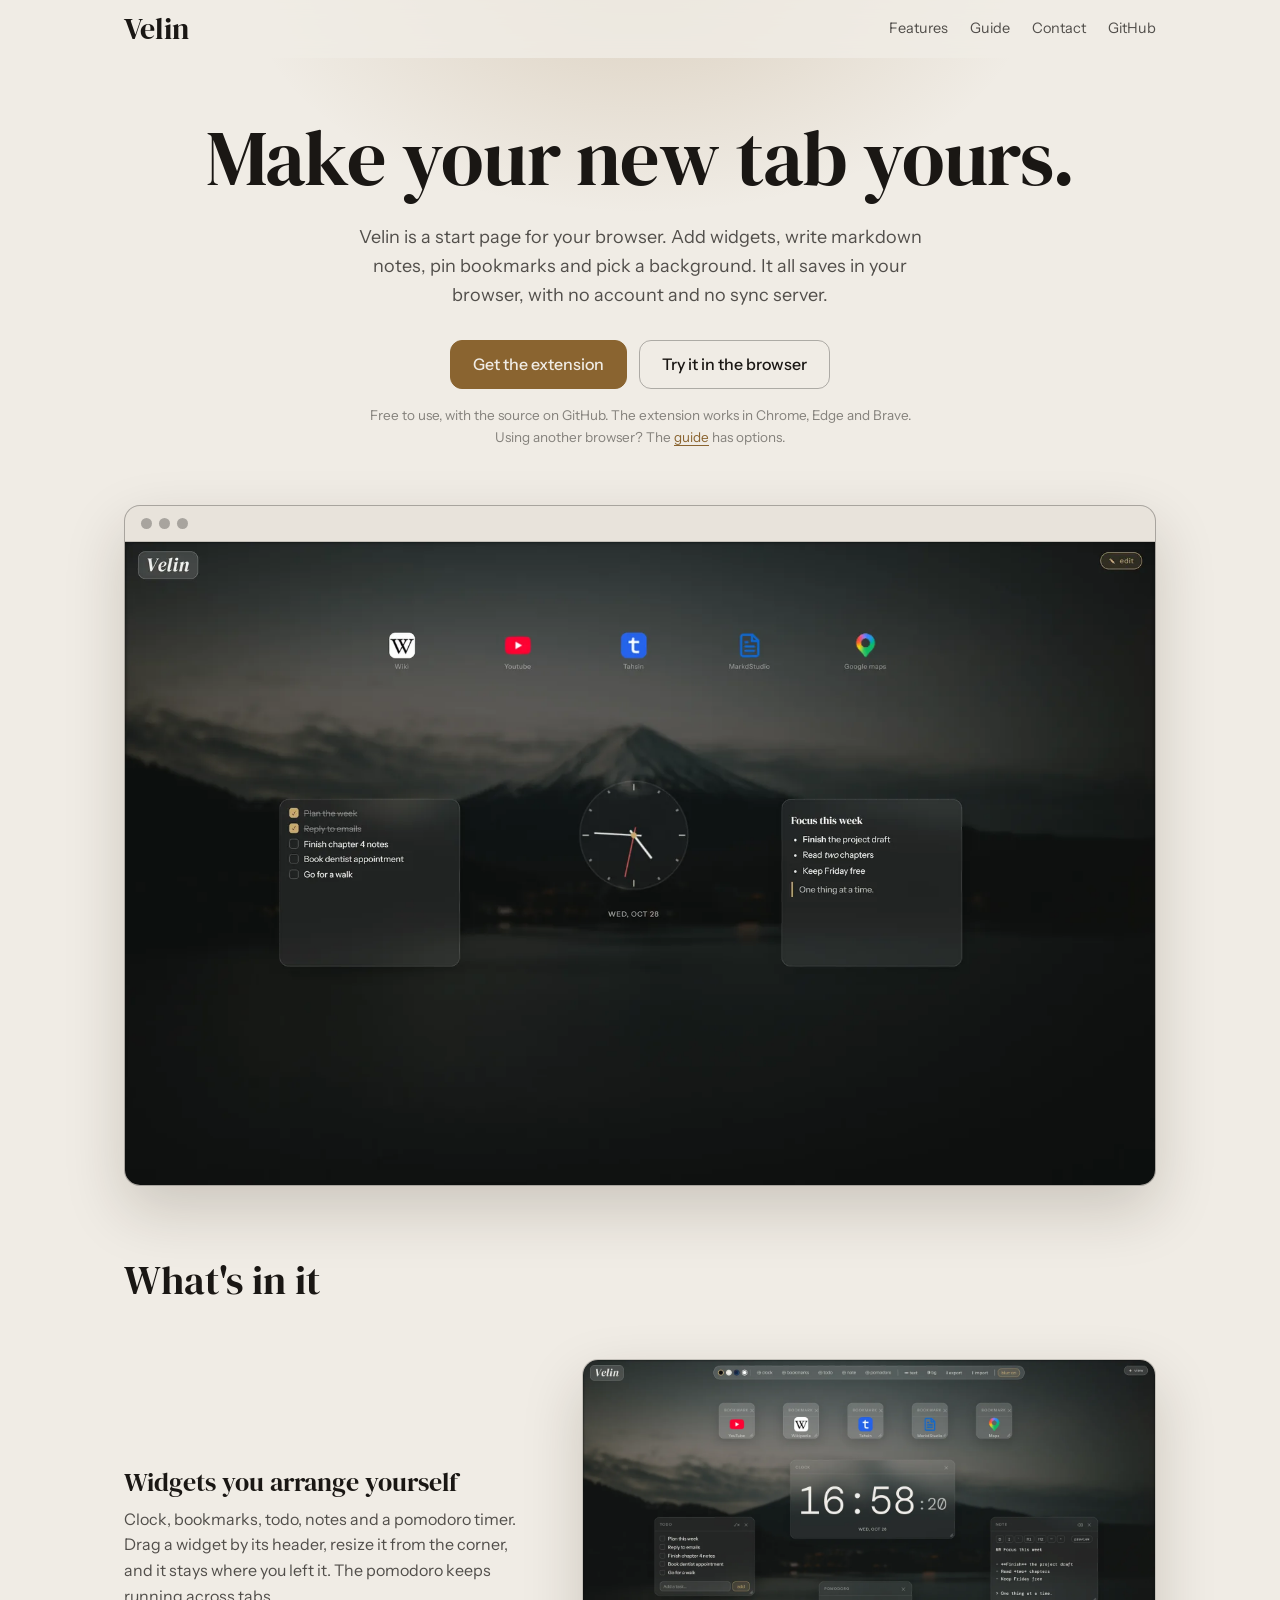
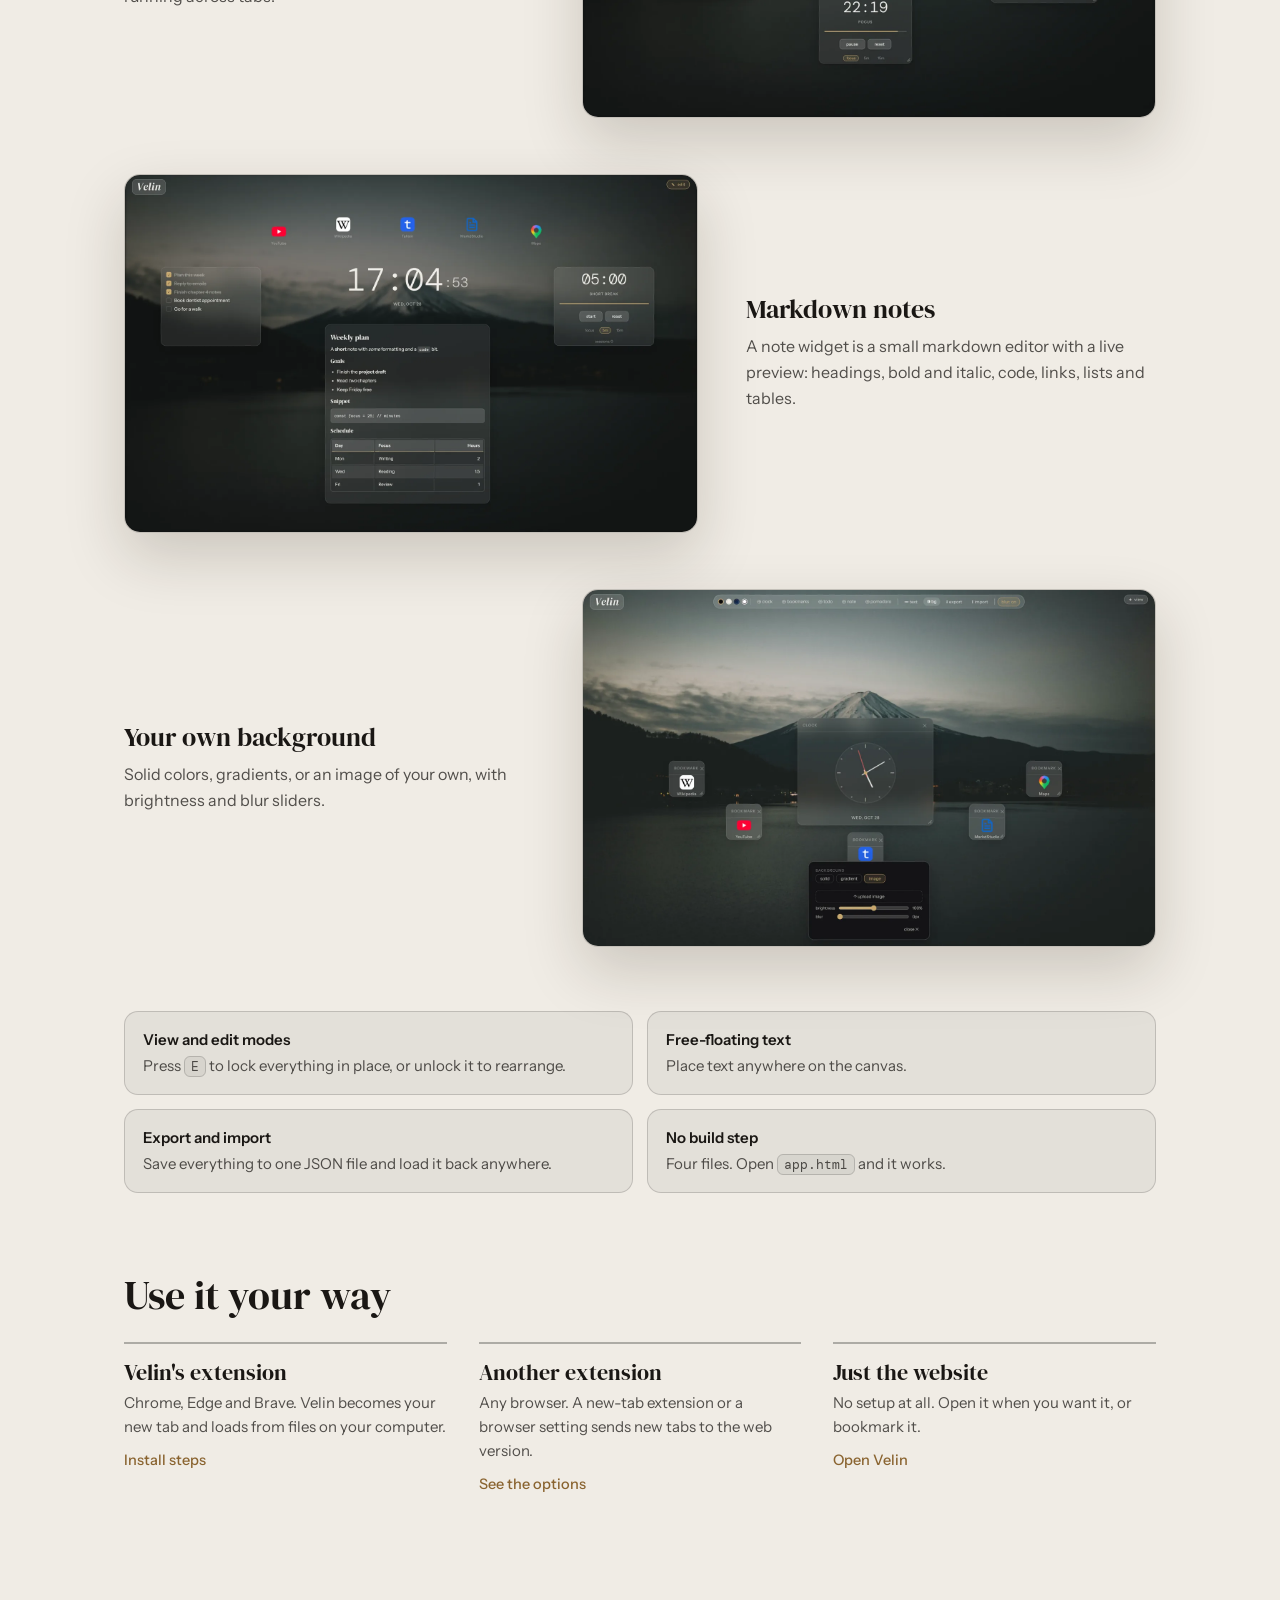
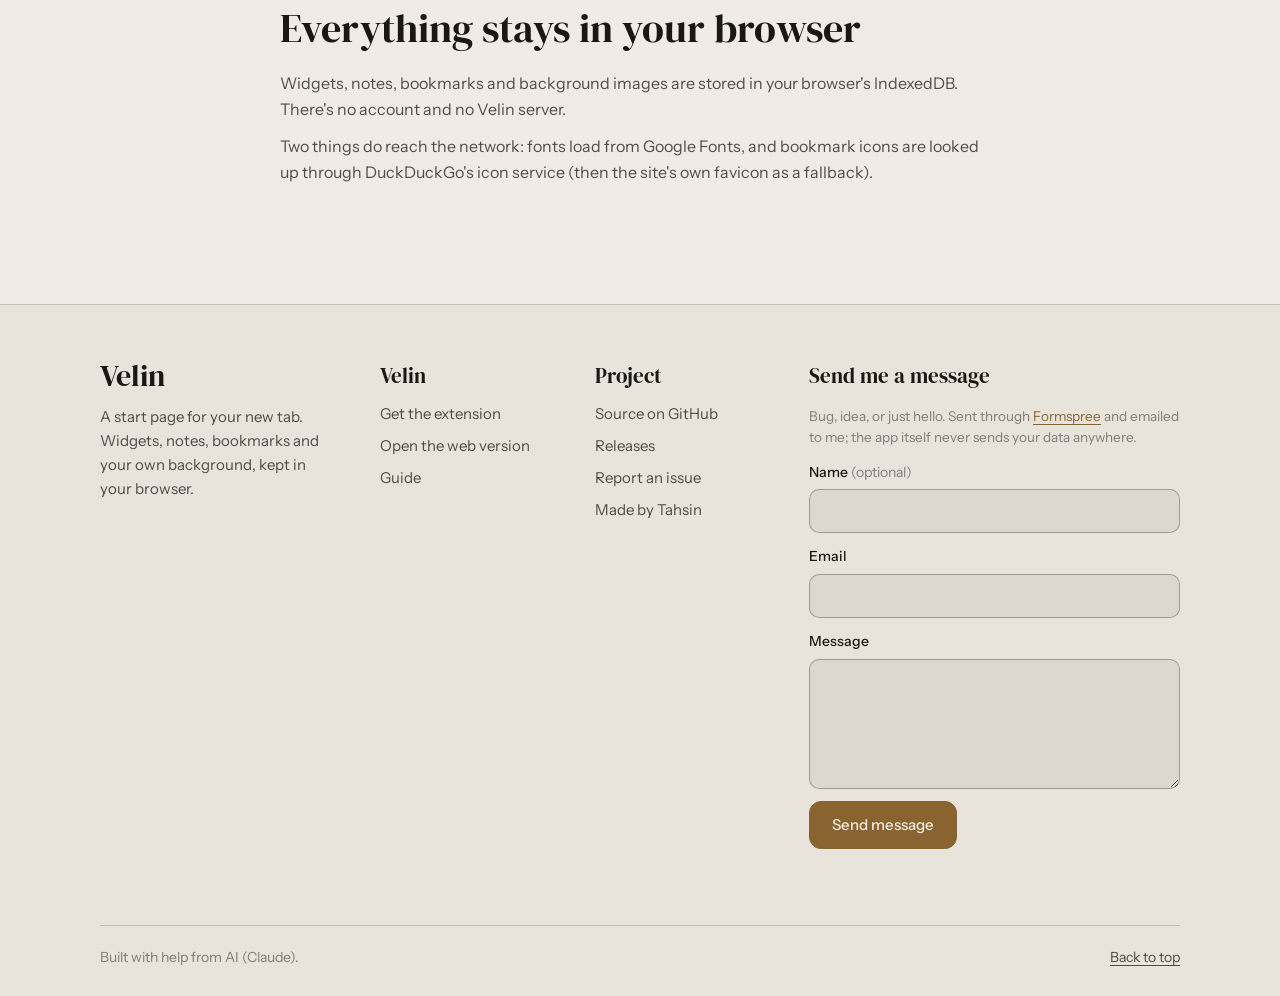
==== commit e7a1737d: "Changed images from `png` to `webp`" ====
--- a/index.html
+++ b/index.html
@@ -34,7 +34,7 @@
       <p class="fine">Free to use, with the source on GitHub. The extension works in Chrome, Edge and Brave. Using another browser? The <a href="./guide#without-extension">guide</a> has options.</p>
       <div class="frame">
         <div class="frame-bar" aria-hidden="true"><i></i><i></i><i></i></div>
-        <figure class="shot" data-file="hero.png"><img src="./screenshots/hero.png" width="1600" height="1000" alt="Velin as a new tab: a clock, a todo list, a note and bookmarks on a custom background"></figure>
+        <figure class="shot" data-file="hero.webp"><img src="./screenshots/hero.webp" width="1600" height="1000" alt="Velin as a new tab: a clock, a todo list, a note and bookmarks on a custom background"></figure>
       </div>
     </section>
 
@@ -42,13 +42,13 @@
       <h2>What's in it</h2>
       <div class="feature"><div class="copy"><h3>Widgets you arrange yourself</h3>
         <p>Clock, bookmarks, todo, notes and a pomodoro timer. Drag a widget by its header, resize it from the corner, and it stays where you left it. The pomodoro keeps running across tabs.</p></div>
-        <figure class="shot" data-file="widgets.png"><img src="./screenshots/widgets.png" width="1600" height="1000" loading="lazy" alt="Edit mode with the toolbar at the bottom and several widgets being arranged"></figure></div>
+        <figure class="shot" data-file="widgets.webp"><img src="./screenshots/widgets.webp" width="1600" height="1000" loading="lazy" alt="Edit mode with the toolbar at the bottom and several widgets being arranged"></figure></div>
       <div class="feature flip"><div class="copy"><h3>Markdown notes</h3>
         <p>A note widget is a small markdown editor with a live preview: headings, bold and italic, code, links, lists and tables.</p></div>
-        <figure class="shot" data-file="notes.png"><img src="./screenshots/notes.png" width="1600" height="1000" loading="lazy" alt="A note widget showing rendered markdown, including a table"></figure></div>
+        <figure class="shot" data-file="notes.webp"><img src="./screenshots/notes.webp" width="1600" height="1000" loading="lazy" alt="A note widget showing rendered markdown, including a table"></figure></div>
       <div class="feature"><div class="copy"><h3>Your own background</h3>
         <p>Solid colors, gradients, or an image of your own, with brightness and blur sliders.</p></div>
-        <figure class="shot" data-file="backgrounds.png"><img src="./screenshots/backgrounds.png" width="1600" height="1000" loading="lazy" alt="The background panel open, with an image background behind the widgets"></figure></div>
+        <figure class="shot" data-file="backgrounds.webp"><img src="./screenshots/backgrounds.webp" width="1600" height="1000" loading="lazy" alt="The background panel open, with an image background behind the widgets"></figure></div>
 
       <!-- Themes section hidden for now (screenshots: theme-dark/light/glass/bw.png). Add a four-up grid of those here to bring it back. -->
 
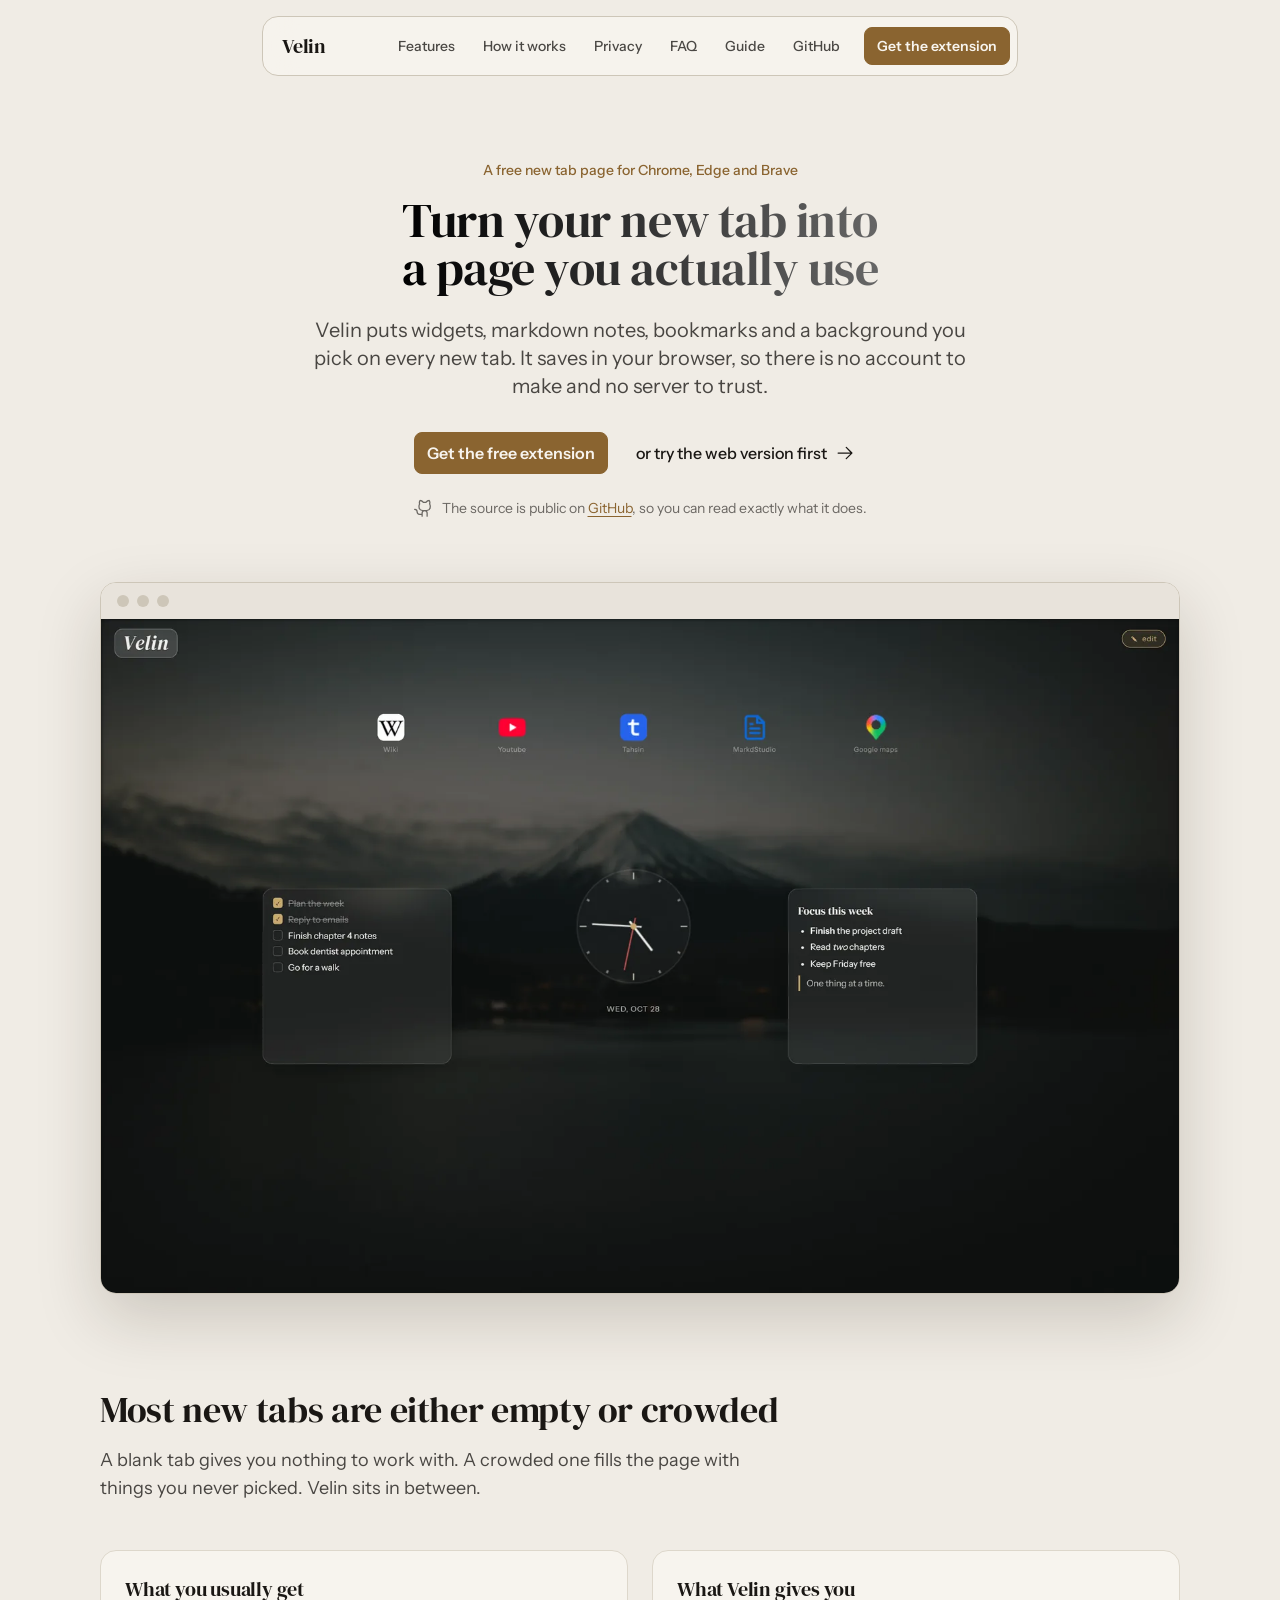
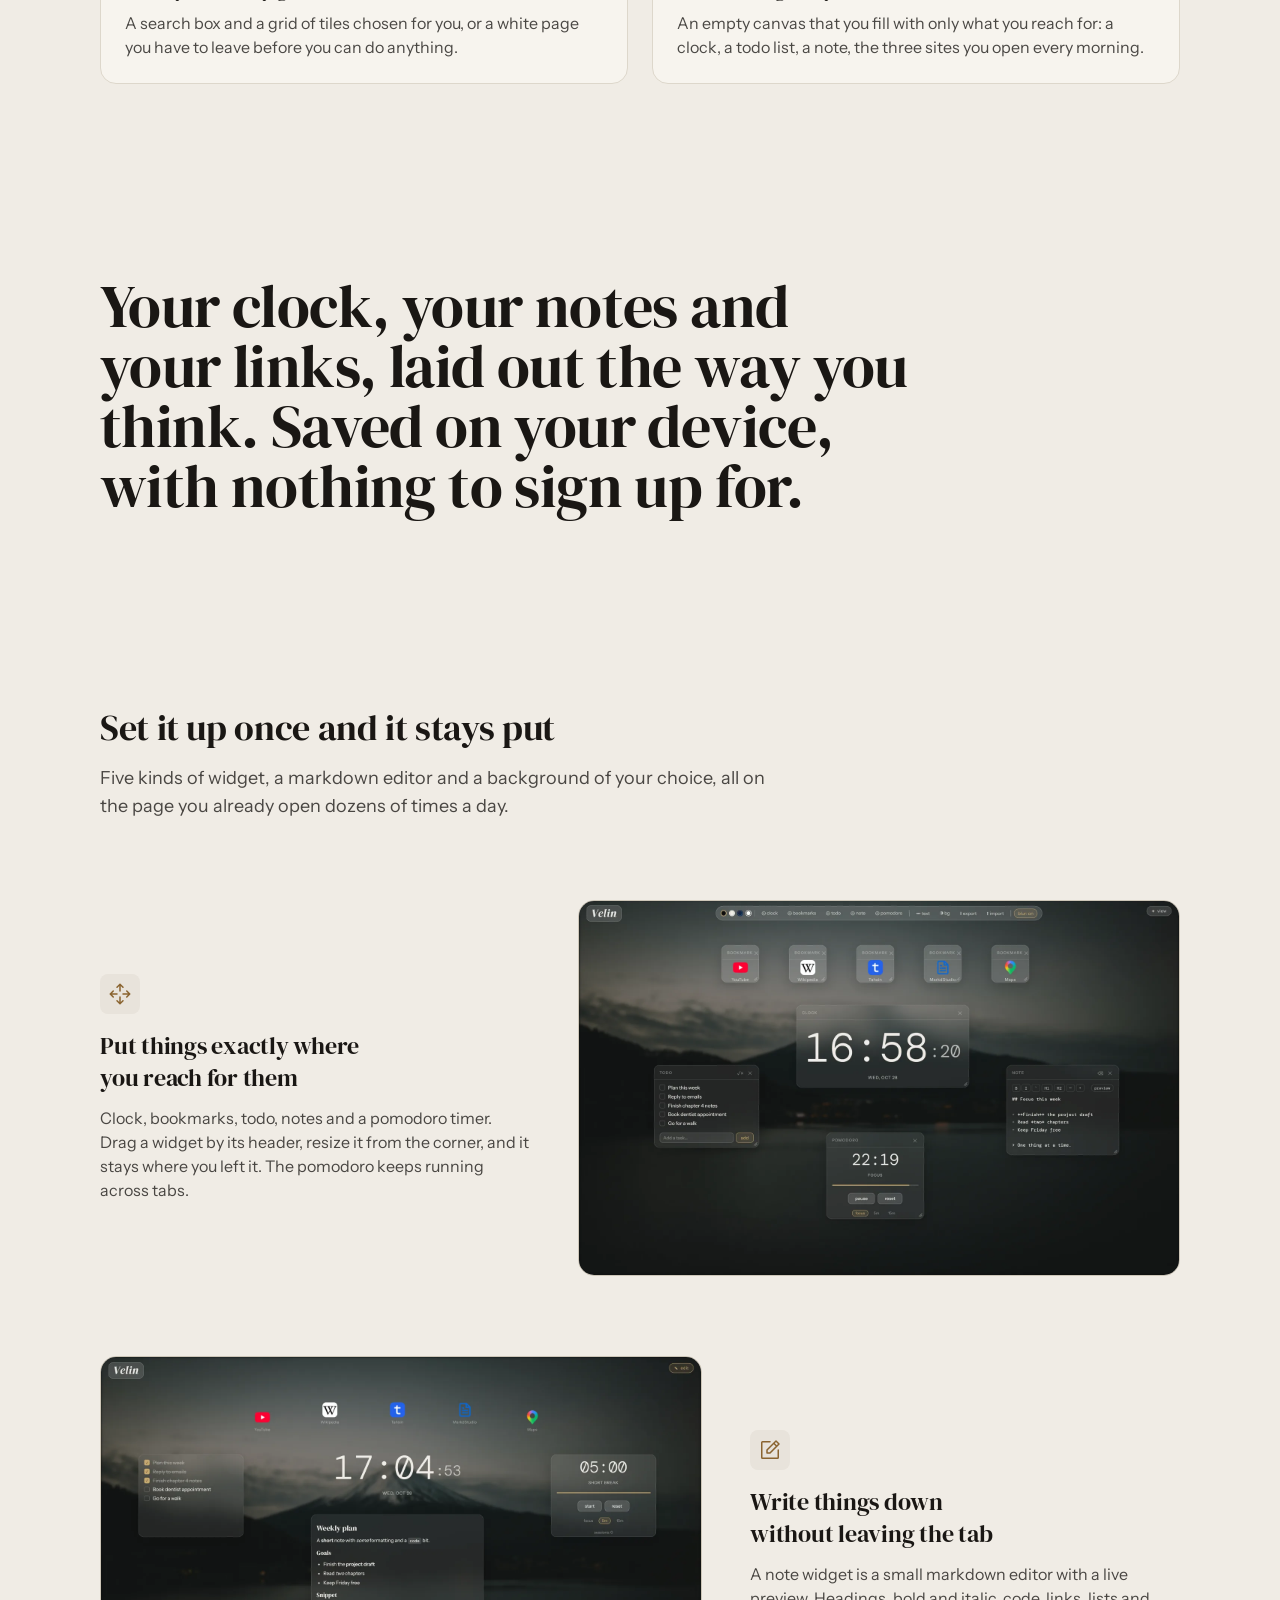
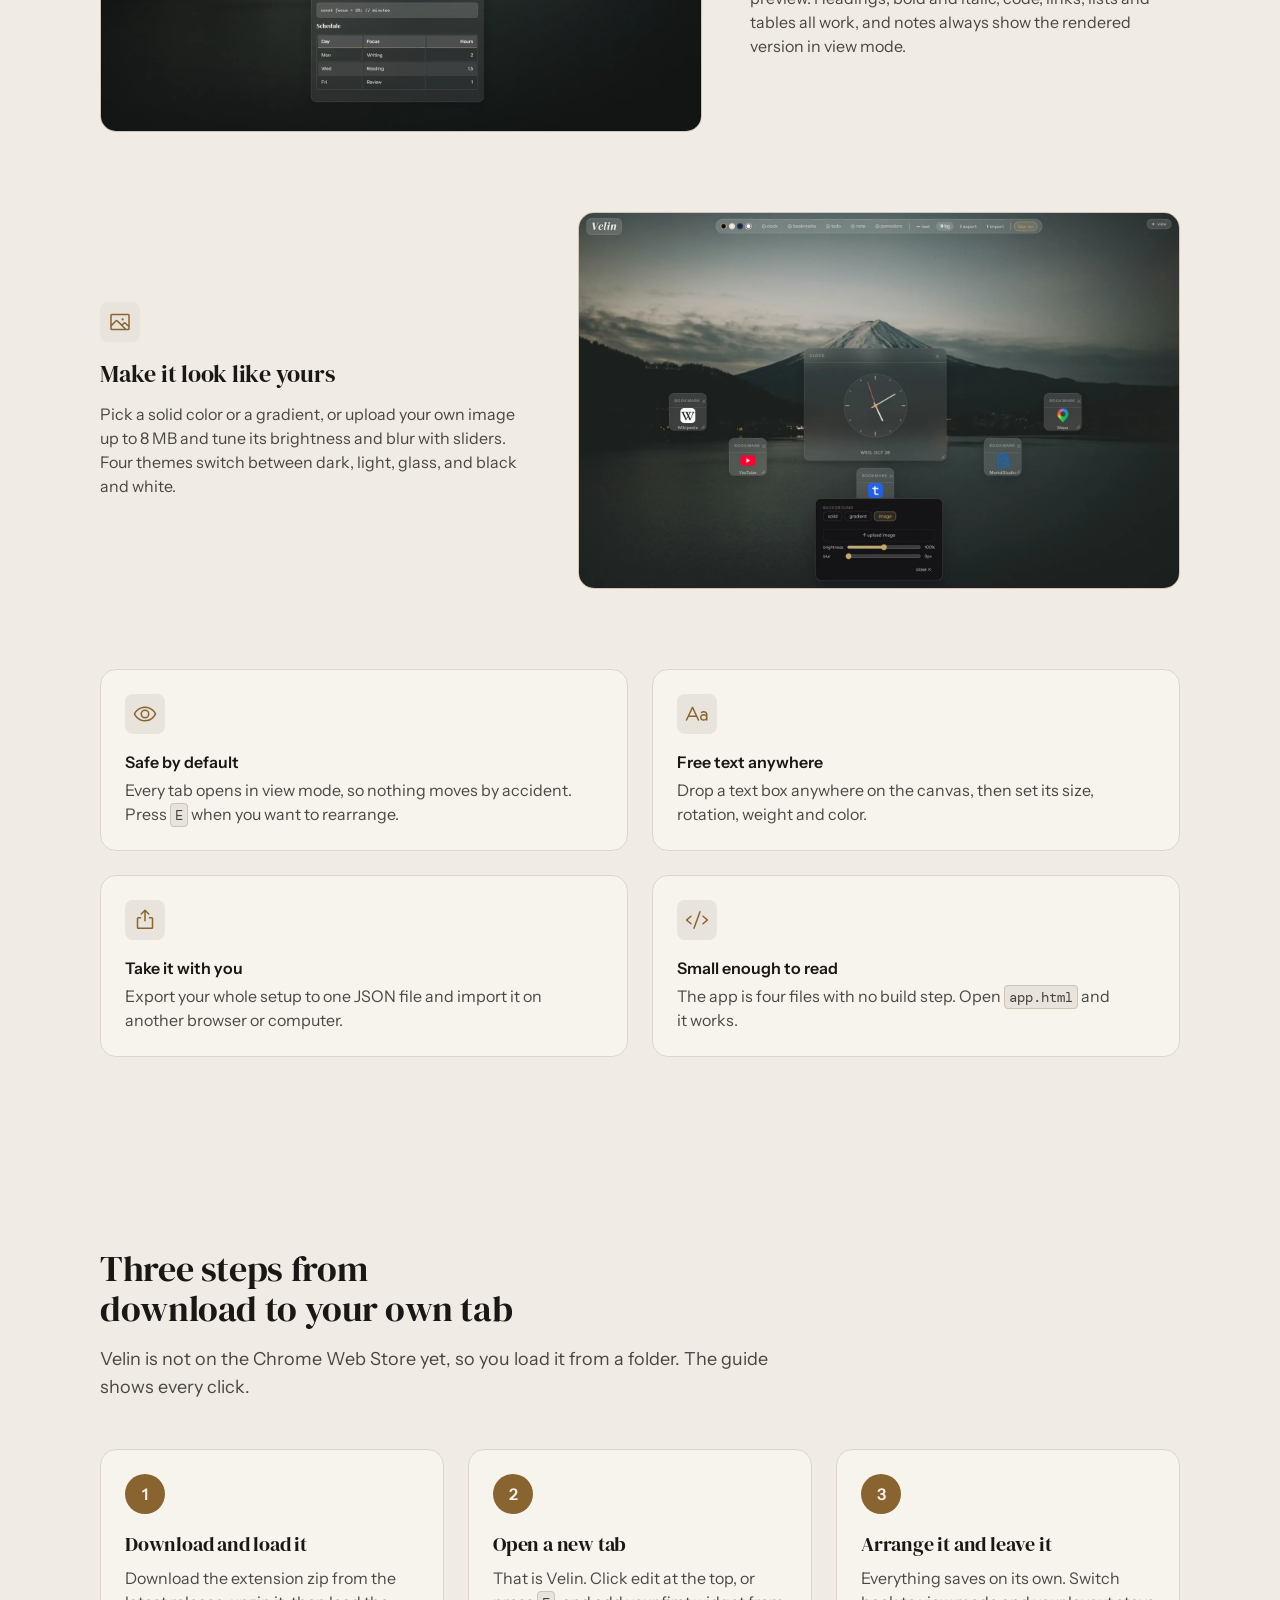
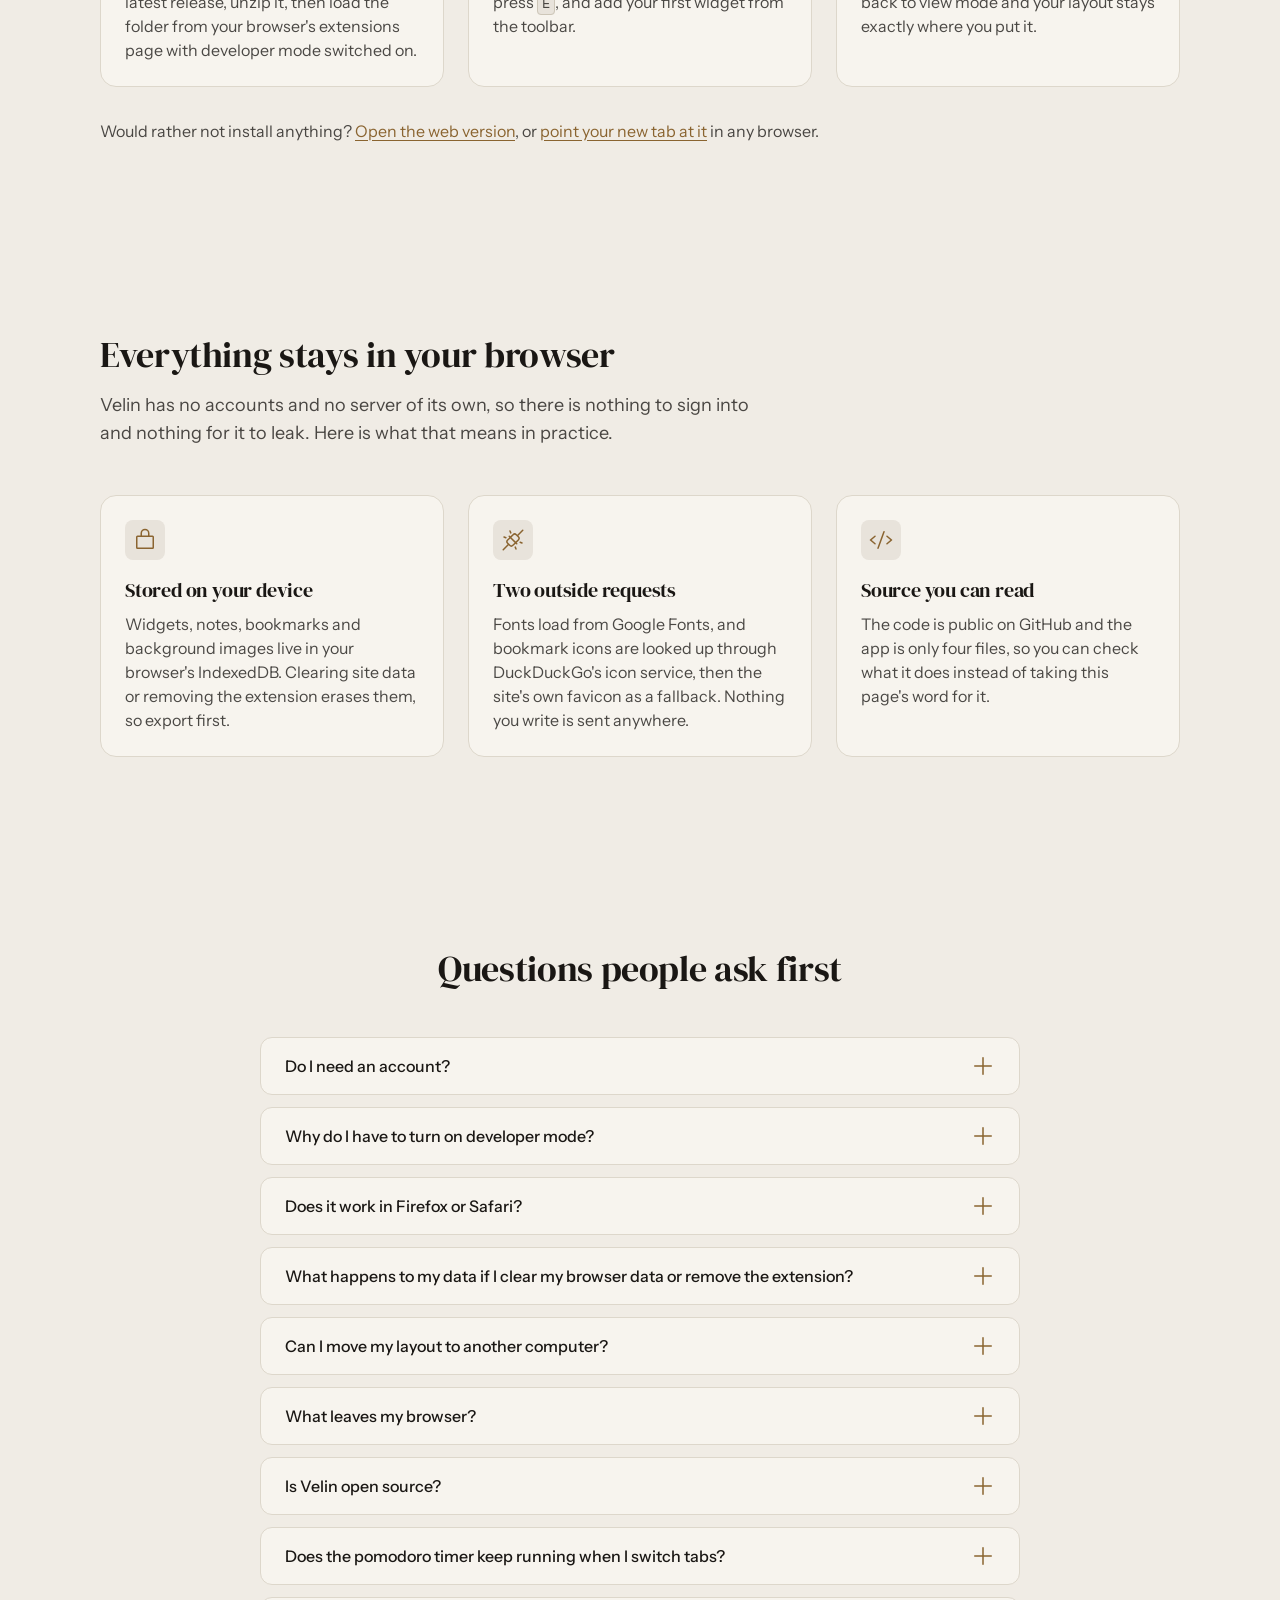
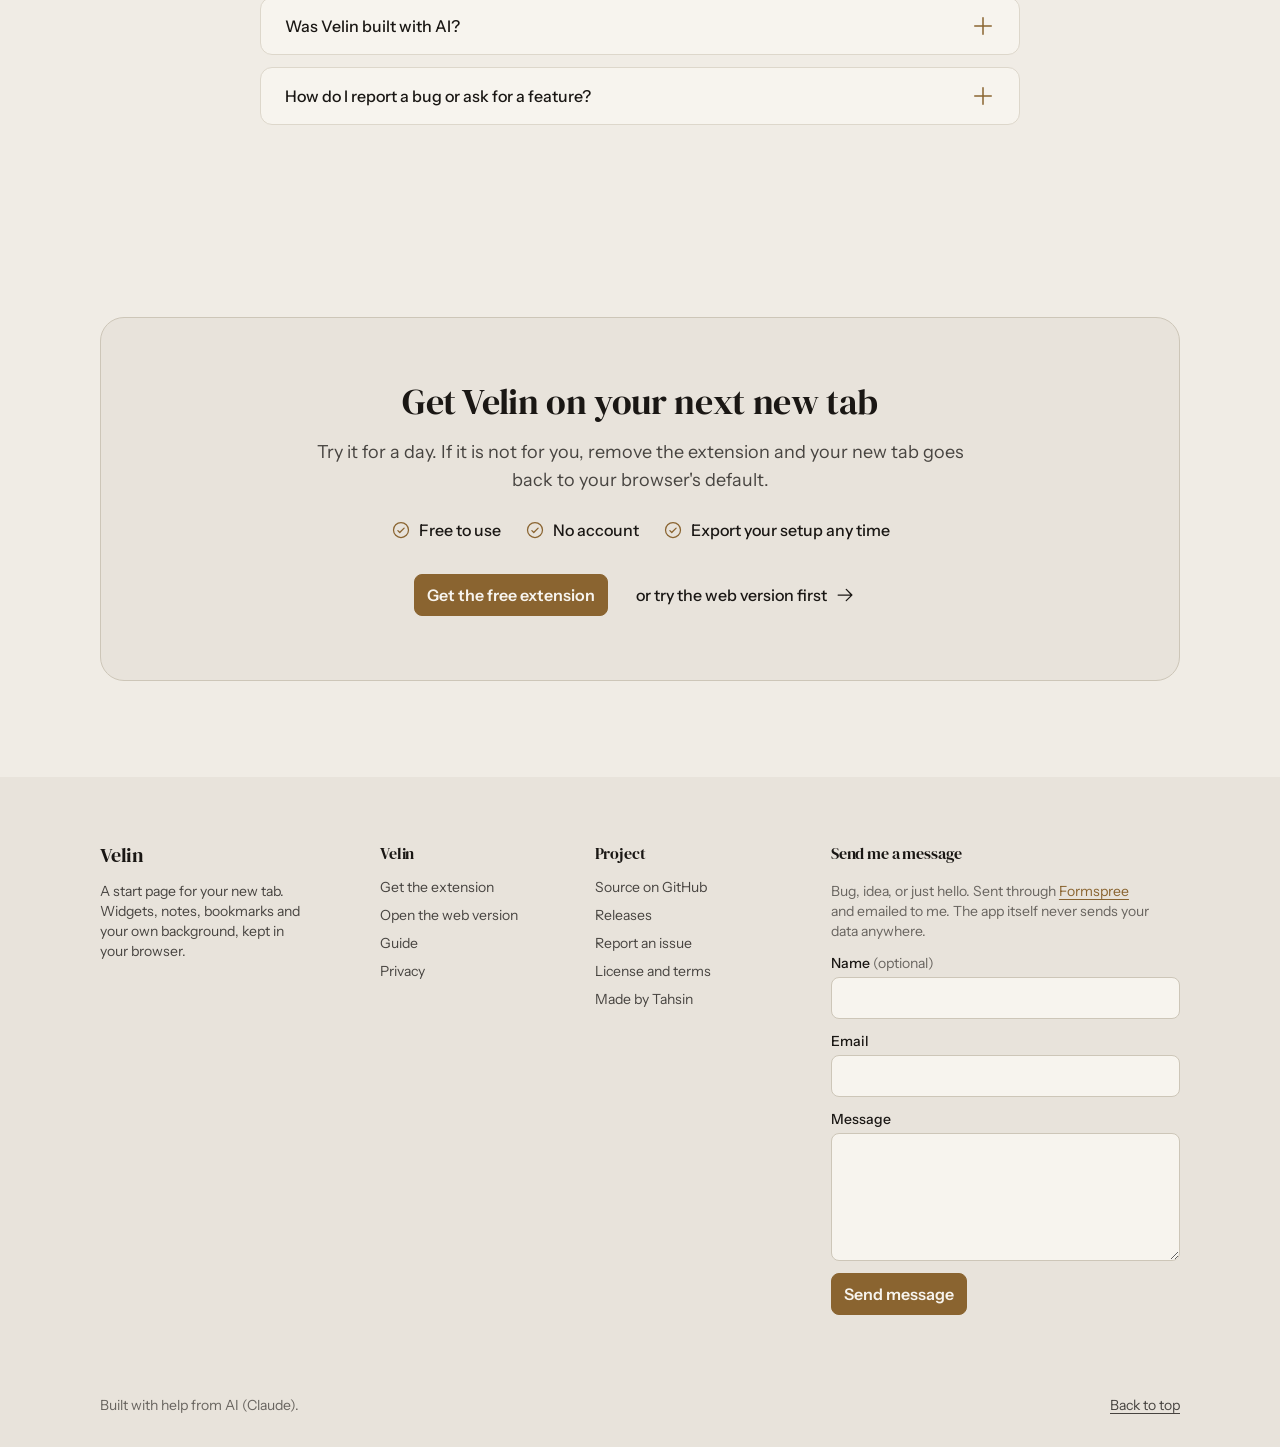
==== commit 2f464739: "Redesign home page and guide, add SEO files Home page - Rebuild index.html: floating nav, hero, prob" ====
--- a/index.html
+++ b/index.html
@@ -3,101 +3,271 @@
 <head>
   <meta charset="UTF-8">
   <meta name="viewport" content="width=device-width, initial-scale=1.0">
-  <title>Velin — a new-tab start page</title>
-  <meta name="description" content="Velin is a new-tab start page with widgets, markdown notes, bookmarks and custom backgrounds. Free to use, and everything stays in your browser.">
+  <script>document.documentElement.classList.add('js');</script>
+  <title>Velin - a customizable new tab page with widgets and notes</title>
+  <meta name="description" content="Velin turns your browser's new tab into widgets, markdown notes, bookmarks and a background you pick. Free, no account, and it all stays in your browser.">
+  <link rel="canonical" href="https://newvelintab.netlify.app/">
+  <meta name="theme-color" content="#131209">
+  <meta property="og:type" content="website">
+  <meta property="og:site_name" content="Velin">
+  <meta property="og:locale" content="en_US">
+  <meta property="og:title" content="Velin: a customizable new tab page">
+  <meta property="og:description" content="Widgets, markdown notes, bookmarks and your own background on every new tab. Free, no account, and it all stays in your browser.">
+  <meta property="og:url" content="https://newvelintab.netlify.app/">
+  <meta property="og:image" content="https://newvelintab.netlify.app/screenshots/og.jpg">
+  <meta property="og:image:width" content="1200">
+  <meta property="og:image:height" content="630">
+  <meta property="og:image:alt" content="Velin as a new tab: a clock, a todo list, a note and bookmarks on a custom background">
+  <meta name="twitter:card" content="summary_large_image">
+  <meta name="twitter:title" content="Velin: a customizable new tab page">
+  <meta name="twitter:description" content="Widgets, markdown notes, bookmarks and your own background on every new tab. Free, no account, and it all stays in your browser.">
+  <meta name="twitter:image" content="https://newvelintab.netlify.app/screenshots/og.jpg">
+  <link rel="apple-touch-icon" href="./icons/icon-128.png">
   <link rel="icon" href="./favicon-dark.svg" media="(prefers-color-scheme: dark)" type="image/svg+xml">
   <link rel="icon" href="./favicon-light.svg" media="(prefers-color-scheme: light)" type="image/svg+xml">
   <link rel="preconnect" href="https://fonts.googleapis.com">
   <link rel="preconnect" href="https://fonts.gstatic.com" crossorigin>
-  <link href="https://fonts.googleapis.com/css2?family=DM+Mono:wght@400;500&family=Instrument+Sans:wght@400;500;600&family=DM+Serif+Display:ital@0;1&display=swap" rel="stylesheet">
-  <link rel="stylesheet" href="./landing.css">
+  <link href="https://fonts.googleapis.com/css2?family=DM+Mono:wght@400;500&family=Instrument+Sans:wght@400;500;600&family=DM+Serif+Display&display=swap" rel="stylesheet">
+  <link rel="stylesheet" href="./home.css">
+  <script type="application/ld+json">{"@context":"https://schema.org","@graph":[{"@type":"WebSite","name":"Velin","url":"https://newvelintab.netlify.app/"},{"@type":"SoftwareApplication","name":"Velin","applicationCategory":"BrowserApplication","operatingSystem":"Chrome, Edge, Brave","url":"https://newvelintab.netlify.app/","image":"https://newvelintab.netlify.app/screenshots/og.jpg","description":"A new tab start page with widgets, markdown notes, bookmarks and custom backgrounds. Everything is stored in your browser.","featureList":["Draggable widgets: clock, bookmarks, todo, notes, pomodoro","Markdown notes with live preview","Custom backgrounds and themes","Export and import as JSON","No account, data stays in your browser"],"downloadUrl":"https://github.com/Tahsin2155/velin/releases/latest/download/velin-extension.zip","isAccessibleForFree":true,"author":{"@type":"Person","name":"Tahsin","url":"https://tahsin2155.github.io"},"offers":{"@type":"Offer","price":"0","priceCurrency":"USD"}}]}</script>
 </head>
 <body id="top">
-  <header class="nav">
+  <!-- Icons: Phosphor (MIT), inlined as one sprite -->
+  <svg width="0" height="0" style="position:absolute" aria-hidden="true" focusable="false"><defs><symbol id="i-arrow-right" viewBox="0 0 256 256" fill="currentColor"><path d="M221.66,133.66l-72,72a8,8,0,0,1-11.32-11.32L196.69,136H40a8,8,0,0,1,0-16H196.69L138.34,61.66a8,8,0,0,1,11.32-11.32l72,72A8,8,0,0,1,221.66,133.66Z"/></symbol><symbol id="i-github-logo" viewBox="0 0 256 256" fill="currentColor"><path d="M208.31,75.68A59.78,59.78,0,0,0,202.93,28,8,8,0,0,0,196,24a59.75,59.75,0,0,0-48,24H124A59.75,59.75,0,0,0,76,24a8,8,0,0,0-6.93,4,59.78,59.78,0,0,0-5.38,47.68A58.14,58.14,0,0,0,56,104v8a56.06,56.06,0,0,0,48.44,55.47A39.8,39.8,0,0,0,96,192v8H72a24,24,0,0,1-24-24A40,40,0,0,0,8,136a8,8,0,0,0,0,16,24,24,0,0,1,24,24,40,40,0,0,0,40,40H96v16a8,8,0,0,0,16,0V192a24,24,0,0,1,48,0v40a8,8,0,0,0,16,0V192a39.8,39.8,0,0,0-8.44-24.53A56.06,56.06,0,0,0,216,112v-8A58.14,58.14,0,0,0,208.31,75.68ZM200,112a40,40,0,0,1-40,40H112a40,40,0,0,1-40-40v-8a41.74,41.74,0,0,1,6.9-22.48A8,8,0,0,0,80,73.83a43.81,43.81,0,0,1,.79-33.58,43.88,43.88,0,0,1,32.32,20.06A8,8,0,0,0,119.82,64h32.35a8,8,0,0,0,6.74-3.69,43.87,43.87,0,0,1,32.32-20.06A43.81,43.81,0,0,1,192,73.83a8.09,8.09,0,0,0,1,7.65A41.72,41.72,0,0,1,200,104Z"/></symbol><symbol id="i-arrows-out-cardinal" viewBox="0 0 256 256" fill="currentColor"><path d="M90.34,61.66a8,8,0,0,1,0-11.32l32-32a8,8,0,0,1,11.32,0l32,32a8,8,0,0,1-11.32,11.32L136,43.31V96a8,8,0,0,1-16,0V43.31L101.66,61.66A8,8,0,0,1,90.34,61.66Zm64,132.68L136,212.69V160a8,8,0,0,0-16,0v52.69l-18.34-18.35a8,8,0,0,0-11.32,11.32l32,32a8,8,0,0,0,11.32,0l32-32a8,8,0,0,0-11.32-11.32Zm83.32-72-32-32a8,8,0,0,0-11.32,11.32L212.69,120H160a8,8,0,0,0,0,16h52.69l-18.35,18.34a8,8,0,0,0,11.32,11.32l32-32A8,8,0,0,0,237.66,122.34ZM43.31,136H96a8,8,0,0,0,0-16H43.31l18.35-18.34A8,8,0,0,0,50.34,90.34l-32,32a8,8,0,0,0,0,11.32l32,32a8,8,0,0,0,11.32-11.32Z"/></symbol><symbol id="i-note-pencil" viewBox="0 0 256 256" fill="currentColor"><path d="M229.66,58.34l-32-32a8,8,0,0,0-11.32,0l-96,96A8,8,0,0,0,88,128v32a8,8,0,0,0,8,8h32a8,8,0,0,0,5.66-2.34l96-96A8,8,0,0,0,229.66,58.34ZM124.69,152H104V131.31l64-64L188.69,88ZM200,76.69,179.31,56,192,43.31,212.69,64ZM224,128v80a16,16,0,0,1-16,16H48a16,16,0,0,1-16-16V48A16,16,0,0,1,48,32h80a8,8,0,0,1,0,16H48V208H208V128a8,8,0,0,1,16,0Z"/></symbol><symbol id="i-image" viewBox="0 0 256 256" fill="currentColor"><path d="M216,40H40A16,16,0,0,0,24,56V200a16,16,0,0,0,16,16H216a16,16,0,0,0,16-16V56A16,16,0,0,0,216,40Zm0,16V158.75l-26.07-26.06a16,16,0,0,0-22.63,0l-20,20-44-44a16,16,0,0,0-22.62,0L40,149.37V56ZM40,172l52-52,80,80H40Zm176,28H194.63l-36-36,20-20L216,181.38V200ZM144,100a12,12,0,1,1,12,12A12,12,0,0,1,144,100Z"/></symbol><symbol id="i-eye" viewBox="0 0 256 256" fill="currentColor"><path d="M247.31,124.76c-.35-.79-8.82-19.58-27.65-38.41C194.57,61.26,162.88,48,128,48S61.43,61.26,36.34,86.35C17.51,105.18,9,124,8.69,124.76a8,8,0,0,0,0,6.5c.35.79,8.82,19.57,27.65,38.4C61.43,194.74,93.12,208,128,208s66.57-13.26,91.66-38.34c18.83-18.83,27.3-37.61,27.65-38.4A8,8,0,0,0,247.31,124.76ZM128,192c-30.78,0-57.67-11.19-79.93-33.25A133.47,133.47,0,0,1,25,128,133.33,133.33,0,0,1,48.07,97.25C70.33,75.19,97.22,64,128,64s57.67,11.19,79.93,33.25A133.46,133.46,0,0,1,231.05,128C223.84,141.46,192.43,192,128,192Zm0-112a48,48,0,1,0,48,48A48.05,48.05,0,0,0,128,80Zm0,80a32,32,0,1,1,32-32A32,32,0,0,1,128,160Z"/></symbol><symbol id="i-text-aa" viewBox="0 0 256 256" fill="currentColor"><path d="M87.24,52.59a8,8,0,0,0-14.48,0l-64,136a8,8,0,1,0,14.48,6.81L39.9,160h80.2l16.66,35.4a8,8,0,1,0,14.48-6.81ZM47.43,144,80,74.79,112.57,144ZM200,96c-12.76,0-22.73,3.47-29.63,10.32a8,8,0,0,0,11.26,11.36c3.8-3.77,10-5.68,18.37-5.68,13.23,0,24,9,24,20v3.22A42.76,42.76,0,0,0,200,128c-22.06,0-40,16.15-40,36s17.94,36,40,36a42.73,42.73,0,0,0,24-7.25,8,8,0,0,0,16-.75V132C240,112.15,222.06,96,200,96Zm0,88c-13.23,0-24-9-24-20s10.77-20,24-20,24,9,24,20S213.23,184,200,184Z"/></symbol><symbol id="i-export" viewBox="0 0 256 256" fill="currentColor"><path d="M216,112v96a16,16,0,0,1-16,16H56a16,16,0,0,1-16-16V112A16,16,0,0,1,56,96H80a8,8,0,0,1,0,16H56v96H200V112H176a8,8,0,0,1,0-16h24A16,16,0,0,1,216,112ZM93.66,69.66,120,43.31V136a8,8,0,0,0,16,0V43.31l26.34,26.35a8,8,0,0,0,11.32-11.32l-40-40a8,8,0,0,0-11.32,0l-40,40A8,8,0,0,0,93.66,69.66Z"/></symbol><symbol id="i-code" viewBox="0 0 256 256" fill="currentColor"><path d="M69.12,94.15,28.5,128l40.62,33.85a8,8,0,1,1-10.24,12.29l-48-40a8,8,0,0,1,0-12.29l48-40a8,8,0,0,1,10.24,12.3Zm176,27.7-48-40a8,8,0,1,0-10.24,12.3L227.5,128l-40.62,33.85a8,8,0,1,0,10.24,12.29l48-40a8,8,0,0,0,0-12.29ZM162.73,32.48a8,8,0,0,0-10.25,4.79l-64,176a8,8,0,0,0,4.79,10.26A8.14,8.14,0,0,0,96,224a8,8,0,0,0,7.52-5.27l64-176A8,8,0,0,0,162.73,32.48Z"/></symbol><symbol id="i-lock-simple" viewBox="0 0 256 256" fill="currentColor"><path d="M208,80H176V56a48,48,0,0,0-96,0V80H48A16,16,0,0,0,32,96V208a16,16,0,0,0,16,16H208a16,16,0,0,0,16-16V96A16,16,0,0,0,208,80ZM96,56a32,32,0,0,1,64,0V80H96ZM208,208H48V96H208V208Z"/></symbol><symbol id="i-plugs-connected" viewBox="0 0 256 256" fill="currentColor"><path d="M237.66,18.34a8,8,0,0,0-11.32,0l-52.4,52.41-5.37-5.38a32.05,32.05,0,0,0-45.26,0L100,88.69l-6.34-6.35A8,8,0,0,0,82.34,93.66L88.69,100,65.37,123.31a32,32,0,0,0,0,45.26l5.38,5.37-52.41,52.4a8,8,0,0,0,11.32,11.32l52.4-52.41,5.37,5.38a32,32,0,0,0,45.26,0L156,167.31l6.34,6.35a8,8,0,0,0,11.32-11.32L167.31,156l23.32-23.31a32,32,0,0,0,0-45.26l-5.38-5.37,52.41-52.4A8,8,0,0,0,237.66,18.34Zm-116.29,161a16,16,0,0,1-22.62,0L76.69,157.25a16,16,0,0,1,0-22.62L100,111.31,144.69,156Zm57.94-57.94L156,144.69,111.31,100l23.32-23.31a16,16,0,0,1,22.62,0l22.06,22A16,16,0,0,1,179.31,121.37ZM88.57,35A8,8,0,0,1,103.43,29l8,20A8,8,0,0,1,96.57,55ZM24.57,93A8,8,0,0,1,35,88.57l20,8A8,8,0,0,1,49,111.43l-20-8A8,8,0,0,1,24.57,93ZM231.43,163a8,8,0,0,1-10.4,4.46l-20-8A8,8,0,1,1,207,144.57l20,8A8,8,0,0,1,231.43,163Zm-64,58.06A8,8,0,0,1,152.57,227l-8-20A8,8,0,0,1,159.43,201Z"/></symbol><symbol id="i-check-circle" viewBox="0 0 256 256" fill="currentColor"><path d="M173.66,98.34a8,8,0,0,1,0,11.32l-56,56a8,8,0,0,1-11.32,0l-24-24a8,8,0,0,1,11.32-11.32L112,148.69l50.34-50.35A8,8,0,0,1,173.66,98.34ZM232,128A104,104,0,1,1,128,24,104.11,104.11,0,0,1,232,128Zm-16,0a88,88,0,1,0-88,88A88.1,88.1,0,0,0,216,128Z"/></symbol><symbol id="i-plus" viewBox="0 0 256 256" fill="currentColor"><path d="M224,128a8,8,0,0,1-8,8H136v80a8,8,0,0,1-16,0V136H40a8,8,0,0,1,0-16h80V40a8,8,0,0,1,16,0v80h80A8,8,0,0,1,224,128Z"/></symbol></defs></svg>
+
+  <a class="skip" href="#main">Skip to main content</a>
+
+  <header class="nav" id="nav">
     <a class="brand" href="./">Velin</a>
-    <nav>
-      <a href="./#features">Features</a>
-      <a href="./guide">Guide</a>
-      <a href="#contact">Contact</a>
-      <a href="https://github.com/Tahsin2155/velin">GitHub</a>
+    <nav class="nav-links" id="nav-links" aria-label="Primary">
+      <a href="#features" style="--i:0">Features</a>
+      <a href="#how" style="--i:1">How it works</a>
+      <a href="#privacy" style="--i:2">Privacy</a>
+      <a href="#faq" style="--i:3">FAQ</a>
+      <a href="./guide" style="--i:4">Guide</a>
+      <a href="https://github.com/Tahsin2155/velin" style="--i:5">GitHub</a>
+      <a class="btn primary sm" href="./guide#install" style="--i:6">Get the extension</a>
     </nav>
+    <button class="menu-toggle" type="button" aria-expanded="false" aria-controls="nav-links" aria-label="Open menu"><span></span><span></span></button>
   </header>
 
-  <main>
+  <main id="main" tabindex="-1">
+
+    <!-- 1. Hero -->
     <section class="hero">
-      <h1>Make your new tab yours.</h1>
-      <p class="lead">Velin is a start page for your browser. Add widgets, write markdown notes, pin bookmarks and pick a background. It all saves in your browser, with no account and no sync server.</p>
-      <div class="cta">
-        <a class="btn primary" href="./guide#install">Get the extension</a>
-        <a class="btn" href="./app">Try it in the browser</a>
-      </div>
-      <p class="fine">Free to use, with the source on GitHub. The extension works in Chrome, Edge and Brave. Using another browser? The <a href="./guide#without-extension">guide</a> has options.</p>
-      <div class="frame">
-        <div class="frame-bar" aria-hidden="true"><i></i><i></i><i></i></div>
-        <figure class="shot" data-file="hero.webp"><img src="./screenshots/hero.webp" width="1600" height="1000" alt="Velin as a new tab: a clock, a todo list, a note and bookmarks on a custom background"></figure>
-      </div>
-    </section>
-
-    <section id="features" class="section">
-      <h2>What's in it</h2>
-      <div class="feature"><div class="copy"><h3>Widgets you arrange yourself</h3>
-        <p>Clock, bookmarks, todo, notes and a pomodoro timer. Drag a widget by its header, resize it from the corner, and it stays where you left it. The pomodoro keeps running across tabs.</p></div>
-        <figure class="shot" data-file="widgets.webp"><img src="./screenshots/widgets.webp" width="1600" height="1000" loading="lazy" alt="Edit mode with the toolbar at the bottom and several widgets being arranged"></figure></div>
-      <div class="feature flip"><div class="copy"><h3>Markdown notes</h3>
-        <p>A note widget is a small markdown editor with a live preview: headings, bold and italic, code, links, lists and tables.</p></div>
-        <figure class="shot" data-file="notes.webp"><img src="./screenshots/notes.webp" width="1600" height="1000" loading="lazy" alt="A note widget showing rendered markdown, including a table"></figure></div>
-      <div class="feature"><div class="copy"><h3>Your own background</h3>
-        <p>Solid colors, gradients, or an image of your own, with brightness and blur sliders.</p></div>
-        <figure class="shot" data-file="backgrounds.webp"><img src="./screenshots/backgrounds.webp" width="1600" height="1000" loading="lazy" alt="The background panel open, with an image background behind the widgets"></figure></div>
-
-      <!-- Themes section hidden for now (screenshots: theme-dark/light/glass/bw.png). Add a four-up grid of those here to bring it back. -->
-
-      <ul class="also">
-        <li><b>View and edit modes</b>Press <kbd>E</kbd> to lock everything in place, or unlock it to rearrange.</li>
-        <li><b>Free-floating text</b>Place text anywhere on the canvas.</li>
-        <li><b>Export and import</b>Save everything to one JSON file and load it back anywhere.</li>
-        <li><b>No build step</b>Four files. Open <code>app.html</code> and it works.</li>
-      </ul>
-    </section>
-
-    <section class="section">
-      <h2>Use it your way</h2>
-      <div class="ways">
-        <a href="./guide#install"><h3>Velin's extension</h3><p>Chrome, Edge and Brave. Velin becomes your new tab and loads from files on your computer.</p><span>Install steps</span></a>
-        <a href="./guide#without-extension"><h3>Another extension</h3><p>Any browser. A new-tab extension or a browser setting sends new tabs to the web version.</p><span>See the options</span></a>
-        <a href="./app"><h3>Just the website</h3><p>No setup at all. Open it when you want it, or bookmark it.</p><span>Open Velin</span></a>
-      </div>
-    </section>
-
-    <section class="section narrow">
-      <h2>Everything stays in your browser</h2>
-      <p>Widgets, notes, bookmarks and background images are stored in your browser's IndexedDB. There's no account and no Velin server.</p>
-      <p>Two things do reach the network: fonts load from Google Fonts, and bookmark icons are looked up through DuckDuckGo's icon service (then the site's own favicon as a fallback).</p>
+      <div class="wrap">
+        <p class="eyebrow">A free new tab page for Chrome, Edge and Brave</p>
+        <h1>Turn your new tab into<br class="br-d"> a page you actually use</h1>
+        <p class="sub">Velin puts widgets, markdown notes, bookmarks and a background you pick on every new tab. It saves in your browser, so there is no account to make and no server to trust.</p>
+        <div class="cta">
+          <a class="btn primary" href="./guide#install">Get the free extension</a>
+          <a class="textlink" href="./app">or try the web version first <svg class="ic" aria-hidden="true"><use href="#i-arrow-right"/></svg></a>
+        </div>
+        <p class="proof"><svg class="ic" aria-hidden="true"><use href="#i-github-logo"/></svg><span>The source is public on <a href="https://github.com/Tahsin2155/velin">GitHub</a>, so you can read exactly what it does.</span></p>
+        <div class="frame reveal">
+          <div class="frame-bar" aria-hidden="true"><i></i><i></i><i></i></div>
+          <figure class="shot" data-file="hero.webp"><img src="./screenshots/hero.webp" width="1600" height="1000" fetchpriority="high" alt="Velin as a new tab: a clock, a todo list, a note and bookmarks on a custom background"></figure>
+        </div>
+      </div>
+    </section>
+
+    <!-- 2. Problem to solution -->
+    <section class="section" id="why">
+      <div class="wrap">
+        <div class="head reveal">
+          <h2>Most new tabs are either empty or crowded</h2>
+          <p>A blank tab gives you nothing to work with. A crowded one fills the page with things you never picked. Velin sits in between.</p>
+        </div>
+        <div class="duo">
+          <div class="card reveal">
+            <h3>What you usually get</h3>
+            <p>A search box and a grid of tiles chosen for you, or a white page you have to leave before you can do anything.</p>
+          </div>
+          <div class="card reveal">
+            <h3>What Velin gives you</h3>
+            <p>An empty canvas that you fill with only what you reach for: a clock, a todo list, a note, the three sites you open every morning.</p>
+          </div>
+        </div>
+      </div>
+    </section>
+
+    <!-- 3. Tagline reveal -->
+    <section class="tagline" aria-label="Velin in one line">
+      <div class="wrap">
+        <p id="tagline-text">Your clock, your notes and your links, laid out the way you think. Saved on your device, with nothing to sign up for.</p>
+      </div>
+    </section>
+
+    <!-- 4. Benefits -->
+    <section class="section" id="features">
+      <div class="wrap">
+        <div class="head reveal">
+          <h2>Set it up once and it stays put</h2>
+          <p>Five kinds of widget, a markdown editor and a background of your choice, all on the page you already open dozens of times a day.</p>
+        </div>
+
+        <div class="feature reveal">
+          <div class="copy">
+            <span class="badge"><svg class="ic" aria-hidden="true"><use href="#i-arrows-out-cardinal"/></svg></span>
+            <h3>Put things exactly where you reach for them</h3>
+            <p>Clock, bookmarks, todo, notes and a pomodoro timer. Drag a widget by its header, resize it from the corner, and it stays where you left it. The pomodoro keeps running across tabs.</p>
+          </div>
+          <figure class="shot" data-file="widgets.webp"><img src="./screenshots/widgets.webp" width="1600" height="1000" loading="lazy" alt="Edit mode with the toolbar at the bottom and several widgets being arranged"></figure>
+        </div>
+
+        <div class="feature flip reveal">
+          <div class="copy">
+            <span class="badge"><svg class="ic" aria-hidden="true"><use href="#i-note-pencil"/></svg></span>
+            <h3>Write things down without leaving the tab</h3>
+            <p>A note widget is a small markdown editor with a live preview. Headings, bold and italic, code, links, lists and tables all work, and notes always show the rendered version in view mode.</p>
+          </div>
+          <figure class="shot" data-file="notes.webp"><img src="./screenshots/notes.webp" width="1600" height="1000" loading="lazy" alt="A note widget showing rendered markdown, including a table"></figure>
+        </div>
+
+        <div class="feature reveal">
+          <div class="copy">
+            <span class="badge"><svg class="ic" aria-hidden="true"><use href="#i-image"/></svg></span>
+            <h3>Make it look like yours</h3>
+            <p>Pick a solid color or a gradient, or upload your own image up to 8 MB and tune its brightness and blur with sliders. Four themes switch between dark, light, glass, and black and white.</p>
+          </div>
+          <figure class="shot" data-file="backgrounds.webp"><img src="./screenshots/backgrounds.webp" width="1600" height="1000" loading="lazy" alt="The background panel open, with an image background behind the widgets"></figure>
+        </div>
+
+        <ul class="also">
+          <li class="card reveal"><span class="badge"><svg class="ic" aria-hidden="true"><use href="#i-eye"/></svg></span><b>Safe by default</b>Every tab opens in view mode, so nothing moves by accident. Press <kbd>E</kbd> when you want to rearrange.</li>
+          <li class="card reveal"><span class="badge"><svg class="ic" aria-hidden="true"><use href="#i-text-aa"/></svg></span><b>Free text anywhere</b>Drop a text box anywhere on the canvas, then set its size, rotation, weight and color.</li>
+          <li class="card reveal"><span class="badge"><svg class="ic" aria-hidden="true"><use href="#i-export"/></svg></span><b>Take it with you</b>Export your whole setup to one JSON file and import it on another browser or computer.</li>
+          <li class="card reveal"><span class="badge"><svg class="ic" aria-hidden="true"><use href="#i-code"/></svg></span><b>Small enough to read</b>The app is four files with no build step. Open <code>app.html</code> and it works.</li>
+        </ul>
+      </div>
+    </section>
+
+    <!-- 5. How it works -->
+    <section class="section" id="how">
+      <div class="wrap">
+        <div class="head reveal">
+          <h2>Three steps from download to your own tab</h2>
+          <p>Velin is not on the Chrome Web Store yet, so you load it from a folder. The guide shows every click.</p>
+        </div>
+        <ol class="steps">
+          <li class="card reveal"><span class="num">1</span><h3>Download and load it</h3><p>Download the extension zip from the latest release, unzip it, then load the folder from your browser's extensions page with developer mode switched on.</p></li>
+          <li class="card reveal"><span class="num">2</span><h3>Open a new tab</h3><p>That is Velin. Click edit at the top, or press <kbd>E</kbd>, and add your first widget from the toolbar.</p></li>
+          <li class="card reveal"><span class="num">3</span><h3>Arrange it and leave it</h3><p>Everything saves on its own. Switch back to view mode and your layout stays exactly where you put it.</p></li>
+        </ol>
+        <p class="aside reveal">Would rather not install anything? <a href="./app">Open the web version</a>, or <a href="./guide#without-extension">point your new tab at it</a> in any browser.</p>
+      </div>
+    </section>
+
+    <!-- 6. Proof you can check (privacy) -->
+    <section class="section" id="privacy">
+      <div class="wrap">
+        <div class="head reveal">
+          <h2>Everything stays in your browser</h2>
+          <p>Velin has no accounts and no server of its own, so there is nothing to sign into and nothing for it to leak. Here is what that means in practice.</p>
+        </div>
+        <div class="trio">
+          <div class="card reveal"><span class="badge"><svg class="ic" aria-hidden="true"><use href="#i-lock-simple"/></svg></span><h3>Stored on your device</h3><p>Widgets, notes, bookmarks and background images live in your browser's IndexedDB. Clearing site data or removing the extension erases them, so export first.</p></div>
+          <div class="card reveal"><span class="badge"><svg class="ic" aria-hidden="true"><use href="#i-plugs-connected"/></svg></span><h3>Two outside requests</h3><p>Fonts load from Google Fonts, and bookmark icons are looked up through DuckDuckGo's icon service, then the site's own favicon as a fallback. Nothing you write is sent anywhere.</p></div>
+          <div class="card reveal"><span class="badge"><svg class="ic" aria-hidden="true"><use href="#i-code"/></svg></span><h3>Source you can read</h3><p>The code is public on GitHub and the app is only four files, so you can check what it does instead of taking this page's word for it.</p></div>
+        </div>
+      </div>
+    </section>
+
+    <!-- 7. FAQ -->
+    <section class="section" id="faq">
+      <div class="wrap">
+        <div class="head center reveal">
+          <h2>Questions people ask first</h2>
+        </div>
+        <div class="faq-list reveal">
+          <details class="qa">
+            <summary>Do I need an account?<svg class="ic" aria-hidden="true"><use href="#i-plus"/></svg></summary>
+            <p class="ans">No. Velin has no accounts and no server. Your setup is saved in your browser, on your device.</p>
+          </details>
+          <details class="qa">
+            <summary>Why do I have to turn on developer mode?<svg class="ic" aria-hidden="true"><use href="#i-plus"/></svg></summary>
+            <p class="ans">Velin is not on the Chrome Web Store yet, so you load it from a folder on your computer. Your browser may show a developer mode notice, which is expected until Velin is listed.</p>
+          </details>
+          <details class="qa">
+            <summary>Does it work in Firefox or Safari?<svg class="ic" aria-hidden="true"><use href="#i-plus"/></svg></summary>
+            <p class="ans">Not as an extension yet. You can still use the web version. Firefox needs a new tab extension that points to it, and Safari can open it for new tabs from its own settings. The guide has the steps for each.</p>
+          </details>
+          <details class="qa">
+            <summary>What happens to my data if I clear my browser data or remove the extension?<svg class="ic" aria-hidden="true"><use href="#i-plus"/></svg></summary>
+            <p class="ans">It is erased, because it lives in the browser. Export your setup to a JSON file first, then import that file wherever you want your layout back.</p>
+          </details>
+          <details class="qa">
+            <summary>Can I move my layout to another computer?<svg class="ic" aria-hidden="true"><use href="#i-plus"/></svg></summary>
+            <p class="ans">Yes. Export downloads one JSON file with your theme, background, widgets, notes and bookmarks. Import it on the other browser and your setup replaces whatever was there. The extension and the web version keep separate storage, so export and import is also how you move between them.</p>
+          </details>
+          <details class="qa">
+            <summary>What leaves my browser?<svg class="ic" aria-hidden="true"><use href="#i-plus"/></svg></summary>
+            <p class="ans">Two things. Fonts load from Google Fonts, and bookmark icons are looked up through DuckDuckGo&#x27;s icon service, then the site&#x27;s own favicon as a fallback. Your widgets, notes and bookmarks are never sent anywhere. The message form at the bottom of this page is the one exception, and it only sends what you type into it.</p>
+          </details>
+          <details class="qa">
+            <summary>Is Velin open source?<svg class="ic" aria-hidden="true"><use href="#i-plus"/></svg></summary>
+            <p class="ans">The source is public on GitHub and you are welcome to read it and contribute. It is not open source, though. Copying the code into other projects or redistributing it needs permission.</p>
+          </details>
+          <details class="qa">
+            <summary>Does the pomodoro timer keep running when I switch tabs?<svg class="ic" aria-hidden="true"><use href="#i-plus"/></svg></summary>
+            <p class="ans">Yes. Its state is shared across tabs, so starting it in one tab keeps it running while you check another. Allow notifications if you want an alert when a session ends.</p>
+          </details>
+          <details class="qa">
+            <summary>Was Velin built with AI?<svg class="ic" aria-hidden="true"><use href="#i-plus"/></svg></summary>
+            <p class="ans">Yes. Velin is made by Tahsin with help from AI (Claude).</p>
+          </details>
+          <details class="qa">
+            <summary>How do I report a bug or ask for a feature?<svg class="ic" aria-hidden="true"><use href="#i-plus"/></svg></summary>
+            <p class="ans">Use the message form at the bottom of this page, or open an issue on GitHub.</p>
+          </details>
+        </div>
+      </div>
+    </section>
+
+    <!-- 8. Risk reversal and final CTA -->
+    <section class="section" id="get">
+      <div class="wrap">
+        <div class="final reveal">
+          <h2>Get Velin on your next new tab</h2>
+          <p>Try it for a day. If it is not for you, remove the extension and your new tab goes back to your browser's default.</p>
+          <ul class="chips">
+            <li><svg class="ic" aria-hidden="true"><use href="#i-check-circle"/></svg>Free to use</li>
+            <li><svg class="ic" aria-hidden="true"><use href="#i-check-circle"/></svg>No account</li>
+            <li><svg class="ic" aria-hidden="true"><use href="#i-check-circle"/></svg>Export your setup any time</li>
+          </ul>
+          <div class="cta">
+            <a class="btn primary" href="./guide#install">Get the free extension</a>
+            <a class="textlink" href="./app">or try the web version first <svg class="ic" aria-hidden="true"><use href="#i-arrow-right"/></svg></a>
+          </div>
+        </div>
+      </div>
     </section>
   </main>
 
   <footer id="contact" class="site-footer">
-    <div class="f-grid has-form">
+    <div class="f-grid">
       <div class="f-brand">
         <a class="brand" href="./">Velin</a>
         <p>A start page for your new tab. Widgets, notes, bookmarks and your own background, kept in your browser.</p>
       </div>
       <nav class="f-col" aria-label="Velin">
-        <h4>Velin</h4>
+        <h2>Velin</h2>
         <a href="./guide#install">Get the extension</a>
         <a href="./app">Open the web version</a>
         <a href="./guide">Guide</a>
+        <a href="#privacy">Privacy</a>
       </nav>
       <nav class="f-col" aria-label="Project">
-        <h4>Project</h4>
+        <h2>Project</h2>
         <a href="https://github.com/Tahsin2155/velin">Source on GitHub</a>
         <a href="https://github.com/Tahsin2155/velin/releases">Releases</a>
         <a href="https://github.com/Tahsin2155/velin/issues">Report an issue</a>
+        <a href="https://github.com/Tahsin2155/velin#license">License and terms</a>
         <a href="https://tahsin2155.github.io">Made by Tahsin</a>
       </nav>
       <form id="contact-form" class="contact" action="https://formspree.io/f/xyeewrbp" method="POST">
-        <h4>Send me a message</h4>
-        <p class="f-note">Bug, idea, or just hello. Sent through <a href="https://formspree.io">Formspree</a> and emailed to me; the app itself never sends your data anywhere.</p>
+        <h2>Send me a message</h2>
+        <p class="f-note">Bug, idea, or just hello. Sent through <a href="https://formspree.io">Formspree</a> and emailed to me. The app itself never sends your data anywhere.</p>
         <label><span>Name <span class="opt">(optional)</span></span><input type="text" name="name" autocomplete="name" maxlength="100"></label>
         <label>Email<input type="email" name="email" autocomplete="email" required maxlength="200"></label>
         <label>Message<textarea name="message" rows="4" required maxlength="5000"></textarea></label>
@@ -109,6 +279,8 @@
     </div>
     <div class="f-bar"><span>Built with help from AI (Claude).</span><a href="#top">Back to top</a></div>
   </footer>
+
   <script src="./landing.js"></script>
+  <script src="./home.js"></script>
 </body>
 </html>
--- a/home.css
+++ b/home.css
@@ -0,0 +1,1173 @@
+/* Velin website styles, shared by index.html and guide.html (guide.css adds the guide extras).
+   Typefaces match the app: DM Serif Display for headings, Instrument Sans for text, DM Mono for code.
+   Type, spacing and radius values come from the Tailwind steps. */
+
+*,
+*::before,
+*::after {
+  box-sizing: border-box;
+  margin: 0;
+  padding: 0;
+}
+
+:root {
+  /* spacing */
+  --s-25: 2px;
+  --s-50: 4px;
+  --s-75: 8px;
+  --s-100: 12px;
+  --s-200: 16px;
+  --s-300: 24px;
+  --s-400: 32px;
+  --s-500: 40px;
+  --s-600: 48px;
+  --s-700: 64px;
+  --s-800: 80px;
+  --s-900: 96px;
+
+  /* type scale */
+  --text-xs: 0.75rem;
+  --lh-xs: 1rem;
+  --text-sm: 0.875rem;
+  --lh-sm: 1.25rem;
+  --text-base: 1rem;
+  --lh-base: 1.5rem;
+  --text-lg: 1.125rem;
+  --lh-lg: 1.75rem;
+  --text-xl: 1.25rem;
+  --lh-xl: 1.75rem;
+  --text-2xl: 1.5rem;
+  --lh-2xl: 2rem;
+  --text-3xl: 1.875rem;
+  --lh-3xl: 2.25rem;
+  --text-4xl: 2.25rem;
+  --lh-4xl: 2.5rem;
+  --text-5xl: 3rem;
+  --text-6xl: 3.75rem;
+
+  /* radius */
+  --r: 0.25rem;
+  --r-lg: 0.5rem;
+  --r-xl: 0.75rem;
+  --r-2xl: 1rem;
+  --r-3xl: 1.5rem;
+
+  --ease: cubic-bezier(0.22, 1, 0.36, 1);
+  --font: 'Instrument Sans', system-ui, -apple-system, 'Segoe UI', sans-serif;
+  --mono: 'DM Mono', ui-monospace, Consolas, monospace;
+  --font-heading: 'DM Serif Display', Georgia, serif;
+  --heading-weight: 400;
+
+  /* dark theme (default) */
+  --bg: #131209;
+  --surface: #181818;
+  --raised: #1f1f1f;
+  --line: #313131;
+  --line-soft: #272727;
+  --footer: #000000;
+  --text: #f0ede8;
+  --text2: rgba(240, 237, 232, 0.76);
+  --text3: rgba(240, 237, 232, 0.6);
+  --accent: #c8a96e;
+  --on-accent: #131209;
+  --h1-from: #ffffff;
+  --h1-to: #9b9b9b;
+  --shadow: 0 24px 64px rgba(0, 0, 0, 0.5);
+  --error: #e0735f;
+  color-scheme: dark;
+}
+
+@media (prefers-color-scheme: light) {
+  :root {
+    --bg: #f0ece5;
+    --surface: #f7f4ee;
+    --raised: #e8e3db;
+    --line: #cdc6b8;
+    --line-soft: #ddd7cb;
+    --footer: #e8e3db;
+    --text: #1a1714;
+    --text2: rgba(26, 23, 20, 0.78);
+    --text3: rgba(26, 23, 20, 0.62);
+    --accent: #8a6430;
+    --on-accent: #f7f4ee;
+    --h1-from: #000000;
+    --h1-to: #666666;
+    --shadow: 0 24px 64px rgba(40, 30, 10, 0.18);
+    --error: #b4412d;
+    color-scheme: light;
+  }
+}
+
+html {
+  scroll-padding-top: var(--s-900);
+  -webkit-text-size-adjust: 100%;
+}
+
+@media (prefers-reduced-motion: no-preference) {
+  html {
+    scroll-behavior: smooth;
+  }
+}
+
+html.menu-open {
+  overflow: hidden;
+}
+
+body {
+  background: var(--bg);
+  color: var(--text);
+  font: 400 var(--text-base) / var(--lh-base) var(--font);
+  -webkit-font-smoothing: antialiased;
+}
+
+em,
+i,
+cite,
+address {
+  font-style: normal;
+}
+
+img {
+  display: block;
+  max-width: 100%;
+  height: auto;
+}
+
+a {
+  color: var(--accent);
+  text-underline-offset: 3px;
+}
+
+a:hover {
+  text-decoration-thickness: 2px;
+}
+
+:focus-visible {
+  outline: 2px solid var(--accent);
+  outline-offset: 2px;
+}
+
+main:focus {
+  outline: none;
+}
+
+h1,
+h2,
+h3,
+h4 {
+  font-family: var(--font-heading);
+  font-weight: var(--heading-weight);
+  text-wrap: balance;
+}
+
+p,
+li,
+dd,
+summary {
+  text-wrap: pretty;
+}
+
+code,
+kbd {
+  font-family: var(--mono);
+  font-size: var(--text-sm);
+  line-height: var(--lh-sm);
+  background: var(--raised);
+  border: 1px solid var(--line);
+  border-radius: var(--r);
+  padding: var(--s-25) var(--s-50);
+}
+
+.ic {
+  width: 1.5rem;
+  height: 1.5rem;
+  flex: none;
+  fill: currentColor;
+}
+
+.wrap {
+  width: 100%;
+  max-width: calc(1080px + 2 * var(--s-300));
+  margin-inline: auto;
+  padding-inline: var(--s-300);
+}
+
+/* ── skip link ── */
+.skip {
+  position: fixed;
+  top: var(--s-200);
+  left: var(--s-200);
+  z-index: 100;
+  padding: var(--s-75) var(--s-100);
+  border-radius: var(--r-lg);
+  background: var(--accent);
+  color: var(--on-accent);
+  font-size: var(--text-sm);
+  line-height: var(--lh-sm);
+  font-weight: 600;
+  text-decoration: none;
+  transform: translateY(-200%);
+}
+
+.skip:focus {
+  transform: none;
+}
+
+/* ── buttons and links ── */
+.btn {
+  display: inline-flex;
+  align-items: center;
+  justify-content: center;
+  gap: var(--s-75);
+  padding: var(--s-75) var(--s-100);
+  border: 1px solid var(--line);
+  border-radius: var(--r-lg);
+  background: transparent;
+  color: var(--text);
+  font: 600 var(--text-base) / var(--lh-base) var(--font);
+  text-decoration: none;
+  cursor: pointer;
+  transition: background-color 300ms var(--ease), border-color 300ms var(--ease), transform 300ms var(--ease);
+}
+
+.btn:hover {
+  background: var(--raised);
+  transform: translateY(-1px);
+}
+
+.btn:active {
+  transform: scale(0.98);
+}
+
+.btn.primary {
+  background: var(--accent);
+  border-color: var(--accent);
+  color: var(--on-accent);
+}
+
+.btn.primary:hover {
+  background: color-mix(in srgb, var(--accent) 86%, #ffffff);
+  border-color: color-mix(in srgb, var(--accent) 86%, #ffffff);
+}
+
+.btn.sm {
+  font-size: var(--text-sm);
+  line-height: var(--lh-sm);
+}
+
+.btn:disabled {
+  opacity: 0.55;
+  cursor: not-allowed;
+  transform: none;
+}
+
+.textlink {
+  display: inline-flex;
+  align-items: center;
+  gap: var(--s-75);
+  padding: var(--s-75) var(--s-100);
+  border-radius: var(--r-lg);
+  color: var(--text);
+  font-weight: 500;
+  text-decoration: none;
+}
+
+.textlink .ic {
+  width: 1.25rem;
+  height: 1.25rem;
+  transition: transform 500ms var(--ease);
+}
+
+.textlink:hover .ic {
+  transform: translateX(var(--s-50));
+}
+
+.textlink:active {
+  transform: translateY(1px);
+}
+
+/* ── navigation: compact floating bar ── */
+.nav {
+  position: fixed;
+  top: var(--s-200);
+  left: 0;
+  right: 0;
+  z-index: 50;
+  width: max-content;
+  max-width: calc(100% - var(--s-400));
+  margin-inline: auto;
+  padding: var(--s-75);
+  display: flex;
+  align-items: center;
+  justify-content: space-between;
+  gap: var(--s-600);
+}
+
+.nav::before {
+  content: "";
+  position: absolute;
+  inset: 0;
+  z-index: -1;
+  border: 1px solid var(--line);
+  border-radius: var(--r-2xl);
+  background: color-mix(in srgb, var(--surface) 86%, transparent);
+  -webkit-backdrop-filter: blur(16px);
+  backdrop-filter: blur(16px);
+}
+
+.brand {
+  position: relative;
+  z-index: 1;
+  padding: var(--s-75) var(--s-100);
+  border-radius: var(--r-lg);
+  color: var(--text);
+  font-family: var(--font-heading);
+  font-size: var(--text-xl);
+  line-height: var(--lh-xl);
+  font-weight: var(--heading-weight);
+  letter-spacing: -0.01em;
+  text-decoration: none;
+}
+
+.nav-links {
+  display: flex;
+  align-items: center;
+  gap: var(--s-50);
+}
+
+.nav-links a:not(.btn) {
+  padding: var(--s-75) var(--s-100);
+  border-radius: var(--r-lg);
+  color: var(--text2);
+  font-size: var(--text-sm);
+  line-height: var(--lh-sm);
+  font-weight: 500;
+  text-decoration: none;
+  transition: color 300ms var(--ease), background-color 300ms var(--ease);
+}
+
+.nav-links a:not(.btn):hover,
+.nav-links a[aria-current] {
+  color: var(--text);
+  background: var(--raised);
+}
+
+.nav-links .btn {
+  margin-left: var(--s-75);
+}
+
+.menu-toggle {
+  display: none;
+  position: relative;
+  z-index: 1;
+  width: var(--s-500);
+  height: var(--s-500);
+  border: 0;
+  border-radius: var(--r-lg);
+  background: transparent;
+  color: var(--text);
+  cursor: pointer;
+}
+
+.menu-toggle span {
+  position: absolute;
+  left: var(--s-100);
+  right: var(--s-100);
+  height: 2px;
+  border-radius: 2px;
+  background: currentColor;
+  transition: transform 500ms var(--ease);
+}
+
+.menu-toggle span:nth-child(1) {
+  top: calc(50% - var(--s-50));
+}
+
+.menu-toggle span:nth-child(2) {
+  top: calc(50% + var(--s-25));
+}
+
+.nav.open .menu-toggle span:nth-child(1) {
+  transform: translateY(3px) rotate(45deg);
+}
+
+.nav.open .menu-toggle span:nth-child(2) {
+  transform: translateY(-3px) rotate(-45deg);
+}
+
+@media (max-width: 767.98px) {
+  .menu-toggle {
+    display: block;
+  }
+
+  .nav-links {
+    position: fixed;
+    inset: 0;
+    z-index: 0;
+    flex-direction: column;
+    align-items: flex-start;
+    justify-content: flex-start;
+    gap: var(--s-75);
+    padding: var(--s-900) var(--s-300) var(--s-400);
+    overflow-y: auto;
+    background: color-mix(in srgb, var(--bg) 94%, transparent);
+    -webkit-backdrop-filter: blur(32px);
+    backdrop-filter: blur(32px);
+    opacity: 0;
+    visibility: hidden;
+    transition: opacity 500ms var(--ease), visibility 0s linear 500ms;
+  }
+
+  .nav.open .nav-links {
+    opacity: 1;
+    visibility: visible;
+    transition-delay: 0s;
+  }
+
+  .nav-links a:not(.btn) {
+    padding: var(--s-75) 0;
+    background: none;
+    color: var(--text);
+    font-size: var(--text-3xl);
+    line-height: var(--lh-3xl);
+    font-weight: 600;
+    opacity: 0;
+    transform: translateY(var(--s-300));
+    transition: opacity 500ms var(--ease), transform 500ms var(--ease);
+  }
+
+  .nav-links a[aria-current] {
+    color: var(--accent);
+    background: none;
+  }
+
+  .nav-links .btn {
+    margin: var(--s-200) 0 0;
+    font-size: var(--text-base);
+    line-height: var(--lh-base);
+    opacity: 0;
+    transform: translateY(var(--s-300));
+    transition: opacity 500ms var(--ease), transform 500ms var(--ease), background-color 300ms var(--ease);
+  }
+
+  .nav.open .nav-links a {
+    opacity: 1;
+    transform: none;
+    transition-delay: calc(var(--i) * 60ms);
+  }
+
+  /* without JS the toggle does nothing, so show the links as a plain row */
+  html:not(.js) .menu-toggle {
+    display: none;
+  }
+
+  html:not(.js) .nav {
+    width: auto;
+    flex-wrap: wrap;
+    justify-content: center;
+    gap: var(--s-100);
+  }
+
+  html:not(.js) .nav-links {
+    position: static;
+    flex-direction: row;
+    flex-wrap: wrap;
+    padding: 0;
+    opacity: 1;
+    visibility: visible;
+  }
+
+  html:not(.js) .nav-links a:not(.btn) {
+    font-size: var(--text-sm);
+    line-height: var(--lh-sm);
+    opacity: 1;
+    transform: none;
+  }
+
+  html:not(.js) .nav-links .btn {
+    opacity: 1;
+    transform: none;
+  }
+}
+
+/* ── sections ── */
+.section {
+  padding: var(--s-700) 0;
+}
+
+@media (min-width: 768px) {
+  .section {
+    padding: var(--s-900) 0;
+  }
+}
+
+.head {
+  max-width: 680px;
+  margin-bottom: var(--s-600);
+}
+
+.head.center {
+  margin-inline: auto;
+  text-align: center;
+}
+
+h2 {
+  font-size: var(--text-3xl);
+  line-height: var(--lh-3xl);
+  letter-spacing: -0.01em;
+}
+
+.head p {
+  margin-top: var(--s-200);
+  font-size: var(--text-lg);
+  line-height: var(--lh-lg);
+  color: var(--text2);
+}
+
+h3 {
+  font-size: var(--text-xl);
+  line-height: var(--lh-xl);
+  letter-spacing: -0.01em;
+}
+
+@media (min-width: 768px) {
+  h2 {
+    font-size: var(--text-4xl);
+    line-height: var(--lh-4xl);
+  }
+}
+
+.card {
+  padding: var(--s-300);
+  border: 1px solid var(--line-soft);
+  border-radius: var(--r-2xl);
+  background: var(--surface);
+}
+
+.card p,
+.card {
+  color: var(--text2);
+}
+
+.card h3 {
+  margin-bottom: var(--s-75);
+  color: var(--text);
+}
+
+.badge {
+  display: grid;
+  place-items: center;
+  width: var(--s-500);
+  height: var(--s-500);
+  margin-bottom: var(--s-200);
+  border-radius: var(--r-lg);
+  background: var(--raised);
+  color: var(--accent);
+}
+
+/* ── hero ── */
+.hero {
+  padding: calc(var(--s-900) + var(--s-300)) 0 0;
+  text-align: center;
+}
+
+@media (min-width: 768px) {
+  .hero {
+    padding-top: calc(var(--s-900) + var(--s-700));
+  }
+}
+
+.eyebrow {
+  margin-bottom: var(--s-200);
+  color: var(--accent);
+  font-size: var(--text-sm);
+  line-height: var(--lh-sm);
+  font-weight: 500;
+}
+
+.hero h1 {
+  width: fit-content;
+  max-width: 680px;
+  margin-inline: auto;
+  padding-bottom: var(--s-75);
+  font-size: var(--text-4xl);
+  line-height: var(--lh-4xl);
+  letter-spacing: -0.01em;
+  color: transparent;
+  background-image: linear-gradient(to right, var(--h1-from), var(--h1-to));
+  -webkit-background-clip: text;
+  background-clip: text;
+}
+
+.br-d {
+  display: none;
+}
+
+@media (min-width: 768px) {
+  .hero h1 {
+    font-size: var(--text-5xl);
+    line-height: 1;
+  }
+
+  .br-d {
+    display: inline;
+  }
+}
+
+.sub {
+  max-width: 680px;
+  margin: var(--s-200) auto 0;
+  font-size: var(--text-lg);
+  line-height: var(--lh-lg);
+  color: var(--text2);
+}
+
+@media (min-width: 768px) {
+  .sub {
+    font-size: var(--text-xl);
+    line-height: var(--lh-xl);
+  }
+}
+
+.cta {
+  display: flex;
+  flex-wrap: wrap;
+  align-items: center;
+  justify-content: center;
+  gap: var(--s-200);
+  margin-top: var(--s-400);
+}
+
+.proof {
+  display: flex;
+  align-items: flex-start;
+  justify-content: center;
+  gap: var(--s-75);
+  max-width: 680px;
+  margin: var(--s-300) auto 0;
+  color: var(--text3);
+  font-size: var(--text-sm);
+  line-height: var(--lh-sm);
+  text-align: left;
+}
+
+.proof .ic {
+  width: 1.25rem;
+  height: 1.25rem;
+}
+
+.frame {
+  margin-top: var(--s-700);
+  border: 1px solid var(--line);
+  border-radius: var(--r-2xl);
+  overflow: hidden;
+  background: var(--surface);
+  box-shadow: var(--shadow);
+}
+
+.frame-bar {
+  display: flex;
+  gap: var(--s-75);
+  padding: var(--s-100) var(--s-200);
+  background: var(--raised);
+}
+
+.frame-bar i {
+  width: var(--s-100);
+  height: var(--s-100);
+  border-radius: 50%;
+  background: var(--line);
+}
+
+.frame .shot {
+  border: 0;
+  border-radius: 0;
+}
+
+/* ── screenshots ── */
+.shot {
+  position: relative;
+  aspect-ratio: 16 / 10;
+  overflow: hidden;
+  border: 1px solid var(--line);
+  border-radius: var(--r-2xl);
+  background: var(--surface);
+}
+
+.shot img {
+  width: 100%;
+  height: 100%;
+  object-fit: cover;
+}
+
+.shot.missing {
+  display: grid;
+  place-items: center;
+  border-style: dashed;
+}
+
+.shot.missing img {
+  display: none;
+}
+
+.shot.missing::after {
+  content: "add screenshots/" attr(data-file);
+  font-family: var(--mono);
+  font-size: var(--text-sm);
+  color: var(--text3);
+}
+
+/* ── problem to solution ── */
+.duo {
+  display: grid;
+  gap: var(--s-200);
+}
+
+@media (min-width: 768px) {
+  .duo {
+    grid-template-columns: repeat(2, 1fr);
+    gap: var(--s-300);
+  }
+}
+
+/* ── tagline reveal ── */
+.tagline {
+  padding: var(--s-700) 0;
+}
+
+@media (min-width: 768px) {
+  .tagline {
+    padding: var(--s-900) 0;
+  }
+}
+
+.tagline p {
+  max-width: 960px;
+  font-family: var(--font-heading);
+  font-size: var(--text-4xl);
+  line-height: var(--lh-4xl);
+  font-weight: var(--heading-weight);
+  letter-spacing: -0.01em;
+  text-wrap: balance;
+}
+
+@media (min-width: 768px) {
+  .tagline p {
+    font-size: var(--text-5xl);
+    line-height: 1;
+  }
+}
+
+@media (min-width: 1024px) {
+  .tagline p {
+    font-size: var(--text-6xl);
+  }
+}
+
+.js .tagline .w {
+  opacity: 0.3;
+  transition: opacity 700ms var(--ease) var(--d, 0ms);
+}
+
+.js .tagline .w.on {
+  opacity: 1;
+}
+
+/* ── features ── */
+.feature {
+  display: grid;
+  gap: var(--s-300);
+  align-items: center;
+  margin-top: var(--s-700);
+}
+
+.feature .copy p {
+  color: var(--text2);
+}
+
+.feature .copy h3 {
+  margin-bottom: var(--s-100);
+  font-size: var(--text-2xl);
+  line-height: var(--lh-2xl);
+}
+
+@media (min-width: 768px) {
+  .feature {
+    grid-template-columns: 5fr 7fr;
+    gap: var(--s-600);
+    margin-top: var(--s-800);
+  }
+
+  .feature.flip {
+    grid-template-columns: 7fr 5fr;
+  }
+
+  .feature.flip .copy {
+    order: 2;
+  }
+}
+
+.also {
+  list-style: none;
+  display: grid;
+  gap: var(--s-200);
+  margin-top: var(--s-800);
+}
+
+@media (min-width: 768px) {
+  .also {
+    grid-template-columns: repeat(2, 1fr);
+    gap: var(--s-300);
+  }
+}
+
+.also b {
+  display: block;
+  margin-bottom: var(--s-50);
+  color: var(--text);
+  font-weight: 600;
+}
+
+/* ── how it works ── */
+.steps {
+  list-style: none;
+  display: grid;
+  gap: var(--s-200);
+}
+
+@media (min-width: 768px) {
+  .steps {
+    grid-template-columns: repeat(3, 1fr);
+    gap: var(--s-300);
+  }
+}
+
+.num {
+  display: grid;
+  place-items: center;
+  width: var(--s-500);
+  height: var(--s-500);
+  margin-bottom: var(--s-200);
+  border-radius: 50%;
+  background: var(--accent);
+  color: var(--on-accent);
+  font-weight: 600;
+}
+
+.aside {
+  margin-top: var(--s-400);
+  color: var(--text2);
+}
+
+/* ── privacy ── */
+.trio {
+  display: grid;
+  gap: var(--s-200);
+}
+
+@media (min-width: 768px) {
+  .trio {
+    grid-template-columns: repeat(3, 1fr);
+    gap: var(--s-300);
+  }
+}
+
+/* ── faq ── */
+.faq-list {
+  display: grid;
+  gap: var(--s-100);
+  max-width: 760px;
+  margin-inline: auto;
+}
+
+.qa {
+  border: 1px solid var(--line-soft);
+  border-radius: var(--r-xl);
+  background: var(--surface);
+}
+
+.qa summary {
+  display: flex;
+  align-items: center;
+  justify-content: space-between;
+  gap: var(--s-200);
+  padding: var(--s-200) var(--s-300);
+  border-radius: var(--r-xl);
+  color: var(--text);
+  font-weight: 500;
+  list-style: none;
+  cursor: pointer;
+  transition: background-color 300ms var(--ease);
+}
+
+.qa summary::-webkit-details-marker {
+  display: none;
+}
+
+.qa summary:hover {
+  background: var(--raised);
+}
+
+.qa[open] summary {
+  border-radius: var(--r-xl) var(--r-xl) 0 0;
+}
+
+.qa summary .ic {
+  color: var(--accent);
+  transition: transform 500ms var(--ease);
+}
+
+.qa[open] summary .ic {
+  transform: rotate(45deg);
+}
+
+.qa .ans {
+  padding: 0 var(--s-300) var(--s-300);
+  color: var(--text2);
+}
+
+.qa[open] .ans {
+  animation: fade-in 300ms var(--ease);
+}
+
+@keyframes fade-in {
+  from {
+    opacity: 0;
+  }
+
+  to {
+    opacity: 1;
+  }
+}
+
+/* ── final cta ── */
+.final {
+  padding: var(--s-700) var(--s-300);
+  border: 1px solid var(--line);
+  border-radius: var(--r-3xl);
+  background: var(--raised);
+  text-align: center;
+}
+
+.final h2 {
+  max-width: 680px;
+  margin-inline: auto;
+}
+
+.final > p {
+  max-width: 680px;
+  margin: var(--s-200) auto 0;
+  font-size: var(--text-lg);
+  line-height: var(--lh-lg);
+  color: var(--text2);
+}
+
+.chips {
+  list-style: none;
+  display: flex;
+  flex-wrap: wrap;
+  justify-content: center;
+  gap: var(--s-100) var(--s-300);
+  margin-top: var(--s-300);
+  color: var(--text);
+  font-weight: 500;
+}
+
+.chips li {
+  display: inline-flex;
+  align-items: center;
+  gap: var(--s-75);
+}
+
+.chips .ic {
+  width: 1.25rem;
+  height: 1.25rem;
+  color: var(--accent);
+}
+
+/* ── footer ── */
+.site-footer {
+  padding: var(--s-700) var(--s-300) 0;
+  background: var(--footer);
+  color: var(--text2);
+  font-size: var(--text-sm);
+  line-height: var(--lh-sm);
+}
+
+.f-grid {
+  display: grid;
+  gap: var(--s-400);
+  max-width: 1080px;
+  margin-inline: auto;
+}
+
+@media (min-width: 1024px) {
+  .f-grid {
+    grid-template-columns: 1.1fr 0.8fr 0.9fr 1.6fr;
+    gap: var(--s-500);
+  }
+
+  .f-grid.three {
+    grid-template-columns: 1.4fr 1fr 1fr;
+  }
+}
+
+.f-ask {
+  max-width: 1080px;
+  margin: var(--s-400) auto 0;
+}
+
+.f-ask a {
+  color: var(--text);
+}
+
+.f-brand .brand {
+  display: inline-block;
+  padding: 0;
+}
+
+.f-brand p {
+  max-width: 30ch;
+  margin-top: var(--s-100);
+}
+
+.f-col {
+  display: grid;
+  gap: var(--s-75);
+  align-content: start;
+}
+
+.f-col h2,
+.contact h2 {
+  margin-bottom: var(--s-50);
+  color: var(--text);
+  font-size: var(--text-base);
+  line-height: var(--lh-base);
+}
+
+.f-col a {
+  color: var(--text2);
+  text-decoration: none;
+  transition: color 300ms var(--ease);
+}
+
+.f-col a:hover {
+  color: var(--accent);
+}
+
+.f-note {
+  color: var(--text3);
+}
+
+.contact {
+  display: grid;
+  gap: var(--s-100);
+  align-content: start;
+}
+
+.contact label {
+  display: grid;
+  gap: var(--s-50);
+  color: var(--text);
+  font-weight: 500;
+}
+
+.contact .opt {
+  color: var(--text3);
+  font-weight: 400;
+}
+
+.contact input[type="text"],
+.contact input[type="email"],
+.contact textarea {
+  width: 100%;
+  padding: var(--s-75) var(--s-100);
+  border: 1px solid var(--line);
+  border-radius: var(--r-lg);
+  background: var(--surface);
+  color: var(--text);
+  font: 400 var(--text-base) / var(--lh-base) var(--font);
+  transition: border-color 300ms var(--ease);
+}
+
+.contact input:hover,
+.contact textarea:hover {
+  border-color: var(--text3);
+}
+
+.contact textarea {
+  min-height: 8rem;
+  resize: vertical;
+}
+
+.contact .btn {
+  justify-self: start;
+}
+
+.contact .hp {
+  position: absolute !important;
+  left: -9999px;
+  width: 1px !important;
+  height: 1px !important;
+  padding: 0 !important;
+  opacity: 0;
+}
+
+#contact-status {
+  min-height: var(--lh-sm);
+  color: var(--text2);
+}
+
+#contact-status.ok {
+  color: var(--accent);
+}
+
+#contact-status.err {
+  color: var(--error);
+}
+
+.f-bar {
+  display: flex;
+  flex-wrap: wrap;
+  justify-content: space-between;
+  gap: var(--s-200);
+  max-width: 1080px;
+  margin: var(--s-600) auto 0;
+  padding: 0 0 var(--s-400);
+  color: var(--text3);
+}
+
+.f-bar a {
+  color: var(--text2);
+}
+
+/* ── scroll reveal: rise 32px and fade in once ── */
+.js .reveal {
+  opacity: 0;
+  transform: translateY(var(--s-400));
+  transition: opacity 700ms var(--ease), transform 700ms var(--ease);
+}
+
+.js .reveal.in {
+  opacity: 1;
+  transform: none;
+}
+
+@media (prefers-reduced-motion: reduce) {
+  .js .reveal {
+    transform: none;
+    transition: opacity 300ms var(--ease);
+  }
+
+  .nav-links a:not(.btn),
+  .nav-links .btn {
+    transform: none !important;
+  }
+
+  .btn:hover,
+  .btn:active,
+  .textlink:hover .ic,
+  .qa[open] summary .ic {
+    transform: none;
+  }
+}
